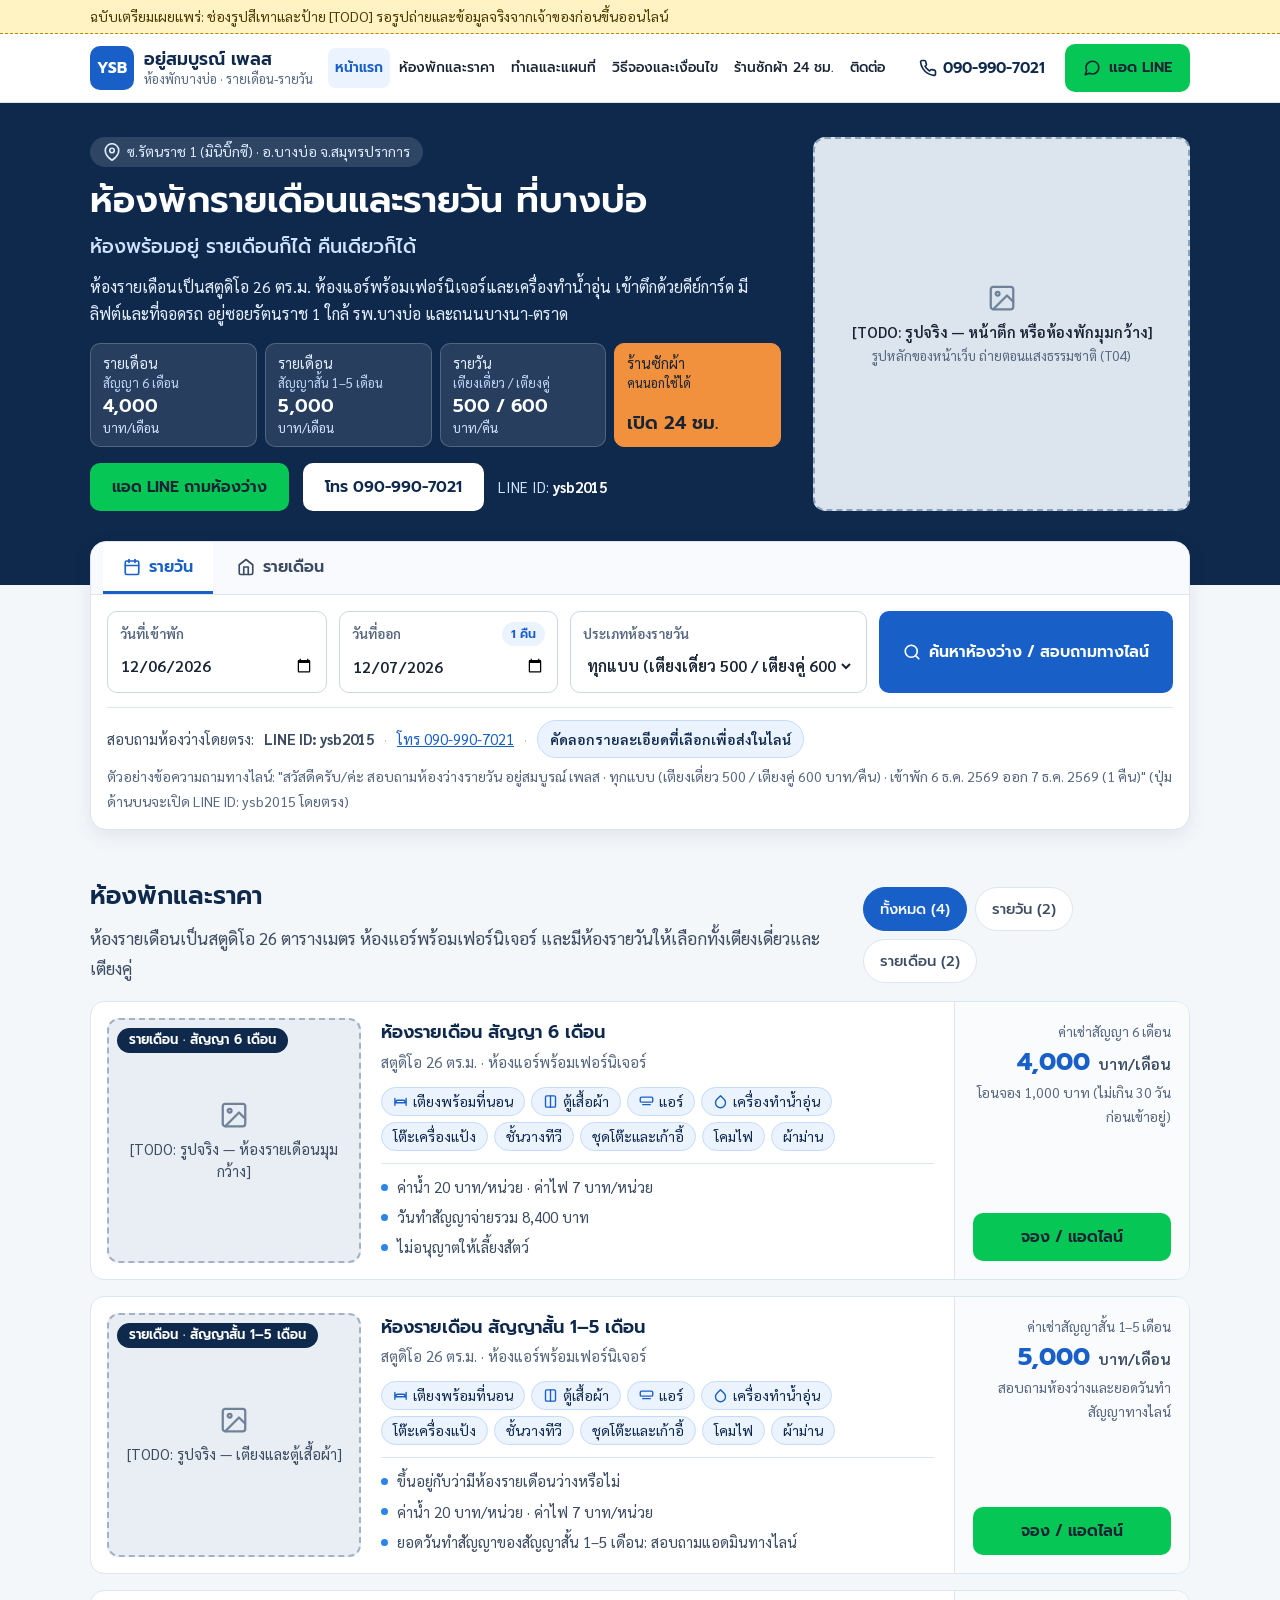
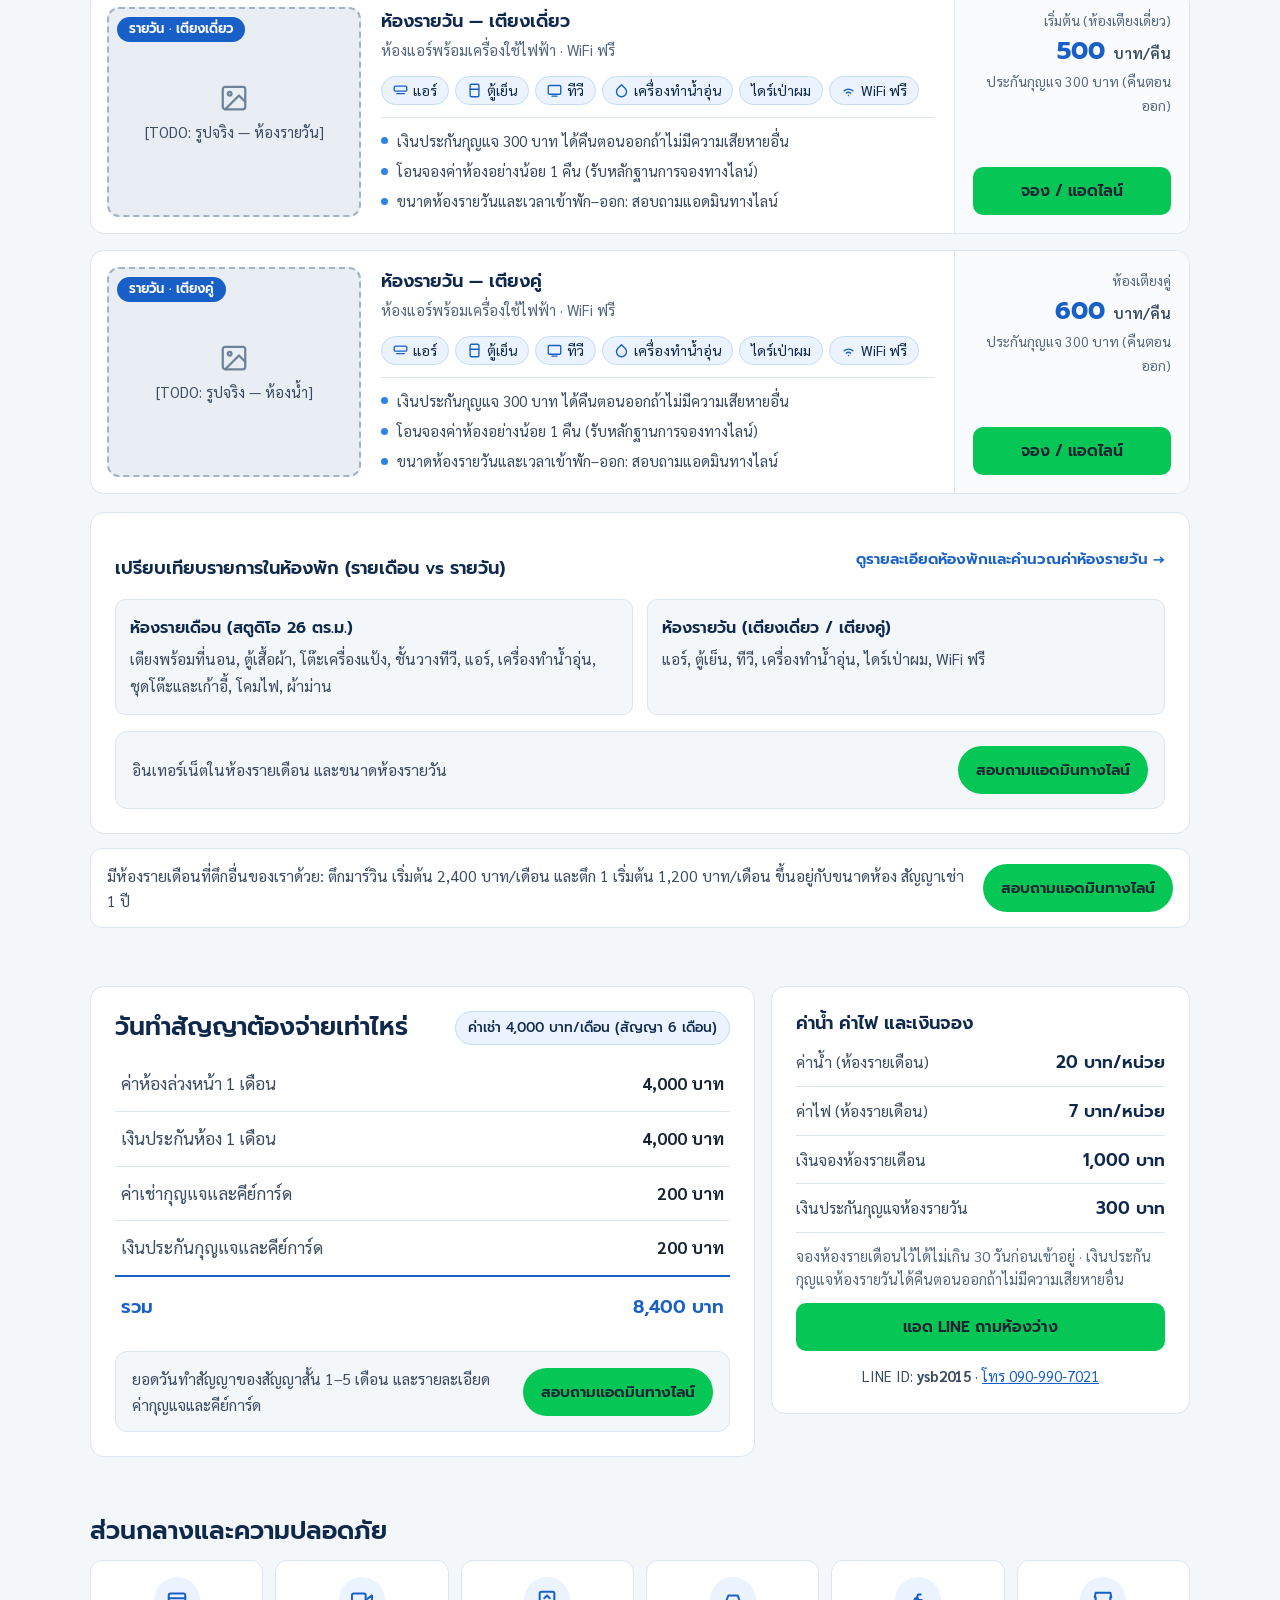
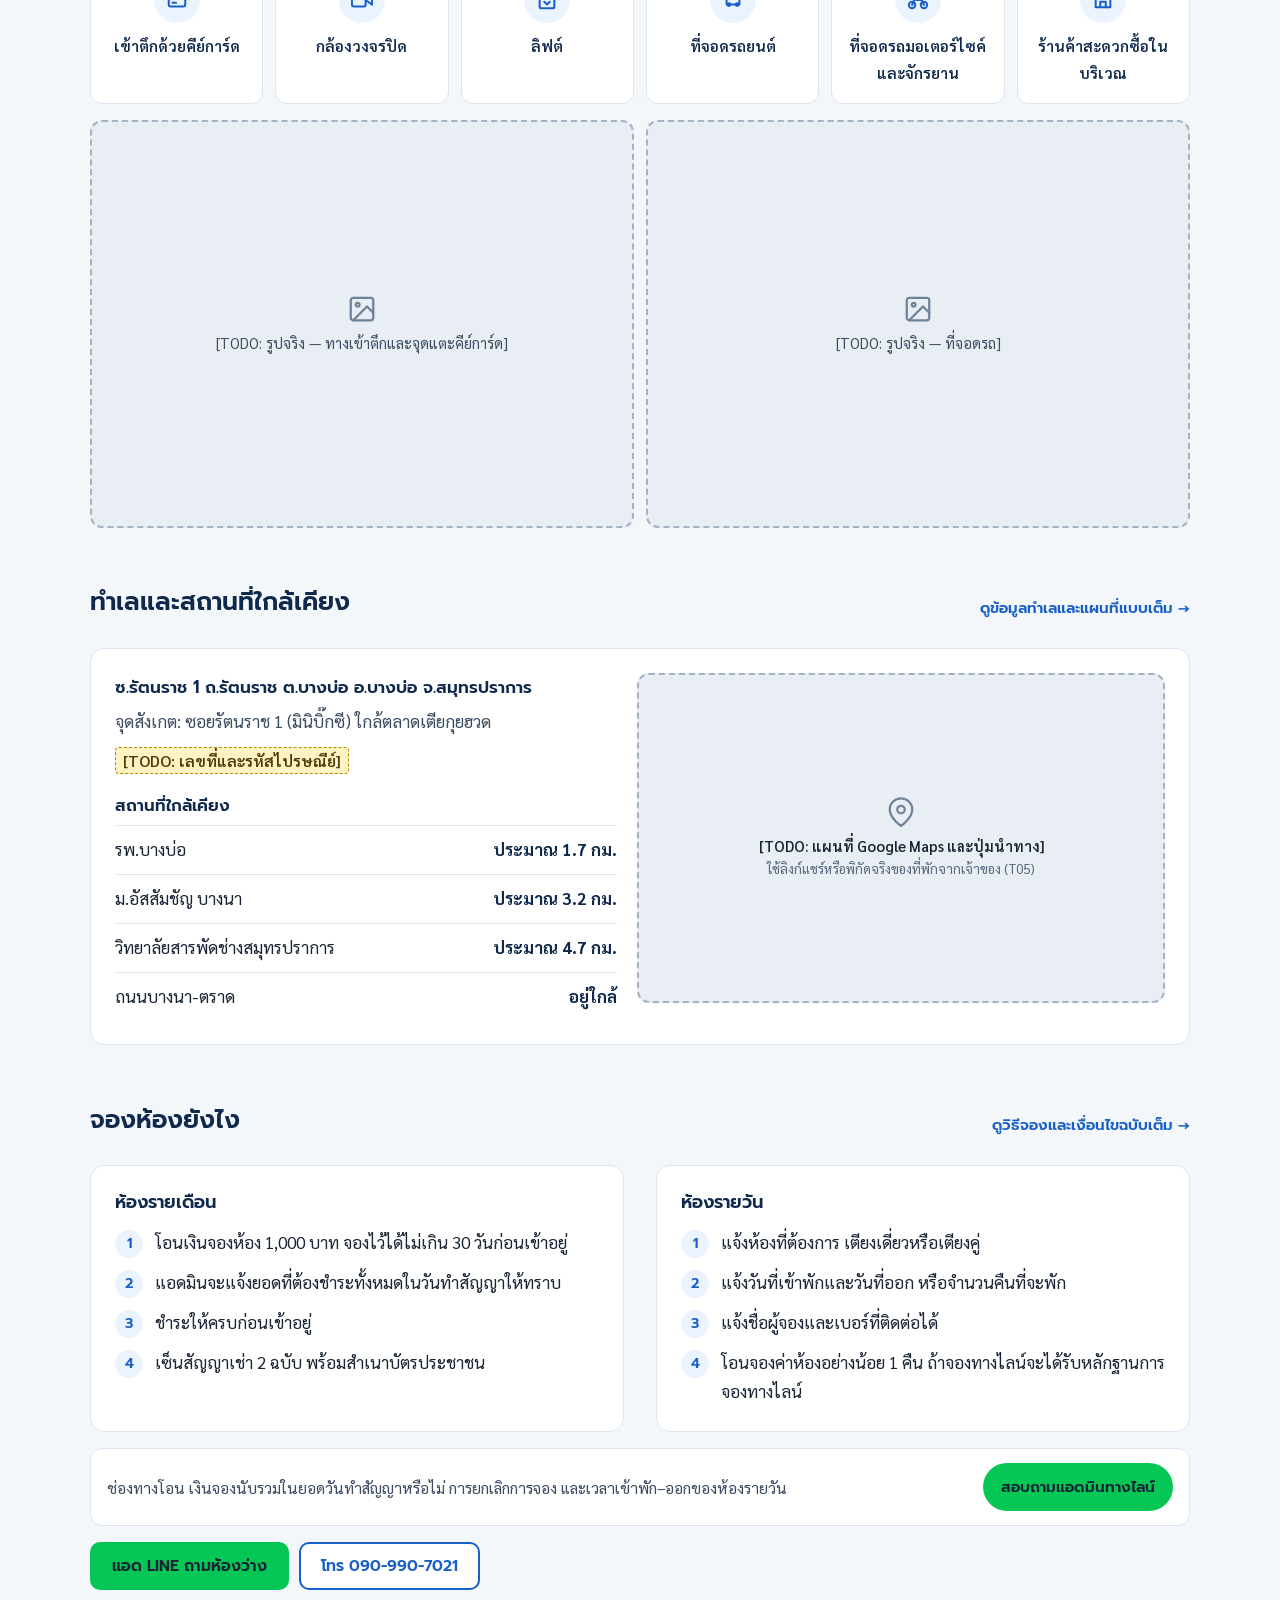
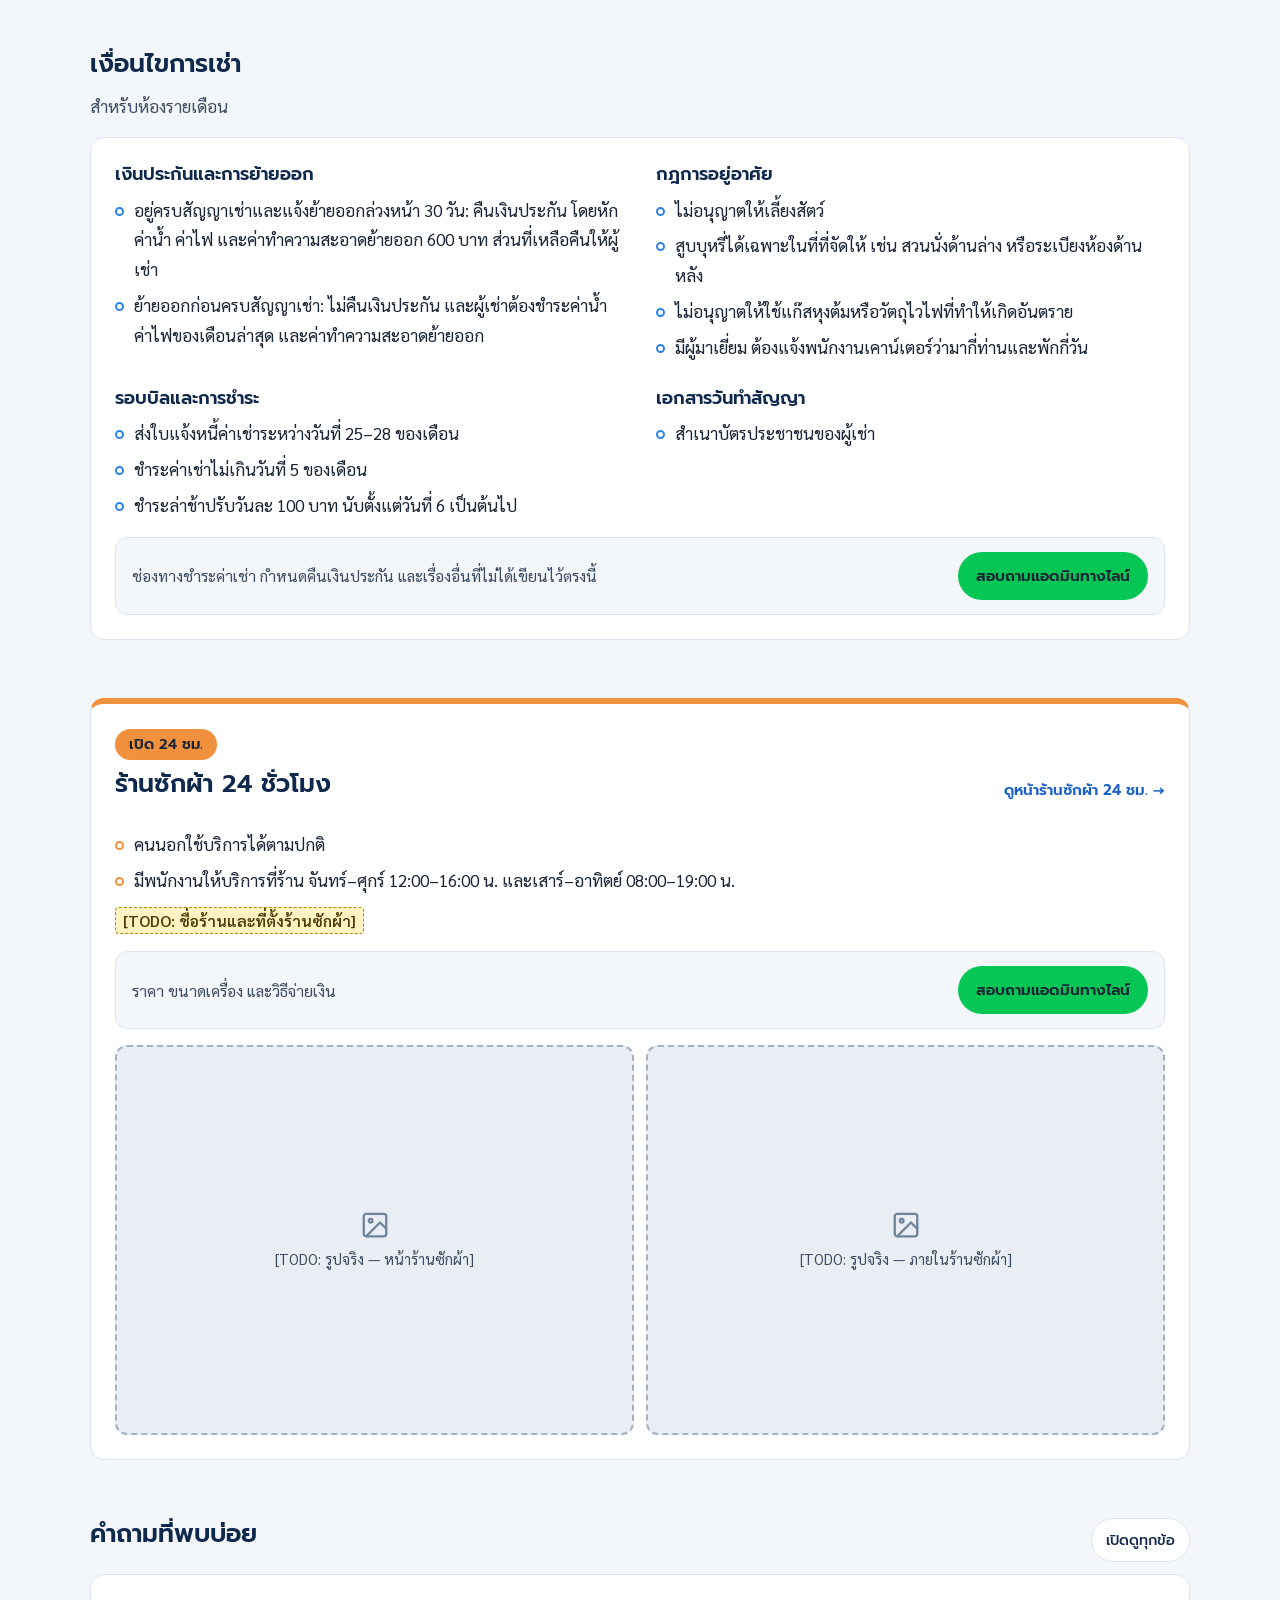
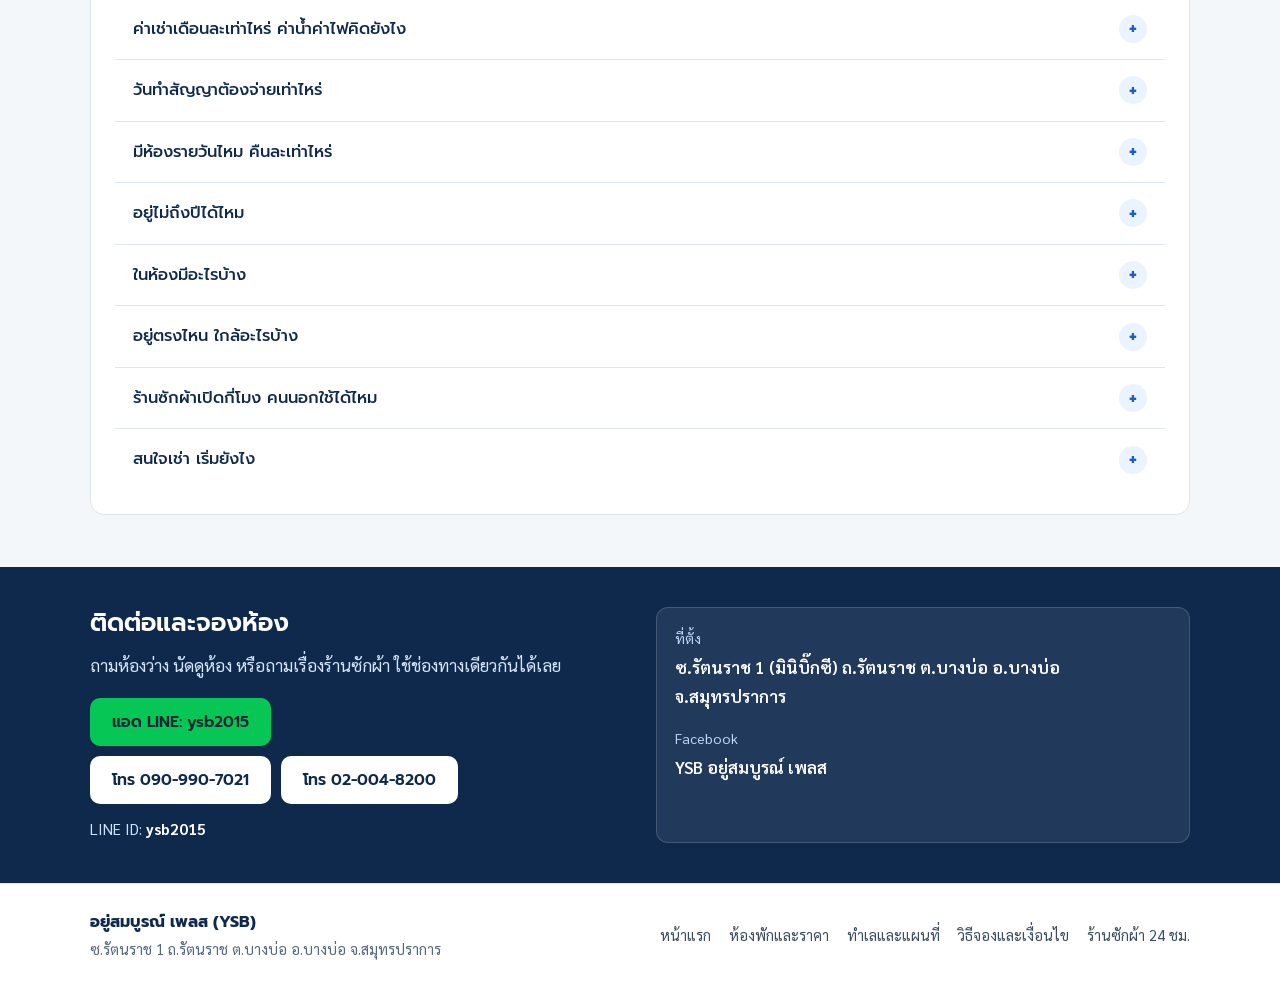
==== index.html @ c750a1c7 "YSB อยู่สมบูรณ์เพลส website (draft, noindex)" ====
<!doctype html>
<!--
  อยู่สมบูรณ์ เพลส (YSB) — เว็บไซต์ฉบับสมบูรณ์สไตล์เว็บจองที่พัก (หน้าแรก)
  ใช้เฉพาะข้อมูลจริงที่ยืนยันแล้วจาก ysb-website-brief.md และ index.html
  ก่อนเผยแพร่จริง: ใส่รูปถ่ายจริง (T04), ข้อมูลที่อยู่/แผนที่ (T05), ร้านซักผ้า (T06), ลิงก์ LINE (T09),
  โดเมน (T10), โลโก้ (T11), เพจ Facebook (T19), ลบแถบ .draft-bar และลบ <meta name="robots" content="noindex">
-->
<html lang="th">
<head>
  <meta charset="utf-8">
  <meta name="viewport" content="width=device-width, initial-scale=1, viewport-fit=cover">
  <title>ห้องพักรายเดือน-รายวัน บางบ่อ ใกล้ รพ.บางบ่อ | อยู่สมบูรณ์ เพลส (YSB)</title>
  <meta name="description" content="ห้องพักรายเดือนและรายวัน ซอยรัตนราช 1 บางบ่อ สมุทรปราการ ห้องแอร์พร้อมเฟอร์นิเจอร์ รายเดือน 4,000 บาท (สัญญา 6 เดือน) สัญญาสั้น 1–5 เดือน 5,000 บาท รายวันเตียงเดี่ยว 500 เตียงคู่ 600 บาท ทัก LINE ysb2015 หรือโทร 090-990-7021">

  <!-- กันไม่ให้ Google เก็บหน้าที่ยังมี TODO — ลบบรรทัดนี้เมื่อเผยแพร่จริง -->
  <meta name="robots" content="noindex">

  <meta property="og:type" content="website">
  <meta property="og:locale" content="th_TH">
  <meta property="og:site_name" content="อยู่สมบูรณ์ เพลส (YSB)">
  <meta property="og:title" content="ห้องพักรายเดือน-รายวัน บางบ่อ ใกล้ รพ.บางบ่อ | อยู่สมบูรณ์ เพลส (YSB)">
  <meta property="og:description" content="รายเดือน 4,000 บาท (สัญญา 6 เดือน) สัญญาสั้น 1–5 เดือน 5,000 บาท รายวัน 500–600 บาท ทัก LINE ysb2015 หรือโทร 090-990-7021">
  <!-- TODO T10: เมื่อมีโดเมนจริง เพิ่ม <link rel="canonical" href="..."> และ <meta property="og:url" content="..."> -->
  <!-- TODO T04: เมื่อมีรูปจริง เพิ่ม <meta property="og:image" content="..."> (1200×630) -->

  <link rel="icon" type="image/svg+xml" href="assets/favicon.svg">
  <link rel="preconnect" href="https://fonts.googleapis.com">
  <link rel="preconnect" href="https://fonts.gstatic.com" crossorigin>
  <link href="https://fonts.googleapis.com/css2?family=Prompt:wght@500;600;700&family=Sarabun:wght@400;600;700&display=swap" rel="stylesheet">
  <link rel="stylesheet" href="styles.css">

  <script type="application/ld+json">
  {
    "@context": "https://schema.org",
    "@type": "LodgingBusiness",
    "name": "อยู่สมบูรณ์ เพลส (YSB)",
    "alternateName": ["YSB", "YSB อยู่สมบูรณ์ เพลส"],
    "description": "ห้องพักให้เช่ารายเดือนและรายวัน ซอยรัตนราช 1 บางบ่อ สมุทรปราการ ห้องแอร์พร้อมเฟอร์นิเจอร์",
    "address": {
      "@type": "PostalAddress",
      "streetAddress": "ซ.รัตนราช 1 ถ.รัตนราช",
      "addressLocality": "ต.บางบ่อ อ.บางบ่อ",
      "addressRegion": "สมุทรปราการ",
      "addressCountry": "TH"
    },
    "telephone": "+66909907021",
    "contactPoint": [
      { "@type": "ContactPoint", "telephone": "+66909907021", "contactType": "reservations", "availableLanguage": "th" },
      { "@type": "ContactPoint", "telephone": "+6620048200", "contactType": "reservations", "availableLanguage": "th" }
    ],
    "priceRange": "500–600 บาท/คืน, 4,000–5,000 บาท/เดือน",
    "petsAllowed": false,
    "amenityFeature": [
      { "@type": "LocationFeatureSpecification", "name": "เครื่องปรับอากาศ", "value": true },
      { "@type": "LocationFeatureSpecification", "name": "เครื่องทำน้ำอุ่น", "value": true },
      { "@type": "LocationFeatureSpecification", "name": "คีย์การ์ดเข้าตึก", "value": true },
      { "@type": "LocationFeatureSpecification", "name": "ลิฟต์", "value": true },
      { "@type": "LocationFeatureSpecification", "name": "กล้องวงจรปิด", "value": true },
      { "@type": "LocationFeatureSpecification", "name": "ที่จอดรถ", "value": true },
      { "@type": "LocationFeatureSpecification", "name": "ตู้เย็น (ห้องรายวัน)", "value": true },
      { "@type": "LocationFeatureSpecification", "name": "ทีวี (ห้องรายวัน)", "value": true },
      { "@type": "LocationFeatureSpecification", "name": "WiFi ฟรี (ห้องรายวัน)", "value": true },
      { "@type": "LocationFeatureSpecification", "name": "ไดร์เป่าผม (ห้องรายวัน)", "value": true }
    ]
  }
  </script>

  <script type="application/ld+json">
  {
    "@context": "https://schema.org",
    "@type": "FAQPage",
    "mainEntity": [
      {
        "@type": "Question",
        "name": "ค่าเช่าเดือนละเท่าไหร่ ค่าน้ำค่าไฟคิดยังไง",
        "acceptedAnswer": {
          "@type": "Answer",
          "text": "ค่าเช่า 4,000 บาท/เดือน ห้องแอร์พร้อมเฟอร์นิเจอร์ (สัญญาเช่า 6 เดือน) ค่าน้ำ 20 บาท/หน่วย ค่าไฟ 7 บาท/หน่วย"
        }
      },
      {
        "@type": "Question",
        "name": "วันทำสัญญาต้องจ่ายเท่าไหร่",
        "acceptedAnswer": {
          "@type": "Answer",
          "text": "รวม 8,400 บาท คือค่าห้องล่วงหน้า 1 เดือน 4,000 บาท เงินประกันห้อง 1 เดือน 4,000 บาท ค่าเช่ากุญแจและคีย์การ์ด 200 บาท และเงินประกันกุญแจและคีย์การ์ด 200 บาท ถ้าเป็นสัญญาสั้น 1–5 เดือน สอบถามแอดมินทางไลน์ ysb2015"
        }
      },
      {
        "@type": "Question",
        "name": "มีห้องรายวันไหม คืนละเท่าไหร่",
        "acceptedAnswer": {
          "@type": "Answer",
          "text": "มี ห้องเตียงเดี่ยว 500 บาท/คืน ห้องเตียงคู่ 600 บาท/คืน เงินประกันกุญแจ 300 บาท ได้คืนตอนออกถ้าไม่มีความเสียหายอื่น"
        }
      },
      {
        "@type": "Question",
        "name": "อยู่ไม่ถึงปีได้ไหม",
        "acceptedAnswer": {
          "@type": "Answer",
          "text": "ได้ มีสัญญาเช่า 6 เดือน ราคา 4,000 บาท/เดือน และสัญญาระยะสั้น 1–5 เดือน ราคา 5,000 บาท/เดือน ขึ้นอยู่กับว่ามีห้องรายเดือนว่างหรือไม่"
        }
      },
      {
        "@type": "Question",
        "name": "ในห้องมีอะไรบ้าง",
        "acceptedAnswer": {
          "@type": "Answer",
          "text": "ห้องรายเดือน: เตียงพร้อมที่นอน ตู้เสื้อผ้า โต๊ะเครื่องแป้ง ชั้นวางทีวี แอร์ เครื่องทำน้ำอุ่น ชุดโต๊ะและเก้าอี้ โคมไฟ ผ้าม่าน ห้องรายวัน: แอร์ ตู้เย็น ทีวี เครื่องทำน้ำอุ่น ไดร์เป่าผม และ WiFi ฟรี"
        }
      },
      {
        "@type": "Question",
        "name": "อยู่ตรงไหน ใกล้อะไรบ้าง",
        "acceptedAnswer": {
          "@type": "Answer",
          "text": "ซอยรัตนราช 1 (มินิบิ๊กซี) ใกล้ตลาดเตียกุยฮวด อ.บางบ่อ จ.สมุทรปราการ ห่าง รพ.บางบ่อ ประมาณ 1.7 กม."
        }
      },
      {
        "@type": "Question",
        "name": "ร้านซักผ้าเปิดกี่โมง คนนอกใช้ได้ไหม",
        "acceptedAnswer": {
          "@type": "Answer",
          "text": "ร้านเปิด 24 ชั่วโมง คนนอกใช้บริการได้ตามปกติ มีพนักงานให้บริการที่ร้าน จันทร์–ศุกร์ 12:00–16:00 น. และเสาร์–อาทิตย์ 08:00–19:00 น."
        }
      },
      {
        "@type": "Question",
        "name": "สนใจเช่า เริ่มยังไง",
        "acceptedAnswer": {
          "@type": "Answer",
          "text": "ห้องรายเดือน: โอนเงินจองห้อง 1,000 บาท จองไว้ได้ไม่เกิน 30 วัน แอดมินจะแจ้งยอดที่ต้องชำระทั้งหมดในวันทำสัญญา ชำระให้ครบก่อนเข้าอยู่ แล้วเซ็นสัญญาเช่า 2 ฉบับ พร้อมสำเนาบัตรประชาชน ห้องรายวัน: แจ้งห้องที่ต้องการ (เตียงเดี่ยวหรือเตียงคู่) วันที่เข้าพักและวันที่ออก ชื่อผู้จองและเบอร์ติดต่อ แล้วโอนจองค่าห้องอย่างน้อย 1 คืน"
        }
      }
    ]
  }
  </script>
</head>
<body>
  <a class="skip-link" href="#main">ข้ามไปที่เนื้อหา</a>

  <!-- ลบแถบนี้เมื่อใส่รูปและข้อมูลจริงครบก่อนเผยแพร่ -->
  <div class="draft-bar" role="note">
    <div class="wrap">
      <span>ฉบับเตรียมเผยแพร่: ช่องรูปสีเทาและป้าย [TODO] รอรูปถ่ายและข้อมูลจริงจากเจ้าของก่อนขึ้นออนไลน์</span>
    </div>
  </div>

  <!-- ===== หัวเว็บหลัก ===== -->
  <header class="site-header">
    <div class="wrap header-inner">
      <a class="brand" href="index.html" aria-label="อยู่สมบูรณ์ เพลส (YSB) หน้าแรก">
        <!-- TODO T11: แทนตราตัวอักษรนี้ด้วยไฟล์โลโก้ที่เจ้าของเลือก (เฉพาะตัวตรา) -->
        <span class="brand-mark" aria-hidden="true">YSB</span>
        <span class="brand-text">
          <strong>อยู่สมบูรณ์ เพลส</strong>
          <small>ห้องพักบางบ่อ · รายเดือน-รายวัน</small>
        </span>
      </a>

      <nav class="main-nav" aria-label="เมนูหลัก">
        <a href="index.html" aria-current="page">หน้าแรก</a>
        <a href="rooms.html">ห้องพักและราคา</a>
        <a href="location.html">ทำเลและแผนที่</a>
        <a href="terms.html">วิธีจองและเงื่อนไข</a>
        <a href="laundry.html">ร้านซักผ้า 24 ชม.</a>
        <a href="#contact">ติดต่อ</a>
      </nav>

      <div class="header-actions">
        <a class="header-phone" href="tel:+66909907021">
          <svg class="ico" viewBox="0 0 24 24" aria-hidden="true"><path d="M22 16.92v3a2 2 0 0 1-2.18 2 19.79 19.79 0 0 1-8.63-3.07 19.5 19.5 0 0 1-6-6 19.79 19.79 0 0 1-3.07-8.67A2 2 0 0 1 4.11 2h3a2 2 0 0 1 2 1.72c.127.96.361 1.903.7 2.81a2 2 0 0 1-.45 2.11L8.09 9.91a16 16 0 0 0 6 6l1.27-1.27a2 2 0 0 1 2.11-.45c.907.339 1.85.573 2.81.7A2 2 0 0 1 22 16.92z"/></svg>
          <span>090-990-7021</span>
        </a>
        <a class="btn btn-line header-line" href="https://line.me/ti/p/~ysb2015" target="_blank" rel="noopener" aria-label="แอด LINE ถามห้องว่าง">
          <svg class="ico" viewBox="0 0 24 24" aria-hidden="true"><path d="M21 11.5a8.38 8.38 0 0 1-.9 3.8 8.5 8.5 0 0 1-7.6 4.7 8.38 8.38 0 0 1-3.8-.9L3 21l1.9-5.7a8.38 8.38 0 0 1-.9-3.8 8.5 8.5 0 0 1 4.7-7.6 8.38 8.38 0 0 1 3.8-.9h.5a8.48 8.48 0 0 1 8 8v.5z"/></svg>
          <span>แอด LINE<span class="line-label-extra"> ถามห้องว่าง</span></span>
        </a>
        <button class="menu-toggle" type="button" aria-expanded="false" aria-controls="mobile-nav" aria-label="เปิดเมนูนำทาง">
          <svg class="ico" viewBox="0 0 24 24" aria-hidden="true"><line x1="3" y1="6" x2="21" y2="6"/><line x1="3" y1="12" x2="21" y2="12"/><line x1="3" y1="18" x2="21" y2="18"/></svg>
        </button>
      </div>
    </div>

    <nav class="mobile-nav" id="mobile-nav" aria-label="เมนูมือถือ" hidden>
      <div class="wrap mobile-nav-links">
        <a href="index.html" aria-current="page">หน้าแรก</a>
        <a href="rooms.html">ห้องพักและราคา</a>
        <a href="location.html">ทำเลและแผนที่</a>
        <a href="terms.html">วิธีจอง เงื่อนไข และคำถามพบบ่อย</a>
        <a href="laundry.html">ร้านซักผ้า 24 ชั่วโมง</a>
        <a href="#contact">ติดต่อและจองห้อง</a>
      </div>
    </nav>
  </header>

  <main id="main">
    <!-- ===== ส่วนบนสุด + กล่องค้นหา/สอบถาม ===== -->
    <section class="hero" id="top">
      <div class="hero-backdrop">
        <div class="wrap hero-top-grid">
          <div class="hero-copy">
            <div class="hero-location-pill">
              <svg class="ico" viewBox="0 0 24 24" aria-hidden="true"><path d="M21 10c0 7-9 13-9 13s-9-6-9-13a9 9 0 0 1 18 0z"/><circle cx="12" cy="10" r="3"/></svg>
              <span>ซ.รัตนราช 1 (มินิบิ๊กซี) · อ.บางบ่อ จ.สมุทรปราการ</span>
            </div>
            <h1>ห้องพักรายเดือนและรายวัน ที่บางบ่อ</h1>
            <p class="hero-tagline">ห้องพร้อมอยู่ รายเดือนก็ได้ คืนเดียวก็ได้</p>
            <p class="hero-lead">ห้องรายเดือนเป็นสตูดิโอ 26 ตร.ม. ห้องแอร์พร้อมเฟอร์นิเจอร์และเครื่องทำน้ำอุ่น เข้าตึกด้วยคีย์การ์ด มีลิฟต์และที่จอดรถ อยู่ซอยรัตนราช 1 ใกล้ รพ.บางบ่อ และถนนบางนา-ตราด</p>

            <dl class="quick-rates" aria-label="สรุปอัตราค่าบริการ">
              <div class="quick-rate">
                <dt>รายเดือน <small>สัญญา 6 เดือน</small></dt>
                <dd>4,000 <small>บาท/เดือน</small></dd>
              </div>
              <div class="quick-rate">
                <dt>รายเดือน <small>สัญญาสั้น 1–5 เดือน</small></dt>
                <dd>5,000 <small>บาท/เดือน</small></dd>
              </div>
              <div class="quick-rate">
                <dt>รายวัน <small>เตียงเดี่ยว / เตียงคู่</small></dt>
                <dd>500 / 600 <small>บาท/คืน</small></dd>
              </div>
              <div class="quick-rate quick-rate-laundry">
                <dt>ร้านซักผ้า <small>คนนอกใช้ได้</small></dt>
                <dd>เปิด 24 ชม.</dd>
              </div>
            </dl>

            <div class="hero-cta-inline">
              <a class="btn btn-line" href="https://line.me/ti/p/~ysb2015" target="_blank" rel="noopener">แอด LINE ถามห้องว่าง</a>
              <a class="btn btn-white" href="tel:+66909907021">โทร 090-990-7021</a>
              <span class="hero-cta-note">LINE ID: <strong>ysb2015</strong></span>
            </div>
          </div>

          <!-- แทนด้วย <img src="images/hero.webp" alt="หน้าตึกอยู่สมบูรณ์ เพลส ซอยรัตนราช 1 บางบ่อ" width="1200" height="900"> -->
          <figure class="photo-slot hero-photo" data-todo="T04">
            <svg class="photo-ico" viewBox="0 0 24 24" aria-hidden="true"><rect x="3" y="3" width="18" height="18" rx="2"/><circle cx="8.5" cy="8.5" r="1.5"/><polyline points="21 15 16 10 5 21"/></svg>
            <figcaption>
              <strong>[TODO: รูปจริง — หน้าตึก หรือห้องพักมุมกว้าง]</strong>
              <small>รูปหลักของหน้าเว็บ ถ่ายตอนแสงธรรมชาติ (T04)</small>
            </figcaption>
          </figure>
        </div>
      </div>

      <!-- กล่องค้นหา/สอบถามห้องว่าง (ไม่มีระบบจองหลังบ้าน กดแล้วเปิด LINE โดยตรง) -->
      <div class="wrap search-wrap">
        <div class="booking-box" id="search-box">
          <div class="booking-tabs" role="tablist" aria-label="เลือกประเภทการเข้าพัก">
            <button class="booking-tab is-active" type="button" role="tab" id="tab-daily" aria-selected="true" aria-controls="panel-daily" data-mode="daily">
              <svg class="ico" viewBox="0 0 24 24" aria-hidden="true"><rect x="3" y="4" width="18" height="18" rx="2"/><line x1="16" y1="2" x2="16" y2="6"/><line x1="8" y1="2" x2="8" y2="6"/><line x1="3" y1="10" x2="21" y2="10"/></svg>
              <span>รายวัน</span>
            </button>
            <button class="booking-tab" type="button" role="tab" id="tab-monthly" aria-selected="false" aria-controls="panel-monthly" data-mode="monthly">
              <svg class="ico" viewBox="0 0 24 24" aria-hidden="true"><path d="M3 9l9-7 9 7v11a2 2 0 0 1-2 2H5a2 2 0 0 1-2-2z"/><polyline points="9 22 9 12 15 12 15 22"/></svg>
              <span>รายเดือน</span>
            </button>
          </div>

          <div class="booking-body">
            <div class="booking-panel" id="panel-daily" role="tabpanel" aria-labelledby="tab-daily">
              <div class="booking-fields">
                <div class="field-box">
                  <label for="checkin-date">วันที่เข้าพัก</label>
                  <input type="date" id="checkin-date" name="checkin">
                </div>
                <div class="field-box">
                  <label for="checkout-date">วันที่ออก <span class="nights-pill" id="nights-display">1 คืน</span></label>
                  <input type="date" id="checkout-date" name="checkout">
                </div>
                <div class="field-box">
                  <label for="daily-room-type">ประเภทห้องรายวัน</label>
                  <select id="daily-room-type" name="daily_room">
                    <option value="all">ทุกแบบ (เตียงเดี่ยว 500 / เตียงคู่ 600 บาท/คืน)</option>
                    <option value="daily-single">ห้องเตียงเดี่ยว — 500 บาท/คืน</option>
                    <option value="daily-double">ห้องเตียงคู่ — 600 บาท/คืน</option>
                  </select>
                </div>
                <div class="field-action">
                  <a class="btn btn-search" href="https://line.me/ti/p/~ysb2015" target="_blank" rel="noopener">
                    <svg class="ico" viewBox="0 0 24 24" aria-hidden="true"><circle cx="11" cy="11" r="8"/><line x1="21" y1="21" x2="16.65" y2="16.65"/></svg>
                    <span>ค้นหาห้องว่าง / สอบถามทางไลน์</span>
                  </a>
                </div>
              </div>
            </div>

            <div class="booking-panel" id="panel-monthly" role="tabpanel" aria-labelledby="tab-monthly" hidden>
              <div class="booking-fields">
                <div class="field-box">
                  <label for="movein-month">เดือนที่ต้องการเข้าอยู่</label>
                  <input type="month" id="movein-month" name="movein_month">
                </div>
                <div class="field-box">
                  <label for="monthly-contract">ระยะเวลาสัญญา</label>
                  <select id="monthly-contract" name="monthly_contract">
                    <option value="monthly-6m">สัญญา 6 เดือน — 4,000 บาท/เดือน</option>
                    <option value="monthly-short">สัญญาสั้น 1–5 เดือน — 5,000 บาท/เดือน</option>
                  </select>
                </div>
                <div class="field-box">
                  <label for="monthly-room-type">ประเภทห้องรายเดือน</label>
                  <select id="monthly-room-type" name="monthly_room">
                    <option value="studio-26">สตูดิโอ 26 ตร.ม. ห้องแอร์พร้อมเฟอร์นิเจอร์</option>
                  </select>
                </div>
                <div class="field-action">
                  <a class="btn btn-search" href="https://line.me/ti/p/~ysb2015" target="_blank" rel="noopener">
                    <svg class="ico" viewBox="0 0 24 24" aria-hidden="true"><circle cx="11" cy="11" r="8"/><line x1="21" y1="21" x2="16.65" y2="16.65"/></svg>
                    <span>ค้นหาห้องว่าง / สอบถามทางไลน์</span>
                  </a>
                </div>
              </div>
            </div>

            <div class="booking-meta">
              <div class="booking-summary-line">
                <span>สอบถามห้องว่างโดยตรง:</span>
                <strong>LINE ID: ysb2015</strong>
                <span class="meta-sep" aria-hidden="true">·</span>
                <a href="tel:+66909907021">โทร 090-990-7021</a>
                <span class="meta-sep" aria-hidden="true">·</span>
                <button class="copy-inquiry-btn" type="button" id="copy-inquiry-btn">คัดลอกรายละเอียดที่เลือกเพื่อส่งในไลน์</button>
                <span class="copy-feedback" id="copy-feedback" role="status" aria-live="polite"></span>
              </div>
              <p class="booking-note" id="booking-summary-preview">ปุ่มด้านบนจะเปิดแอป LINE เพื่อถามห้องว่างกับแอดมินโดยตรง (ยังไม่มีระบบเช็กห้องว่างอัตโนมัติ)</p>
            </div>
          </div>
        </div>
      </div>
    </section>

    <!-- ===== ห้องพักและราคา ===== -->
    <section class="section" id="rooms">
      <div class="wrap">
        <div class="section-head-row">
          <div>
            <h2>ห้องพักและราคา</h2>
            <p class="section-sub">ห้องรายเดือนเป็นสตูดิโอ 26 ตารางเมตร ห้องแอร์พร้อมเฟอร์นิเจอร์ และมีห้องรายวันให้เลือกทั้งเตียงเดี่ยวและเตียงคู่</p>
          </div>
          <div class="filter-pills" role="group" aria-label="กรองรายการห้องพัก">
            <button class="filter-pill is-active" type="button" data-filter="all">ทั้งหมด (4)</button>
            <button class="filter-pill" type="button" data-filter="daily">รายวัน (2)</button>
            <button class="filter-pill" type="button" data-filter="monthly">รายเดือน (2)</button>
          </div>
        </div>

        <div class="room-list" id="room-list">
          <article class="room-card" data-category="monthly" data-room-id="monthly-6m">
            <div class="room-media">
              <figure class="photo-slot room-photo" data-todo="T04">
                <svg class="photo-ico" viewBox="0 0 24 24" aria-hidden="true"><rect x="3" y="3" width="18" height="18" rx="2"/><circle cx="8.5" cy="8.5" r="1.5"/><polyline points="21 15 16 10 5 21"/></svg>
                <figcaption>[TODO: รูปจริง — ห้องรายเดือนมุมกว้าง]</figcaption>
              </figure>
              <span class="room-tag tag-monthly">รายเดือน · สัญญา 6 เดือน</span>
            </div>

            <div class="room-info">
              <h3>ห้องรายเดือน สัญญา 6 เดือน</h3>
              <p class="room-spec">สตูดิโอ 26 ตร.ม. · ห้องแอร์พร้อมเฟอร์นิเจอร์</p>
              <ul class="chip-list" aria-label="สิ่งของในห้องรายเดือน">
                <li><svg class="chip-ico" viewBox="0 0 24 24" aria-hidden="true"><path d="M3 7v11M21 7v11M3 14h18M7 10h10a2 2 0 0 1 2 2v2H5v-2a2 2 0 0 1 2-2z"/></svg>เตียงพร้อมที่นอน</li>
                <li><svg class="chip-ico" viewBox="0 0 24 24" aria-hidden="true"><rect x="4" y="3" width="16" height="18" rx="2"/><line x1="12" y1="3" x2="12" y2="21"/></svg>ตู้เสื้อผ้า</li>
                <li><svg class="chip-ico" viewBox="0 0 24 24" aria-hidden="true"><rect x="2" y="5" width="20" height="8" rx="2"/><path d="M6 17h12"/></svg>แอร์</li>
                <li><svg class="chip-ico" viewBox="0 0 24 24" aria-hidden="true"><path d="M12 2.69l5.66 5.66a8 8 0 1 1-11.31 0z"/></svg>เครื่องทำน้ำอุ่น</li>
                <li>โต๊ะเครื่องแป้ง</li>
                <li>ชั้นวางทีวี</li>
                <li>ชุดโต๊ะและเก้าอี้</li>
                <li>โคมไฟ</li>
                <li>ผ้าม่าน</li>
              </ul>
              <ul class="room-conditions">
                <li>ค่าน้ำ 20 บาท/หน่วย · ค่าไฟ 7 บาท/หน่วย</li>
                <li>วันทำสัญญาจ่ายรวม 8,400 บาท</li>
                <li>ไม่อนุญาตให้เลี้ยงสัตว์</li>
              </ul>
            </div>

            <div class="room-price-col">
              <div class="price-block">
                <span class="price-prefix">ค่าเช่าสัญญา 6 เดือน</span>
                <p class="price-value">4,000 <span>บาท/เดือน</span></p>
                <span class="price-sub">โอนจอง 1,000 บาท (ไม่เกิน 30 วันก่อนเข้าอยู่)</span>
              </div>
              <a class="btn btn-line btn-block" href="https://line.me/ti/p/~ysb2015" target="_blank" rel="noopener">จอง / แอดไลน์</a>
            </div>
          </article>

          <article class="room-card" data-category="monthly" data-room-id="monthly-short">
            <div class="room-media">
              <figure class="photo-slot room-photo" data-todo="T04">
                <svg class="photo-ico" viewBox="0 0 24 24" aria-hidden="true"><rect x="3" y="3" width="18" height="18" rx="2"/><circle cx="8.5" cy="8.5" r="1.5"/><polyline points="21 15 16 10 5 21"/></svg>
                <figcaption>[TODO: รูปจริง — เตียงและตู้เสื้อผ้า]</figcaption>
              </figure>
              <span class="room-tag tag-monthly">รายเดือน · สัญญาสั้น 1–5 เดือน</span>
            </div>

            <div class="room-info">
              <h3>ห้องรายเดือน สัญญาสั้น 1–5 เดือน</h3>
              <p class="room-spec">สตูดิโอ 26 ตร.ม. · ห้องแอร์พร้อมเฟอร์นิเจอร์</p>
              <ul class="chip-list" aria-label="สิ่งของในห้องรายเดือน">
                <li><svg class="chip-ico" viewBox="0 0 24 24" aria-hidden="true"><path d="M3 7v11M21 7v11M3 14h18M7 10h10a2 2 0 0 1 2 2v2H5v-2a2 2 0 0 1 2-2z"/></svg>เตียงพร้อมที่นอน</li>
                <li><svg class="chip-ico" viewBox="0 0 24 24" aria-hidden="true"><rect x="4" y="3" width="16" height="18" rx="2"/><line x1="12" y1="3" x2="12" y2="21"/></svg>ตู้เสื้อผ้า</li>
                <li><svg class="chip-ico" viewBox="0 0 24 24" aria-hidden="true"><rect x="2" y="5" width="20" height="8" rx="2"/><path d="M6 17h12"/></svg>แอร์</li>
                <li><svg class="chip-ico" viewBox="0 0 24 24" aria-hidden="true"><path d="M12 2.69l5.66 5.66a8 8 0 1 1-11.31 0z"/></svg>เครื่องทำน้ำอุ่น</li>
                <li>โต๊ะเครื่องแป้ง</li>
                <li>ชั้นวางทีวี</li>
                <li>ชุดโต๊ะและเก้าอี้</li>
                <li>โคมไฟ</li>
                <li>ผ้าม่าน</li>
              </ul>
              <ul class="room-conditions">
                <li>ขึ้นอยู่กับว่ามีห้องรายเดือนว่างหรือไม่</li>
                <li>ค่าน้ำ 20 บาท/หน่วย · ค่าไฟ 7 บาท/หน่วย</li>
                <li>ยอดวันทำสัญญาของสัญญาสั้น 1–5 เดือน: สอบถามแอดมินทางไลน์</li>
              </ul>
            </div>

            <div class="room-price-col">
              <div class="price-block">
                <span class="price-prefix">ค่าเช่าสัญญาสั้น 1–5 เดือน</span>
                <p class="price-value">5,000 <span>บาท/เดือน</span></p>
                <span class="price-sub">สอบถามห้องว่างและยอดวันทำสัญญาทางไลน์</span>
              </div>
              <a class="btn btn-line btn-block" href="https://line.me/ti/p/~ysb2015" target="_blank" rel="noopener">จอง / แอดไลน์</a>
            </div>
          </article>

          <article class="room-card" data-category="daily" data-room-id="daily-single">
            <div class="room-media">
              <figure class="photo-slot room-photo" data-todo="T04">
                <svg class="photo-ico" viewBox="0 0 24 24" aria-hidden="true"><rect x="3" y="3" width="18" height="18" rx="2"/><circle cx="8.5" cy="8.5" r="1.5"/><polyline points="21 15 16 10 5 21"/></svg>
                <figcaption>[TODO: รูปจริง — ห้องรายวัน]</figcaption>
              </figure>
              <span class="room-tag tag-daily">รายวัน · เตียงเดี่ยว</span>
            </div>

            <div class="room-info">
              <h3>ห้องรายวัน — เตียงเดี่ยว</h3>
              <p class="room-spec">ห้องแอร์พร้อมเครื่องใช้ไฟฟ้า · WiFi ฟรี</p>
              <ul class="chip-list" aria-label="สิ่งของในห้องรายวัน">
                <li><svg class="chip-ico" viewBox="0 0 24 24" aria-hidden="true"><rect x="2" y="5" width="20" height="8" rx="2"/><path d="M6 17h12"/></svg>แอร์</li>
                <li><svg class="chip-ico" viewBox="0 0 24 24" aria-hidden="true"><rect x="5" y="2" width="14" height="20" rx="2"/><line x1="5" y1="10" x2="19" y2="10"/></svg>ตู้เย็น</li>
                <li><svg class="chip-ico" viewBox="0 0 24 24" aria-hidden="true"><rect x="2" y="4" width="20" height="14" rx="2"/><line x1="8" y1="21" x2="16" y2="21"/></svg>ทีวี</li>
                <li><svg class="chip-ico" viewBox="0 0 24 24" aria-hidden="true"><path d="M12 2.69l5.66 5.66a8 8 0 1 1-11.31 0z"/></svg>เครื่องทำน้ำอุ่น</li>
                <li>ไดร์เป่าผม</li>
                <li><svg class="chip-ico" viewBox="0 0 24 24" aria-hidden="true"><path d="M5 12.55a11 11 0 0 1 14.08 0"/><path d="M8.53 16.11a6 6 0 0 1 6.95 0"/><line x1="12" y1="20" x2="12.01" y2="20"/></svg>WiFi ฟรี</li>
              </ul>
              <ul class="room-conditions">
                <li>เงินประกันกุญแจ 300 บาท ได้คืนตอนออกถ้าไม่มีความเสียหายอื่น</li>
                <li>โอนจองค่าห้องอย่างน้อย 1 คืน (รับหลักฐานการจองทางไลน์)</li>
                <li>ขนาดห้องรายวันและเวลาเข้าพัก–ออก: สอบถามแอดมินทางไลน์</li>
              </ul>
            </div>

            <div class="room-price-col">
              <div class="price-block">
                <span class="price-prefix">เริ่มต้น (ห้องเตียงเดี่ยว)</span>
                <p class="price-value">500 <span>บาท/คืน</span></p>
                <span class="price-sub">ประกันกุญแจ 300 บาท (คืนตอนออก)</span>
              </div>
              <a class="btn btn-line btn-block" href="https://line.me/ti/p/~ysb2015" target="_blank" rel="noopener">จอง / แอดไลน์</a>
            </div>
          </article>

          <article class="room-card" data-category="daily" data-room-id="daily-double">
            <div class="room-media">
              <figure class="photo-slot room-photo" data-todo="T04">
                <svg class="photo-ico" viewBox="0 0 24 24" aria-hidden="true"><rect x="3" y="3" width="18" height="18" rx="2"/><circle cx="8.5" cy="8.5" r="1.5"/><polyline points="21 15 16 10 5 21"/></svg>
                <figcaption>[TODO: รูปจริง — ห้องน้ำ]</figcaption>
              </figure>
              <span class="room-tag tag-daily">รายวัน · เตียงคู่</span>
            </div>

            <div class="room-info">
              <h3>ห้องรายวัน — เตียงคู่</h3>
              <p class="room-spec">ห้องแอร์พร้อมเครื่องใช้ไฟฟ้า · WiFi ฟรี</p>
              <ul class="chip-list" aria-label="สิ่งของในห้องรายวัน">
                <li><svg class="chip-ico" viewBox="0 0 24 24" aria-hidden="true"><rect x="2" y="5" width="20" height="8" rx="2"/><path d="M6 17h12"/></svg>แอร์</li>
                <li><svg class="chip-ico" viewBox="0 0 24 24" aria-hidden="true"><rect x="5" y="2" width="14" height="20" rx="2"/><line x1="5" y1="10" x2="19" y2="10"/></svg>ตู้เย็น</li>
                <li><svg class="chip-ico" viewBox="0 0 24 24" aria-hidden="true"><rect x="2" y="4" width="20" height="14" rx="2"/><line x1="8" y1="21" x2="16" y2="21"/></svg>ทีวี</li>
                <li><svg class="chip-ico" viewBox="0 0 24 24" aria-hidden="true"><path d="M12 2.69l5.66 5.66a8 8 0 1 1-11.31 0z"/></svg>เครื่องทำน้ำอุ่น</li>
                <li>ไดร์เป่าผม</li>
                <li><svg class="chip-ico" viewBox="0 0 24 24" aria-hidden="true"><path d="M5 12.55a11 11 0 0 1 14.08 0"/><path d="M8.53 16.11a6 6 0 0 1 6.95 0"/><line x1="12" y1="20" x2="12.01" y2="20"/></svg>WiFi ฟรี</li>
              </ul>
              <ul class="room-conditions">
                <li>เงินประกันกุญแจ 300 บาท ได้คืนตอนออกถ้าไม่มีความเสียหายอื่น</li>
                <li>โอนจองค่าห้องอย่างน้อย 1 คืน (รับหลักฐานการจองทางไลน์)</li>
                <li>ขนาดห้องรายวันและเวลาเข้าพัก–ออก: สอบถามแอดมินทางไลน์</li>
              </ul>
            </div>

            <div class="room-price-col">
              <div class="price-block">
                <span class="price-prefix">ห้องเตียงคู่</span>
                <p class="price-value">600 <span>บาท/คืน</span></p>
                <span class="price-sub">ประกันกุญแจ 300 บาท (คืนตอนออก)</span>
              </div>
              <a class="btn btn-line btn-block" href="https://line.me/ti/p/~ysb2015" target="_blank" rel="noopener">จอง / แอดไลน์</a>
            </div>
          </article>
        </div>

        <div class="card room-compare" id="room-contents">
          <div class="section-head-row">
            <h3>เปรียบเทียบรายการในห้องพัก (รายเดือน vs รายวัน)</h3>
            <a class="section-link" href="rooms.html">ดูรายละเอียดห้องพักและคำนวณค่าห้องรายวัน →</a>
          </div>
          <div class="compare-grid">
            <div class="compare-col">
              <h4>ห้องรายเดือน (สตูดิโอ 26 ตร.ม.)</h4>
              <p class="compare-desc">เตียงพร้อมที่นอน, ตู้เสื้อผ้า, โต๊ะเครื่องแป้ง, ชั้นวางทีวี, แอร์, เครื่องทำน้ำอุ่น, ชุดโต๊ะและเก้าอี้, โคมไฟ, ผ้าม่าน</p>
            </div>
            <div class="compare-col">
              <h4>ห้องรายวัน (เตียงเดี่ยว / เตียงคู่)</h4>
              <p class="compare-desc">แอร์, ตู้เย็น, ทีวี, เครื่องทำน้ำอุ่น, ไดร์เป่าผม, WiFi ฟรี</p>
            </div>
          </div>
          <div class="ask">
            <p>อินเทอร์เน็ตในห้องรายเดือน และขนาดห้องรายวัน</p>
            <a class="ask-line" href="https://line.me/ti/p/~ysb2015" target="_blank" rel="noopener">สอบถามแอดมินทางไลน์</a>
          </div>
        </div>

        <!-- ตึกอื่น: บรรทัดเดียวเท่านั้นตามข้อ 5.10 -->
        <div class="ask other-building-bar">
          <p>มีห้องรายเดือนที่ตึกอื่นของเราด้วย: ตึกมาร์วิน เริ่มต้น 2,400 บาท/เดือน และตึก 1 เริ่มต้น 1,200 บาท/เดือน ขึ้นอยู่กับขนาดห้อง สัญญาเช่า 1 ปี</p>
          <a class="ask-line" href="https://line.me/ti/p/~ysb2015" target="_blank" rel="noopener">สอบถามแอดมินทางไลน์</a>
        </div>
      </div>
    </section>

    <!-- ===== สรุปยอดวันทำสัญญา 8,400 ===== -->
    <section class="section" id="price-summary">
      <div class="wrap">
        <div class="summary-layout">
          <div class="card summary-card">
            <div class="summary-header">
              <h2>วันทำสัญญาต้องจ่ายเท่าไหร่</h2>
              <span class="summary-badge">ค่าเช่า 4,000 บาท/เดือน (สัญญา 6 เดือน)</span>
            </div>

            <table class="costs-table">
              <tbody>
                <tr><th scope="row">ค่าห้องล่วงหน้า 1 เดือน</th><td>4,000 บาท</td></tr>
                <tr><th scope="row">เงินประกันห้อง 1 เดือน</th><td>4,000 บาท</td></tr>
                <tr><th scope="row">ค่าเช่ากุญแจและคีย์การ์ด</th><td>200 บาท</td></tr>
                <tr><th scope="row">เงินประกันกุญแจและคีย์การ์ด</th><td>200 บาท</td></tr>
                <tr class="total-row"><th scope="row">รวม</th><td>8,400 บาท</td></tr>
              </tbody>
            </table>

            <div class="ask">
              <p>ยอดวันทำสัญญาของสัญญาสั้น 1–5 เดือน และรายละเอียดค่ากุญแจและคีย์การ์ด</p>
              <a class="ask-line" href="https://line.me/ti/p/~ysb2015" target="_blank" rel="noopener">สอบถามแอดมินทางไลน์</a>
            </div>
          </div>

          <aside class="card utility-card">
            <h3>ค่าน้ำ ค่าไฟ และเงินจอง</h3>
            <dl class="utility-list">
              <div><dt>ค่าน้ำ (ห้องรายเดือน)</dt><dd>20 บาท/หน่วย</dd></div>
              <div><dt>ค่าไฟ (ห้องรายเดือน)</dt><dd>7 บาท/หน่วย</dd></div>
              <div><dt>เงินจองห้องรายเดือน</dt><dd>1,000 บาท</dd></div>
              <div><dt>เงินประกันกุญแจห้องรายวัน</dt><dd>300 บาท</dd></div>
            </dl>
            <p class="utility-note">จองห้องรายเดือนไว้ได้ไม่เกิน 30 วันก่อนเข้าอยู่ · เงินประกันกุญแจห้องรายวันได้คืนตอนออกถ้าไม่มีความเสียหายอื่น</p>
            <a class="btn btn-line btn-block" href="https://line.me/ti/p/~ysb2015" target="_blank" rel="noopener">แอด LINE ถามห้องว่าง</a>
            <p class="cta-sub">LINE ID: <strong>ysb2015</strong> · <a href="tel:+66909907021">โทร 090-990-7021</a></p>
          </aside>
        </div>
      </div>
    </section>

    <!-- ===== ส่วนกลางและความปลอดภัย ===== -->
    <section class="section" id="amenities">
      <div class="wrap">
        <h2>ส่วนกลางและความปลอดภัย</h2>
        <ul class="amenity-grid">
          <li class="amenity-item">
            <span class="amenity-icon" aria-hidden="true">
              <svg viewBox="0 0 24 24"><rect x="3" y="5" width="18" height="14" rx="2"/><line x1="3" y1="10" x2="21" y2="10"/><line x1="7" y1="15" x2="11" y2="15"/></svg>
            </span>
            <span>เข้าตึกด้วยคีย์การ์ด</span>
          </li>
          <li class="amenity-item">
            <span class="amenity-icon" aria-hidden="true">
              <svg viewBox="0 0 24 24"><path d="M23 7l-7 5 7 5V7z"/><rect x="1" y="5" width="15" height="14" rx="2"/></svg>
            </span>
            <span>กล้องวงจรปิด</span>
          </li>
          <li class="amenity-item">
            <span class="amenity-icon" aria-hidden="true">
              <svg viewBox="0 0 24 24"><rect x="4" y="3" width="16" height="18" rx="2"/><polyline points="9 10 12 7 15 10"/><polyline points="9 14 12 17 15 14"/></svg>
            </span>
            <span>ลิฟต์</span>
          </li>
          <li class="amenity-item">
            <span class="amenity-icon" aria-hidden="true">
              <svg viewBox="0 0 24 24"><path d="M5 17h14v-5l-2-5H7l-2 5v5z"/><circle cx="7.5" cy="17" r="1.5"/><circle cx="16.5" cy="17" r="1.5"/></svg>
            </span>
            <span>ที่จอดรถยนต์</span>
          </li>
          <li class="amenity-item">
            <span class="amenity-icon" aria-hidden="true">
              <svg viewBox="0 0 24 24"><circle cx="5.5" cy="17.5" r="3.5"/><circle cx="18.5" cy="17.5" r="3.5"/><path d="M15 6h-3l-2 6h6l2.5 5.5"/><path d="M5.5 17.5L9 10h3"/></svg>
            </span>
            <span>ที่จอดรถมอเตอร์ไซค์และจักรยาน</span>
          </li>
          <li class="amenity-item">
            <span class="amenity-icon" aria-hidden="true">
              <svg viewBox="0 0 24 24"><path d="M3 9l1-5h16l1 5"/><path d="M4 9v11h16V9"/><path d="M9 20v-6h6v6"/></svg>
            </span>
            <span>ร้านค้าสะดวกซื้อในบริเวณ</span>
          </li>
        </ul>

        <div class="photo-row-two">
          <figure class="photo-slot" data-todo="T04">
            <svg class="photo-ico" viewBox="0 0 24 24" aria-hidden="true"><rect x="3" y="3" width="18" height="18" rx="2"/><circle cx="8.5" cy="8.5" r="1.5"/><polyline points="21 15 16 10 5 21"/></svg>
            <figcaption>[TODO: รูปจริง — ทางเข้าตึกและจุดแตะคีย์การ์ด]</figcaption>
          </figure>
          <figure class="photo-slot" data-todo="T04">
            <svg class="photo-ico" viewBox="0 0 24 24" aria-hidden="true"><rect x="3" y="3" width="18" height="18" rx="2"/><circle cx="8.5" cy="8.5" r="1.5"/><polyline points="21 15 16 10 5 21"/></svg>
            <figcaption>[TODO: รูปจริง — ที่จอดรถ]</figcaption>
          </figure>
        </div>
      </div>
    </section>

    <!-- ===== ทำเลและแผนที่ ===== -->
    <section class="section" id="location">
      <div class="wrap">
        <div class="section-head-row">
          <h2>ทำเลและสถานที่ใกล้เคียง</h2>
          <a class="section-link" href="location.html">ดูข้อมูลทำเลและแผนที่แบบเต็ม →</a>
        </div>
        <div class="card location-card">
          <div class="location-info">
            <p class="address-line">ซ.รัตนราช 1 ถ.รัตนราช ต.บางบ่อ อ.บางบ่อ จ.สมุทรปราการ</p>
            <p class="landmark-line">จุดสังเกต: ซอยรัตนราช 1 (มินิบิ๊กซี) ใกล้ตลาดเตียกุยฮวด</p>
            <p class="todo-line"><span class="todo" data-todo="T05">[TODO: เลขที่และรหัสไปรษณีย์]</span></p>

            <h3>สถานที่ใกล้เคียง</h3>
            <ul class="nearby-list">
              <li><span>รพ.บางบ่อ</span><strong>ประมาณ 1.7 กม.</strong></li>
              <li><span>ม.อัสสัมชัญ บางนา</span><strong>ประมาณ 3.2 กม.</strong></li>
              <li><span>วิทยาลัยสารพัดช่างสมุทรปราการ</span><strong>ประมาณ 4.7 กม.</strong></li>
              <li><span>ถนนบางนา-ตราด</span><strong>อยู่ใกล้</strong></li>
            </ul>
          </div>

          <figure class="photo-slot map-slot" data-todo="T05">
            <svg class="photo-ico" viewBox="0 0 24 24" aria-hidden="true"><path d="M21 10c0 7-9 13-9 13s-9-6-9-13a9 9 0 0 1 18 0z"/><circle cx="12" cy="10" r="3"/></svg>
            <figcaption>
              <strong>[TODO: แผนที่ Google Maps และปุ่มนำทาง]</strong>
              <small>ใช้ลิงก์แชร์หรือพิกัดจริงของที่พักจากเจ้าของ (T05)</small>
            </figcaption>
          </figure>
        </div>
      </div>
    </section>

    <!-- ===== ขั้นตอนจอง ===== -->
    <section class="section" id="booking">
      <div class="wrap">
        <div class="section-head-row">
          <h2>จองห้องยังไง</h2>
          <a class="section-link" href="terms.html">ดูวิธีจองและเงื่อนไขฉบับเต็ม →</a>
        </div>
        <div class="booking-steps-grid">
          <div class="card step-card">
            <h3>ห้องรายเดือน</h3>
            <ol class="step-list">
              <li>โอนเงินจองห้อง 1,000 บาท จองไว้ได้ไม่เกิน 30 วันก่อนเข้าอยู่</li>
              <li>แอดมินจะแจ้งยอดที่ต้องชำระทั้งหมดในวันทำสัญญาให้ทราบ</li>
              <li>ชำระให้ครบก่อนเข้าอยู่</li>
              <li>เซ็นสัญญาเช่า 2 ฉบับ พร้อมสำเนาบัตรประชาชน</li>
            </ol>
          </div>
          <div class="card step-card">
            <h3>ห้องรายวัน</h3>
            <ol class="step-list">
              <li>แจ้งห้องที่ต้องการ เตียงเดี่ยวหรือเตียงคู่</li>
              <li>แจ้งวันที่เข้าพักและวันที่ออก หรือจำนวนคืนที่จะพัก</li>
              <li>แจ้งชื่อผู้จองและเบอร์ที่ติดต่อได้</li>
              <li>โอนจองค่าห้องอย่างน้อย 1 คืน ถ้าจองทางไลน์จะได้รับหลักฐานการจองทางไลน์</li>
            </ol>
          </div>
        </div>

        <div class="ask">
          <p>ช่องทางโอน เงินจองนับรวมในยอดวันทำสัญญาหรือไม่ การยกเลิกการจอง และเวลาเข้าพัก–ออกของห้องรายวัน</p>
          <a class="ask-line" href="https://line.me/ti/p/~ysb2015" target="_blank" rel="noopener">สอบถามแอดมินทางไลน์</a>
        </div>

        <div class="section-cta-row">
          <a class="btn btn-line" href="https://line.me/ti/p/~ysb2015" target="_blank" rel="noopener">แอด LINE ถามห้องว่าง</a>
          <a class="btn btn-outline" href="tel:+66909907021">โทร 090-990-7021</a>
        </div>
      </div>
    </section>

    <!-- ===== เงื่อนไขการเช่า (ใส่ตามเอกสารเจ้าของ ห้ามแก้ถ้อยคำ) ===== -->
    <section class="section" id="terms">
      <div class="wrap">
        <h2>เงื่อนไขการเช่า</h2>
        <p class="section-sub">สำหรับห้องรายเดือน</p>
        <div class="card terms-card">
          <div class="terms-grid">
            <div class="terms-group">
              <h3>เงินประกันและการย้ายออก</h3>
              <ul class="bullet-list">
                <li>อยู่ครบสัญญาเช่าและแจ้งย้ายออกล่วงหน้า 30 วัน: คืนเงินประกัน โดยหักค่าน้ำ ค่าไฟ และค่าทำความสะอาดย้ายออก 600 บาท ส่วนที่เหลือคืนให้ผู้เช่า</li>
                <li>ย้ายออกก่อนครบสัญญาเช่า: ไม่คืนเงินประกัน และผู้เช่าต้องชำระค่าน้ำ ค่าไฟของเดือนล่าสุด และค่าทำความสะอาดย้ายออก</li>
              </ul>
            </div>

            <div class="terms-group">
              <h3>กฎการอยู่อาศัย</h3>
              <ul class="bullet-list">
                <li>ไม่อนุญาตให้เลี้ยงสัตว์</li>
                <li>สูบบุหรี่ได้เฉพาะในที่ที่จัดให้ เช่น สวนนั่งด้านล่าง หรือระเบียงห้องด้านหลัง</li>
                <li>ไม่อนุญาตให้ใช้แก๊สหุงต้มหรือวัตถุไวไฟที่ทำให้เกิดอันตราย</li>
                <li>มีผู้มาเยี่ยม ต้องแจ้งพนักงานเคาน์เตอร์ว่ามากี่ท่านและพักกี่วัน</li>
              </ul>
            </div>

            <div class="terms-group">
              <h3>รอบบิลและการชำระ</h3>
              <ul class="bullet-list">
                <li>ส่งใบแจ้งหนี้ค่าเช่าระหว่างวันที่ 25–28 ของเดือน</li>
                <li>ชำระค่าเช่าไม่เกินวันที่ 5 ของเดือน</li>
                <li>ชำระล่าช้าปรับวันละ 100 บาท นับตั้งแต่วันที่ 6 เป็นต้นไป</li>
              </ul>
            </div>

            <div class="terms-group">
              <h3>เอกสารวันทำสัญญา</h3>
              <ul class="bullet-list">
                <li>สำเนาบัตรประชาชนของผู้เช่า</li>
              </ul>
            </div>
          </div>

          <div class="ask">
            <p>ช่องทางชำระค่าเช่า กำหนดคืนเงินประกัน และเรื่องอื่นที่ไม่ได้เขียนไว้ตรงนี้</p>
            <a class="ask-line" href="https://line.me/ti/p/~ysb2015" target="_blank" rel="noopener">สอบถามแอดมินทางไลน์</a>
          </div>
        </div>
      </div>
    </section>

    <!-- ===== ร้านซักผ้า 24 ชั่วโมง (ใช้สีส้มเฉพาะบล็อกนี้) ===== -->
    <section class="section laundry-section" id="laundry">
      <div class="wrap">
        <div class="card laundry-card">
          <div class="section-head-row">
            <div>
              <span class="laundry-badge">เปิด 24 ชม.</span>
              <h2>ร้านซักผ้า 24 ชั่วโมง</h2>
            </div>
            <a class="section-link" href="laundry.html">ดูหน้าร้านซักผ้า 24 ชม. →</a>
          </div>

          <ul class="bullet-list laundry-list">
            <li>คนนอกใช้บริการได้ตามปกติ</li>
            <li>มีพนักงานให้บริการที่ร้าน จันทร์–ศุกร์ 12:00–16:00 น. และเสาร์–อาทิตย์ 08:00–19:00 น.</li>
          </ul>

          <p class="todo-line"><span class="todo" data-todo="T06">[TODO: ชื่อร้านและที่ตั้งร้านซักผ้า]</span></p>

          <div class="ask">
            <p>ราคา ขนาดเครื่อง และวิธีจ่ายเงิน</p>
            <a class="ask-line" href="https://line.me/ti/p/~ysb2015" target="_blank" rel="noopener">สอบถามแอดมินทางไลน์</a>
          </div>

          <div class="photo-row-two">
            <figure class="photo-slot" data-todo="T04">
              <svg class="photo-ico" viewBox="0 0 24 24" aria-hidden="true"><rect x="3" y="3" width="18" height="18" rx="2"/><circle cx="8.5" cy="8.5" r="1.5"/><polyline points="21 15 16 10 5 21"/></svg>
              <figcaption>[TODO: รูปจริง — หน้าร้านซักผ้า]</figcaption>
            </figure>
            <figure class="photo-slot" data-todo="T04">
              <svg class="photo-ico" viewBox="0 0 24 24" aria-hidden="true"><rect x="3" y="3" width="18" height="18" rx="2"/><circle cx="8.5" cy="8.5" r="1.5"/><polyline points="21 15 16 10 5 21"/></svg>
              <figcaption>[TODO: รูปจริง — ภายในร้านซักผ้า]</figcaption>
            </figure>
          </div>
        </div>
      </div>
    </section>

    <!-- ===== คำถามที่พบบ่อย (8 ข้อตามเอกสารเจ้าของ) ===== -->
    <section class="section" id="faq">
      <div class="wrap">
        <div class="faq-controls">
          <h2>คำถามที่พบบ่อย</h2>
          <button class="faq-toggle-all" type="button" data-faq-toggle-all>เปิดดูทุกข้อ</button>
        </div>

        <div class="card faq-card" data-faq-group>
          <details class="faq-item">
            <summary>ค่าเช่าเดือนละเท่าไหร่ ค่าน้ำค่าไฟคิดยังไง</summary>
            <div class="faq-body">
              <p>ค่าเช่า 4,000 บาท/เดือน ห้องแอร์พร้อมเฟอร์นิเจอร์ (สัญญาเช่า 6 เดือน) ค่าน้ำ 20 บาท/หน่วย ค่าไฟ 7 บาท/หน่วย</p>
            </div>
          </details>

          <details class="faq-item">
            <summary>วันทำสัญญาต้องจ่ายเท่าไหร่</summary>
            <div class="faq-body">
              <p>รวม 8,400 บาท คือค่าห้องล่วงหน้า 1 เดือน 4,000 บาท เงินประกันห้อง 1 เดือน 4,000 บาท ค่าเช่ากุญแจและคีย์การ์ด 200 บาท และเงินประกันกุญแจและคีย์การ์ด 200 บาท</p>
              <p>ถ้าเป็นสัญญาสั้น 1–5 เดือน สอบถามแอดมินทางไลน์ ysb2015</p>
            </div>
          </details>

          <details class="faq-item">
            <summary>มีห้องรายวันไหม คืนละเท่าไหร่</summary>
            <div class="faq-body">
              <p>มี ห้องเตียงเดี่ยว 500 บาท/คืน ห้องเตียงคู่ 600 บาท/คืน เงินประกันกุญแจ 300 บาท ได้คืนตอนออกถ้าไม่มีความเสียหายอื่น</p>
            </div>
          </details>

          <details class="faq-item">
            <summary>อยู่ไม่ถึงปีได้ไหม</summary>
            <div class="faq-body">
              <p>ได้ มีสัญญาเช่า 6 เดือน ราคา 4,000 บาท/เดือน และสัญญาระยะสั้น 1–5 เดือน ราคา 5,000 บาท/เดือน ขึ้นอยู่กับว่ามีห้องรายเดือนว่างหรือไม่</p>
            </div>
          </details>

          <details class="faq-item">
            <summary>ในห้องมีอะไรบ้าง</summary>
            <div class="faq-body">
              <p>ห้องรายเดือน: เตียงพร้อมที่นอน ตู้เสื้อผ้า โต๊ะเครื่องแป้ง ชั้นวางทีวี แอร์ เครื่องทำน้ำอุ่น ชุดโต๊ะและเก้าอี้ โคมไฟ ผ้าม่าน</p>
              <p>ห้องรายวัน: แอร์ ตู้เย็น ทีวี เครื่องทำน้ำอุ่น ไดร์เป่าผม และ WiFi ฟรี</p>
            </div>
          </details>

          <details class="faq-item">
            <summary>อยู่ตรงไหน ใกล้อะไรบ้าง</summary>
            <div class="faq-body">
              <p>ซอยรัตนราช 1 (มินิบิ๊กซี) ใกล้ตลาดเตียกุยฮวด อ.บางบ่อ จ.สมุทรปราการ ห่าง รพ.บางบ่อ ประมาณ 1.7 กม.</p>
            </div>
          </details>

          <details class="faq-item">
            <summary>ร้านซักผ้าเปิดกี่โมง คนนอกใช้ได้ไหม</summary>
            <div class="faq-body">
              <p>ร้านเปิด 24 ชั่วโมง คนนอกใช้บริการได้ตามปกติ มีพนักงานให้บริการที่ร้าน จันทร์–ศุกร์ 12:00–16:00 น. และเสาร์–อาทิตย์ 08:00–19:00 น.</p>
            </div>
          </details>

          <details class="faq-item">
            <summary>สนใจเช่า เริ่มยังไง</summary>
            <div class="faq-body">
              <p>ห้องรายเดือน: โอนเงินจองห้อง 1,000 บาท จองไว้ได้ไม่เกิน 30 วัน แอดมินจะแจ้งยอดที่ต้องชำระทั้งหมดในวันทำสัญญา ชำระให้ครบก่อนเข้าอยู่ แล้วเซ็นสัญญาเช่า 2 ฉบับ พร้อมสำเนาบัตรประชาชน</p>
              <p>ห้องรายวัน: แจ้งห้องที่ต้องการ (เตียงเดี่ยวหรือเตียงคู่) วันที่เข้าพักและวันที่ออก ชื่อผู้จองและเบอร์ติดต่อ แล้วโอนจองค่าห้องอย่างน้อย 1 คืน</p>
            </div>
          </details>
        </div>
      </div>
    </section>

    <!-- ===== ติดต่อและจองห้อง ===== -->
    <section class="contact-section" id="contact">
      <div class="wrap contact-grid">
        <div>
          <h2>ติดต่อและจองห้อง</h2>
          <p class="contact-intro">ถามห้องว่าง นัดดูห้อง หรือถามเรื่องร้านซักผ้า ใช้ช่องทางเดียวกันได้เลย</p>
          <div class="contact-actions">
            <a class="btn btn-line" href="https://line.me/ti/p/~ysb2015" target="_blank" rel="noopener">แอด LINE: ysb2015</a>
            <a class="btn btn-white" href="tel:+66909907021">โทร 090-990-7021</a>
            <a class="btn btn-white" href="tel:+6620048200">โทร 02-004-8200</a>
          </div>
          <p class="contact-line-id">LINE ID: <strong>ysb2015</strong></p>
        </div>

        <dl class="contact-facts">
          <div>
            <dt>ที่ตั้ง</dt>
            <dd>ซ.รัตนราช 1 (มินิบิ๊กซี) ถ.รัตนราช ต.บางบ่อ อ.บางบ่อ จ.สมุทรปราการ</dd>
          </div>
          <div>
            <dt>Facebook</dt>
            <!-- TODO T19: เมื่อได้ลิงก์เพจ ให้ทำชื่อเพจเป็นลิงก์ -->
            <dd>YSB อยู่สมบูรณ์ เพลส</dd>
          </div>
        </dl>
      </div>
    </section>
  </main>

  <footer class="site-footer">
    <div class="wrap footer-inner">
      <div>
        <strong>อยู่สมบูรณ์ เพลส (YSB)</strong>
        <p>ซ.รัตนราช 1 ถ.รัตนราช ต.บางบ่อ อ.บางบ่อ จ.สมุทรปราการ</p>
      </div>
      <nav class="footer-links" aria-label="เมนูล่าง">
        <a href="index.html">หน้าแรก</a>
        <a href="rooms.html">ห้องพักและราคา</a>
        <a href="location.html">ทำเลและแผนที่</a>
        <a href="terms.html">วิธีจองและเงื่อนไข</a>
        <a href="laundry.html">ร้านซักผ้า 24 ชม.</a>
      </nav>
    </div>
  </footer>

  <div class="sticky-cta" aria-label="ช่องทางติดต่อด่วน">
    <a class="btn btn-line" href="https://line.me/ti/p/~ysb2015" target="_blank" rel="noopener">แอด LINE</a>
    <a class="btn btn-call" href="tel:+66909907021">โทร 090-990-7021</a>
  </div>

  <!-- แชทบอท: ซ่อนไว้ (hidden) จนกว่าจะเชื่อมต่อและผ่านการทดสอบ -->
  <button class="chat-button" type="button" hidden>ถามอยู่สมบูรณ์ เพลส</button>
  <aside class="chat-panel" id="chat-panel" hidden>
    <h3>ผู้ช่วยอยู่สมบูรณ์ เพลส</h3>
    <p>แชทถามตอบเรื่องห้องพักและร้านซักผ้าจะเชื่อมต่อตรงนี้</p>
  </aside>

  <script src="app.js" defer></script>
</body>
</html>
---- styles.css ----
/* ==========================================================================
   อยู่สมบูรณ์ เพลส (YSB) — Production Booking-Site Design System
   Clean White/Blue Layout · Mobile-First · WCAG AA · Prompt + Sarabun
   ========================================================================== */

:root {
  /* Primary Booking Blues (Trip-style clean white/blue palette) */
  --navy: #0F294D;
  --navy-soft: #173A6B;
  --blue: #1860C8;         /* White text on #1860C8 = 5.88:1 (WCAG AA) */
  --blue-hover: #134FA6;
  --blue-soft: #EBF3FF;
  --blue-border: #C5DBFA;
  --sky: #2D84E8;

  /* Neutrals */
  --bg: #F4F7FA;
  --white: #FFFFFF;
  --ink: #182334;          /* Primary text on white = 15.6:1 */
  --soft: #3B4B61;         /* Secondary text on white = 8.7:1 */
  --muted: #55677F;        /* Muted text on white = 5.7:1 (WCAG AA) */
  --line: #DCE5F0;

  /* Strict Brand Accents */
  --line-green: #06C755;   /* LINE buttons ONLY; always pair with --ink text */
  --line-green-hover: #05B14C;
  --orange: #F2913D;       /* 24h Laundry ONLY; always pair with --ink text */
  --orange-soft: #FFF5EC;
  --orange-border: #F5C392;

  /* Typography & Layout */
  --head: 'Prompt', 'Leelawadee UI', 'Segoe UI', Tahoma, sans-serif;
  --body: 'Sarabun', 'Leelawadee UI', 'Segoe UI', Tahoma, sans-serif;
  --wrap: 1140px;
  --radius-card: 14px;
  --radius-btn: 10px;
}

*, *::before, *::after { box-sizing: border-box; }
[hidden] { display: none !important; }
html { -webkit-text-size-adjust: 100%; }

body {
  margin: 0;
  font-family: var(--body);
  font-size: 1.0625rem; /* 17px mobile baseline */
  line-height: 1.75;
  color: var(--ink);
  background: var(--bg);
  padding-bottom: calc(76px + env(safe-area-inset-bottom));
  overflow-x: hidden;
}

h1, h2, h3, h4, p, ul, ol, dl, dd, figure, table { margin: 0; }
ul { padding: 0; list-style: none; }
a { color: var(--blue); }

:focus-visible {
  outline: 3px solid var(--navy);
  outline-offset: 2px;
  border-radius: 4px;
}

.wrap {
  max-width: var(--wrap);
  margin: 0 auto;
  padding: 0 16px;
}

.skip-link {
  position: absolute;
  left: -9999px;
  top: 0;
  background: var(--white);
  color: var(--navy);
  padding: 12px 16px;
  font-family: var(--head);
  font-weight: 600;
  z-index: 120;
}
.skip-link:focus { left: 8px; top: 8px; }

/* ---------- Icons ---------- */
.ico, .chip-ico {
  flex: none;
  fill: none;
  stroke: currentColor;
  stroke-width: 2.2;
  stroke-linecap: round;
  stroke-linejoin: round;
}
.ico { width: 18px; height: 18px; }
.chip-ico { width: 15px; height: 15px; color: var(--blue); }

/* ---------- Pre-launch Draft Notice & TODO Placeholders ---------- */
.draft-bar {
  background: #FFF3C4;
  color: #4D3A00;
  border-bottom: 1px dashed #B58900;
  font-size: 0.875rem;
  line-height: 1.5;
  padding: 6px 0;
}
.todo {
  display: inline;
  background: #FFF3C4;
  color: #4D3A00;
  border: 1px dashed #B58900;
  border-radius: 4px;
  padding: 2px 7px;
  font-size: 0.92em;
  font-weight: 600;
  -webkit-box-decoration-break: clone;
  box-decoration-break: clone;
}
.todo-line { margin-top: 10px; }

.photo-slot {
  display: flex;
  flex-direction: column;
  align-items: center;
  justify-content: center;
  gap: 8px;
  text-align: center;
  padding: 16px;
  aspect-ratio: 4 / 3;
  background: #E8EEF3;
  border: 2px dashed #A3B3C4;
  border-radius: 12px;
  color: var(--soft);
  font-size: 0.92rem;
  line-height: 1.45;
}
.photo-slot figcaption { max-width: 24em; }
.photo-slot figcaption strong {
  display: block;
  font-weight: 600;
  color: var(--ink);
}
.photo-slot small {
  display: block;
  color: var(--muted);
  font-size: 0.84rem;
  margin-top: 3px;
}
.photo-ico {
  width: 30px;
  height: 30px;
  fill: none;
  stroke: #6E8299;
  stroke-width: 1.8;
  stroke-linecap: round;
  stroke-linejoin: round;
}

/* ---------- Buttons ---------- */
.btn {
  display: inline-flex;
  align-items: center;
  justify-content: center;
  gap: 8px;
  min-height: 48px;
  padding: 11px 20px;
  border-radius: var(--radius-btn);
  border: 2px solid transparent;
  font-family: var(--head);
  font-weight: 600;
  font-size: 0.98rem;
  line-height: 1.3;
  text-decoration: none;
  text-align: center;
  cursor: pointer;
}
.btn-line {
  background: var(--line-green);
  color: var(--ink);
}
.btn-line:hover { background: var(--line-green-hover); }

.btn-search,
.btn-primary,
.btn-call {
  background: var(--blue);
  color: var(--white);
}
.btn-search:hover,
.btn-primary:hover,
.btn-call:hover { background: var(--blue-hover); }
.btn-search { width: 100%; min-height: 52px; }

.btn-outline {
  background: var(--white);
  color: var(--blue);
  border-color: var(--blue);
}
.btn-outline:hover { background: var(--blue-soft); }

.btn-white {
  background: var(--white);
  color: var(--navy);
}
.btn-white:hover { background: var(--blue-soft); }

.btn-block { width: 100%; }

/* ---------- "สอบถามแอดมินทางไลน์" Box ---------- */
.ask {
  display: flex;
  flex-wrap: wrap;
  align-items: center;
  gap: 10px 18px;
  margin-top: 16px;
  padding: 14px 16px;
  background: var(--white);
  border: 1px solid var(--line);
  border-radius: 12px;
}
.card .ask { background: var(--bg); }
.ask p {
  flex: 1 1 16em;
  color: var(--soft);
  font-size: 0.98rem;
  line-height: 1.6;
}
.ask-line {
  display: inline-flex;
  align-items: center;
  justify-content: center;
  min-height: 48px;
  padding: 8px 18px;
  border-radius: 999px;
  background: var(--line-green);
  color: var(--ink);
  font-family: var(--head);
  font-weight: 600;
  font-size: 0.95rem;
  line-height: 1.3;
  text-decoration: none;
  white-space: nowrap;
}
.ask-line:hover { background: var(--line-green-hover); }

/* ---------- Top Header ---------- */
.site-header {
  position: sticky;
  top: 0;
  z-index: 40;
  background: var(--white);
  border-bottom: 1px solid var(--line);
}
.header-inner {
  display: flex;
  align-items: center;
  justify-content: space-between;
  gap: 12px;
  min-height: 68px;
  flex-wrap: nowrap;
}
.brand {
  display: inline-flex;
  align-items: center;
  gap: 10px;
  min-height: 48px;
  text-decoration: none;
  color: var(--navy);
  flex-shrink: 0;
}
.brand-mark {
  display: grid;
  place-items: center;
  width: 44px;
  height: 44px;
  border-radius: 10px;
  background: var(--blue);
  color: var(--white);
  font-family: var(--head);
  font-weight: 700;
  font-size: 0.96rem;
  letter-spacing: 0.02em;
  flex: none;
}
.brand-text {
  display: flex;
  flex-direction: column;
  justify-content: center;
  line-height: 1.25;
  flex-shrink: 0;
}
.brand-text strong {
  font-family: var(--head);
  font-weight: 600;
  font-size: 1rem;
  color: var(--navy);
  white-space: nowrap;
}
.brand-text small {
  display: none;
  font-size: 0.8rem;
  color: var(--muted);
  white-space: nowrap;
}

.main-nav { display: none; }
.header-actions {
  display: flex;
  align-items: center;
  gap: 8px;
  flex-shrink: 0;
}
.header-phone { display: none; }
.header-line {
  padding: 8px 12px;
  font-size: 0.88rem;
  min-height: 48px;
}
.header-line span { white-space: nowrap; }
.line-label-extra { display: none; }

.menu-toggle {
  display: inline-flex;
  align-items: center;
  justify-content: center;
  width: 48px;
  height: 48px;
  border: 1px solid var(--line);
  border-radius: 10px;
  background: var(--white);
  color: var(--navy);
  cursor: pointer;
}

.mobile-nav {
  background: var(--white);
  border-top: 1px solid var(--line);
  padding: 10px 0 16px;
}
.mobile-nav-links {
  display: grid;
  gap: 2px;
}
.mobile-nav-links a {
  display: flex;
  align-items: center;
  justify-content: space-between;
  min-height: 48px;
  padding: 8px 12px;
  border-radius: 8px;
  text-decoration: none;
  color: var(--navy);
  font-family: var(--head);
  font-weight: 500;
  font-size: 1rem;
}
.mobile-nav-links a:hover,
.mobile-nav-links a[aria-current="page"] {
  background: var(--blue-soft);
  color: var(--blue);
}

/* ---------- Subpage Banner & Breadcrumb ---------- */
.page-banner {
  background: var(--navy);
  color: var(--white);
  padding: 24px 0 28px;
}
.page-banner.is-laundry {
  background: var(--navy);
  border-bottom: 6px solid var(--orange);
}
.breadcrumb {
  display: flex;
  flex-wrap: wrap;
  align-items: center;
  gap: 6px 10px;
  font-size: 0.88rem;
  color: #CFE2FF;
  margin-bottom: 10px;
}
.breadcrumb a {
  color: #CFE2FF;
  text-decoration: none;
}
.breadcrumb a:hover { text-decoration: underline; }
.breadcrumb span[aria-hidden="true"] { color: #82A8DB; }
.page-banner h1 {
  font-family: var(--head);
  font-weight: 600;
  font-size: 1.65rem;
  line-height: 1.3;
  color: var(--white);
}
.page-banner p {
  margin-top: 8px;
  color: #DCEBFF;
  max-width: 44em;
}
.banner-actions {
  display: flex;
  flex-wrap: wrap;
  gap: 10px;
  margin-top: 16px;
}

/* ---------- Home Hero & Floating Booking Search Box ---------- */
.hero-backdrop {
  background: var(--navy);
  color: var(--white);
  padding: 22px 0 64px;
}
.hero-top-grid {
  display: grid;
  grid-template-columns: minmax(0, 1fr);
  gap: 20px;
}
.hero-top-grid > * { min-width: 0; }
.hero-location-pill {
  display: inline-flex;
  align-items: center;
  gap: 6px;
  background: rgba(255, 255, 255, 0.13);
  color: #DCEBFF;
  border-radius: 999px;
  padding: 5px 13px;
  font-size: 0.88rem;
  line-height: 1.4;
  margin-bottom: 10px;
}
.hero h1 {
  font-family: var(--head);
  font-weight: 600;
  font-size: 1.72rem;
  line-height: 1.3;
  color: var(--white);
}
.hero-tagline {
  font-family: var(--head);
  font-weight: 500;
  font-size: 1.08rem;
  color: #CFE2FF;
  margin-top: 6px;
}
.hero-lead {
  color: #E3EEFF;
  margin-top: 10px;
  max-width: 42em;
  font-size: 1rem;
  line-height: 1.7;
}

/* 4-Row Rate Board in Hero */
.quick-rates {
  display: grid;
  grid-template-columns: repeat(2, minmax(0, 1fr));
  gap: 8px;
  margin-top: 16px;
}
.quick-rate {
  background: rgba(255, 255, 255, 0.1);
  border: 1px solid rgba(255, 255, 255, 0.2);
  border-radius: 10px;
  padding: 10px 12px;
  display: flex;
  flex-direction: column;
  justify-content: space-between;
  gap: 4px;
}
.quick-rate dt {
  font-size: 0.9rem;
  line-height: 1.35;
  color: #E2EEFF;
}
.quick-rate dt small {
  display: block;
  font-size: 0.8rem;
  color: #BDD6FA;
}
.quick-rate dd {
  font-family: var(--head);
  font-weight: 600;
  font-size: 1.05rem;
  line-height: 1.3;
  color: var(--white);
}
.quick-rate dd small {
  display: block;
  font-family: var(--body);
  font-weight: 400;
  font-size: 0.82rem;
  color: #CFE2FF;
}
.quick-rate-laundry {
  background: var(--orange);
  border-color: var(--orange);
}
.quick-rate-laundry dt,
.quick-rate-laundry dt small,
.quick-rate-laundry dd {
  color: var(--ink);
}

.hero-cta-inline {
  display: flex;
  flex-wrap: wrap;
  align-items: center;
  gap: 10px 14px;
  margin-top: 16px;
}
.hero-cta-note {
  font-size: 0.92rem;
  color: #CFE2FF;
}
.hero-cta-note strong { color: var(--white); }

.hero-photo {
  background: #DCE5EE;
  border-color: #8CA3BA;
  aspect-ratio: 16 / 10;
}

/* Floating Booking / Search Box */
.search-wrap {
  margin-top: -44px;
  position: relative;
  z-index: 10;
}
.booking-box {
  background: var(--white);
  border: 1px solid var(--line);
  border-radius: 16px;
  box-shadow: 0 6px 20px rgba(15, 41, 77, 0.08);
  overflow: hidden;
}
.booking-tabs {
  display: flex;
  border-bottom: 1px solid var(--line);
  background: #F8FAFD;
  padding: 0 12px;
  gap: 4px;
}
.booking-tab {
  display: inline-flex;
  align-items: center;
  justify-content: center;
  gap: 8px;
  min-height: 52px;
  padding: 12px 20px;
  border: 0;
  border-bottom: 3px solid transparent;
  background: transparent;
  color: var(--soft);
  font-family: var(--head);
  font-weight: 600;
  font-size: 1rem;
  cursor: pointer;
}
.booking-tab:hover { color: var(--blue); }
.booking-tab.is-active {
  color: var(--blue);
  border-bottom-color: var(--blue);
  background: var(--white);
}

.booking-body { padding: 16px; }
.booking-fields { display: grid; gap: 12px; }
.field-box {
  display: flex;
  flex-direction: column;
  gap: 4px;
  padding: 10px 12px;
  border: 1px solid #C9D7E6;
  border-radius: 10px;
  background: var(--white);
}
.field-box:focus-within {
  border-color: var(--blue);
  box-shadow: 0 0 0 2px rgba(24, 96, 200, 0.14);
}
.field-box label {
  font-size: 0.84rem;
  font-weight: 600;
  color: var(--muted);
  display: flex;
  align-items: center;
  justify-content: space-between;
  gap: 8px;
}
.nights-pill {
  background: var(--blue-soft);
  color: var(--blue);
  border-radius: 999px;
  padding: 1px 9px;
  font-family: var(--head);
  font-size: 0.78rem;
  font-weight: 600;
}
.field-box input,
.field-box select {
  width: 100%;
  border: 0;
  background: transparent;
  font-family: var(--body);
  font-size: 1rem;
  font-weight: 600;
  color: var(--ink);
  min-height: 32px;
  padding: 2px 0;
}
.field-box input:focus,
.field-box select:focus { outline: none; }
.field-action { display: flex; align-items: stretch; }

.booking-meta {
  margin-top: 14px;
  padding-top: 12px;
  border-top: 1px solid var(--line);
  font-size: 0.92rem;
  color: var(--soft);
}
.booking-summary-line {
  display: flex;
  flex-wrap: wrap;
  align-items: center;
  gap: 6px 10px;
}
.meta-sep { color: #B4C2D1; }
.copy-inquiry-btn {
  border: 1px solid var(--blue-border);
  background: var(--blue-soft);
  color: var(--navy);
  border-radius: 999px;
  padding: 4px 12px;
  min-height: 38px;
  font-family: var(--body);
  font-weight: 600;
  font-size: 0.88rem;
  cursor: pointer;
}
.copy-inquiry-btn:hover { background: #DCEBFF; }
.copy-feedback {
  color: #0D6E37;
  font-weight: 600;
  font-size: 0.88rem;
}
.booking-note {
  margin-top: 6px;
  font-size: 0.88rem;
  color: var(--muted);
}

/* ---------- Bento Gallery Strip (Trip.com Property Gallery Style) ---------- */
.bento-gallery {
  display: grid;
  grid-template-columns: repeat(2, minmax(0, 1fr));
  gap: 10px;
}
.bento-gallery .bento-main {
  grid-column: 1 / -1;
}

/* ---------- Sections & Cards ---------- */
.section {
  padding: 38px 0 8px;
  scroll-margin-top: 80px;
}
h2 {
  font-family: var(--head);
  font-weight: 600;
  font-size: 1.4rem;
  line-height: 1.35;
  color: var(--navy);
  margin-bottom: 10px;
}
h3 {
  font-family: var(--head);
  font-weight: 600;
  font-size: 1.12rem;
  line-height: 1.4;
  color: var(--navy);
}
h4 {
  font-family: var(--head);
  font-weight: 600;
  font-size: 1rem;
  color: var(--navy);
}
.section-sub {
  color: var(--soft);
  margin-bottom: 16px;
  max-width: 46em;
}
.card {
  background: var(--white);
  border: 1px solid var(--line);
  border-radius: var(--radius-card);
  padding: 18px;
}
.section-link {
  display: inline-flex;
  align-items: center;
  gap: 6px;
  min-height: 44px;
  font-family: var(--head);
  font-weight: 600;
  font-size: 0.94rem;
  color: var(--blue);
  text-decoration: none;
  white-space: nowrap;
}
.section-link:hover { text-decoration: underline; }

/* ---------- Room Result Cards ---------- */
.section-head-row {
  display: flex;
  flex-direction: column;
  gap: 12px;
  margin-bottom: 18px;
}
.section-head-row .section-sub { margin-bottom: 0; }

.filter-pills {
  display: flex;
  flex-wrap: wrap;
  gap: 8px;
}
.filter-pill {
  min-height: 44px;
  padding: 8px 16px;
  border-radius: 999px;
  border: 1px solid var(--line);
  background: var(--white);
  color: var(--soft);
  font-family: var(--head);
  font-weight: 500;
  font-size: 0.92rem;
  cursor: pointer;
}
.filter-pill:hover { border-color: var(--blue); color: var(--blue); }
.filter-pill.is-active {
  background: var(--blue);
  border-color: var(--blue);
  color: var(--white);
}

.room-list { display: grid; gap: 16px; }
.room-card {
  background: var(--white);
  border: 1px solid var(--line);
  border-radius: var(--radius-card);
  overflow: hidden;
  display: grid;
}
.room-card.is-highlighted {
  border-color: var(--blue);
  box-shadow: 0 0 0 2px rgba(24, 96, 200, 0.16);
}
.room-media {
  position: relative;
  padding: 14px 14px 0;
}
.room-photo { aspect-ratio: 16 / 10; }
.room-tag {
  position: absolute;
  top: 24px;
  left: 24px;
  border-radius: 999px;
  padding: 4px 12px;
  font-family: var(--head);
  font-weight: 600;
  font-size: 0.82rem;
  line-height: 1.3;
}
.tag-monthly { background: var(--navy); color: var(--white); }
.tag-daily { background: var(--blue); color: var(--white); }

.room-info { padding: 16px 18px; }
.room-spec {
  color: var(--muted);
  font-size: 0.94rem;
  margin-top: 3px;
}

.chip-list {
  display: flex;
  flex-wrap: wrap;
  gap: 6px;
  margin-top: 12px;
}
.chip-list li {
  display: inline-flex;
  align-items: center;
  gap: 5px;
  background: var(--blue-soft);
  color: var(--navy);
  border: 1px solid var(--blue-border);
  border-radius: 999px;
  padding: 4px 11px;
  font-size: 0.88rem;
  line-height: 1.35;
}

.room-conditions {
  margin-top: 12px;
  padding-top: 10px;
  border-top: 1px solid var(--line);
  display: grid;
  gap: 4px;
  font-size: 0.94rem;
  color: var(--soft);
}
.room-conditions li {
  position: relative;
  padding-left: 16px;
}
.room-conditions li::before {
  content: "";
  position: absolute;
  left: 0;
  top: 0.65em;
  width: 7px;
  height: 7px;
  border-radius: 50%;
  background: var(--sky);
}

.room-price-col {
  padding: 14px 18px 18px;
  border-top: 1px solid var(--line);
  background: #FAFBFD;
  display: flex;
  flex-direction: column;
  justify-content: space-between;
  gap: 12px;
}
.price-prefix {
  display: block;
  font-size: 0.85rem;
  color: var(--muted);
}
.price-value {
  font-family: var(--head);
  font-weight: 700;
  font-size: 1.55rem;
  line-height: 1.25;
  color: var(--blue);
  margin-top: 2px;
}
.price-value span {
  font-family: var(--body);
  font-weight: 600;
  font-size: 0.95rem;
  color: var(--soft);
}
.price-sub {
  display: block;
  font-size: 0.86rem;
  color: var(--muted);
  margin-top: 3px;
}

/* Comparison Table & Room Contents */
.table-scroll {
  overflow-x: auto;
  -webkit-overflow-scrolling: touch;
}
.compare-table {
  width: 100%;
  min-width: 600px;
  border-collapse: collapse;
  font-size: 0.96rem;
}
.compare-table th,
.compare-table td {
  padding: 12px 14px;
  border-top: 1px solid var(--line);
  text-align: left;
  vertical-align: top;
}
.compare-table thead th {
  border-top: 0;
  background: var(--blue-soft);
  color: var(--navy);
  font-family: var(--head);
  font-weight: 600;
}
.compare-table tbody th {
  font-weight: 600;
  color: var(--navy);
  white-space: nowrap;
}

.room-compare { margin-top: 18px; }
.compare-grid {
  display: grid;
  gap: 14px;
  margin-top: 12px;
}
.compare-col {
  background: var(--bg);
  border: 1px solid var(--line);
  border-radius: 10px;
  padding: 14px;
}
.compare-desc {
  color: var(--soft);
  margin-top: 4px;
  font-size: 0.96rem;
}
.other-building-bar { margin-top: 14px; }

/* ---------- Daily Stay Cost Estimator (Real Verified Numbers Only) ---------- */
.estimator-grid {
  display: grid;
  gap: 14px;
  margin-top: 12px;
}
.estimator-result {
  background: var(--blue-soft);
  border: 1px solid var(--blue-border);
  border-radius: 12px;
  padding: 16px;
}
.estimator-rows {
  display: grid;
  gap: 8px;
}
.estimator-rows div {
  display: flex;
  justify-content: space-between;
  gap: 12px;
  font-size: 0.96rem;
}
.estimator-total {
  margin-top: 10px;
  padding-top: 10px;
  border-top: 2px solid var(--blue);
  font-family: var(--head);
  font-weight: 600;
  font-size: 1.12rem;
  color: var(--blue);
}
.estimator-note {
  margin-top: 8px;
  font-size: 0.88rem;
  color: var(--soft);
}

/* ---------- Price Summary (8,400 Breakdown) ---------- */
.summary-layout { display: grid; gap: 16px; }
.summary-header {
  display: flex;
  flex-wrap: wrap;
  align-items: center;
  justify-content: space-between;
  gap: 8px;
  margin-bottom: 12px;
}
.summary-header h2 { margin-bottom: 0; }
.summary-badge {
  display: inline-block;
  background: var(--blue-soft);
  color: var(--navy);
  border: 1px solid var(--blue-border);
  border-radius: 999px;
  padding: 4px 12px;
  font-family: var(--head);
  font-size: 0.86rem;
  font-weight: 500;
}

.costs-table { width: 100%; border-collapse: collapse; }
.costs-table th,
.costs-table td {
  padding: 12px 6px;
  border-top: 1px solid var(--line);
  text-align: left;
  vertical-align: top;
}
.costs-table tr:first-child th,
.costs-table tr:first-child td { border-top: 0; }
.costs-table th { font-weight: 400; color: var(--soft); }
.costs-table td {
  text-align: right;
  font-weight: 700;
  white-space: nowrap;
  color: var(--ink);
}
.costs-table .total-row th,
.costs-table .total-row td {
  border-top: 2px solid var(--blue);
  padding-top: 14px;
  font-family: var(--head);
  font-weight: 600;
  font-size: 1.15rem;
  color: var(--blue);
}

.utility-card {
  display: flex;
  flex-direction: column;
  gap: 12px;
}
.utility-list { display: grid; gap: 10px; }
.utility-list > div {
  display: flex;
  justify-content: space-between;
  align-items: baseline;
  gap: 12px;
  padding-bottom: 8px;
  border-bottom: 1px solid var(--line);
}
.utility-list dt { color: var(--soft); font-size: 0.96rem; }
.utility-list dd {
  font-family: var(--head);
  font-weight: 600;
  color: var(--navy);
  white-space: nowrap;
}
.utility-note {
  font-size: 0.9rem;
  color: var(--muted);
  line-height: 1.6;
}
.cta-sub {
  text-align: center;
  font-size: 0.92rem;
  color: var(--soft);
}

/* ---------- Amenities Icon Row ---------- */
.amenity-grid {
  display: grid;
  grid-template-columns: repeat(2, minmax(0, 1fr));
  gap: 12px;
  margin-top: 12px;
}
.amenity-item {
  background: var(--white);
  border: 1px solid var(--line);
  border-radius: 12px;
  padding: 16px 12px;
  display: flex;
  flex-direction: column;
  align-items: center;
  text-align: center;
  gap: 10px;
  font-weight: 600;
  font-size: 0.96rem;
  color: var(--navy);
}
.amenity-icon {
  display: grid;
  place-items: center;
  width: 46px;
  height: 46px;
  border-radius: 50%;
  background: var(--blue-soft);
  color: var(--blue);
}
.amenity-icon svg {
  width: 22px;
  height: 22px;
  fill: none;
  stroke: currentColor;
  stroke-width: 2.2;
  stroke-linecap: round;
  stroke-linejoin: round;
}

.photo-row-two {
  display: grid;
  grid-template-columns: 1fr;
  gap: 12px;
  margin-top: 16px;
}
.photo-row-four {
  display: grid;
  grid-template-columns: repeat(2, minmax(0, 1fr));
  gap: 12px;
  margin-top: 16px;
}

/* ---------- Location & Nearby ---------- */
.location-card { display: grid; grid-template-columns: minmax(0, 1fr); gap: 20px; }
.location-card > * { min-width: 0; }
.nearby-list li > span { min-width: 0; }
.address-line {
  font-family: var(--head);
  font-weight: 600;
  font-size: 1.06rem;
  color: var(--navy);
}
.landmark-line { color: var(--soft); margin-top: 4px; }
.location-info h3 {
  margin-top: 18px;
  margin-bottom: 8px;
  font-size: 1.04rem;
}
.nearby-list li {
  display: flex;
  justify-content: space-between;
  gap: 12px;
  padding: 9px 0;
  border-top: 1px solid var(--line);
}
.nearby-list li strong {
  color: var(--navy);
  white-space: nowrap;
}
.nearby-cards {
  display: grid;
  gap: 12px;
  margin-top: 14px;
}
.nearby-card {
  background: var(--white);
  border: 1px solid var(--line);
  border-radius: 12px;
  padding: 16px;
  display: flex;
  align-items: center;
  justify-content: space-between;
  gap: 12px;
}
.nearby-card strong {
  font-family: var(--head);
  color: var(--blue);
  white-space: nowrap;
}
.map-slot {
  aspect-ratio: 16 / 10;
  width: 100%;
  min-height: 0;
}
@media (min-width: 768px) {
  .map-slot { min-height: 230px; }
}

/* ---------- Booking Steps ---------- */
.booking-steps-grid { display: grid; gap: 16px; }
.step-card h3 { margin-bottom: 12px; }
.step-list {
  counter-reset: step;
  display: grid;
  gap: 10px;
  padding: 0;
  list-style: none;
}
.step-list li {
  counter-increment: step;
  display: flex;
  align-items: flex-start;
  gap: 12px;
  color: var(--ink);
}
.step-list li::before {
  content: counter(step);
  flex: none;
  display: grid;
  place-items: center;
  width: 28px;
  height: 28px;
  border-radius: 50%;
  background: var(--blue-soft);
  color: var(--blue);
  font-family: var(--head);
  font-weight: 600;
  font-size: 0.9rem;
  margin-top: 2px;
}
.section-cta-row {
  display: grid;
  gap: 10px;
  margin-top: 16px;
}

/* ---------- House Rules & Terms ---------- */
.terms-grid { display: grid; gap: 22px; }
.terms-group h3 { margin-bottom: 8px; }
.bullet-list { display: grid; gap: 6px; }
.bullet-list li {
  display: flex;
  align-items: baseline;
  gap: 10px;
}
.bullet-list li::before {
  content: "";
  flex: none;
  width: 9px;
  height: 9px;
  border-radius: 50%;
  border: 2.2px solid var(--sky);
  transform: translateY(-1px);
}

/* ---------- 24-Hour Laundry (Orange Accent ONLY Here) ---------- */
.laundry-card { border-top: 6px solid var(--orange); }
.laundry-badge {
  display: inline-block;
  background: var(--orange);
  color: var(--ink);
  border-radius: 999px;
  padding: 3px 14px;
  font-family: var(--head);
  font-weight: 600;
  font-size: 0.92rem;
  margin-bottom: 8px;
}
.laundry-list li::before { border-color: var(--orange); }
.laundry-hours-grid {
  display: grid;
  gap: 12px;
  margin-top: 14px;
}
.laundry-hour-box {
  background: var(--orange-soft);
  border: 1px solid var(--orange-border);
  border-radius: 12px;
  padding: 14px 16px;
}
.laundry-hour-box dt {
  font-size: 0.9rem;
  color: var(--soft);
}
.laundry-hour-box dd {
  font-family: var(--head);
  font-weight: 600;
  font-size: 1.08rem;
  color: var(--ink);
  margin-top: 2px;
}

/* ---------- FAQ Accordion ---------- */
.faq-controls {
  display: flex;
  flex-wrap: wrap;
  align-items: center;
  justify-content: space-between;
  gap: 10px;
  margin-bottom: 12px;
}
.faq-toggle-all {
  min-height: 44px;
  padding: 6px 14px;
  border-radius: 999px;
  border: 1px solid var(--line);
  background: var(--white);
  color: var(--navy);
  font-family: var(--head);
  font-weight: 500;
  font-size: 0.9rem;
  cursor: pointer;
}
.faq-toggle-all:hover { border-color: var(--blue); color: var(--blue); }
.faq-card { padding: 0; overflow: hidden; }
.faq-item { border-top: 1px solid var(--line); }
.faq-item:first-child { border-top: 0; }
.faq-item summary {
  cursor: pointer;
  list-style: none;
  display: flex;
  align-items: center;
  justify-content: space-between;
  gap: 16px;
  padding: 16px 18px;
  min-height: 56px;
  font-family: var(--head);
  font-weight: 500;
  font-size: 1.02rem;
  color: var(--navy);
}
.faq-item summary::-webkit-details-marker { display: none; }
.faq-item summary:hover { background: #F8FBFF; }
.faq-item summary::after {
  content: "+";
  flex: none;
  display: grid;
  place-items: center;
  width: 28px;
  height: 28px;
  border-radius: 50%;
  background: var(--blue-soft);
  color: var(--blue);
  font-family: var(--head);
  font-weight: 600;
  font-size: 1.2rem;
  line-height: 1;
}
.faq-item[open] summary::after { content: "–"; }
.faq-body {
  padding: 0 18px 16px;
  color: var(--soft);
  max-width: 50em;
}
.faq-body p + p { margin-top: 8px; }

/* ---------- Contact & Footer ---------- */
.contact-section {
  margin-top: 44px;
  background: var(--navy);
  color: var(--white);
  padding: 40px 0;
}
.contact-section h2 { color: var(--white); }
.contact-intro {
  color: #D7E6FA;
  margin-bottom: 18px;
}
.contact-grid { display: grid; gap: 24px; }
.contact-actions { display: grid; gap: 10px; }
.contact-line-id {
  margin-top: 12px;
  color: #CFE2FF;
  font-size: 0.96rem;
}
.contact-line-id strong { color: var(--white); }
.contact-facts {
  background: rgba(255, 255, 255, 0.08);
  border: 1px solid rgba(255, 255, 255, 0.16);
  border-radius: 12px;
  padding: 18px;
  display: grid;
  gap: 14px;
  align-content: start;
}
.contact-facts dt { font-size: 0.88rem; color: #BDD6FA; }
.contact-facts dd { font-weight: 600; color: var(--white); margin-top: 2px; }

.site-footer {
  background: var(--white);
  border-top: 1px solid var(--line);
  padding: 24px 0 30px;
  font-size: 0.92rem;
  color: var(--muted);
}
.footer-inner {
  display: flex;
  flex-direction: column;
  gap: 14px;
}
.footer-inner strong {
  font-family: var(--head);
  color: var(--navy);
  font-size: 1rem;
}
.footer-links {
  display: flex;
  flex-wrap: wrap;
  gap: 8px 18px;
}
.footer-links a {
  color: var(--soft);
  text-decoration: none;
  padding: 6px 0;
}
.footer-links a:hover {
  color: var(--blue);
  text-decoration: underline;
}

/* ---------- Mobile Sticky Bottom Bar ---------- */
.sticky-cta {
  position: fixed;
  left: 0;
  right: 0;
  bottom: 0;
  z-index: 30;
  display: grid;
  grid-template-columns: 1fr 1fr;
  gap: 8px;
  background: var(--white);
  border-top: 1px solid var(--line);
  padding: 8px 12px calc(8px + env(safe-area-inset-bottom));
}
.sticky-cta .btn {
  min-height: 50px;
  padding: 8px 10px;
  font-size: 0.96rem;
}

/* ---------- Hidden Chatbot Shell ---------- */
.chat-button {
  position: fixed;
  right: 18px;
  bottom: 18px;
  padding: 12px 18px;
  background: var(--navy);
  color: var(--white);
  border: none;
  border-radius: 999px;
  font: inherit;
  font-weight: 600;
  cursor: pointer;
}
.chat-panel {
  position: fixed;
  right: 18px;
  bottom: 74px;
  width: 280px;
  background: var(--white);
  border: 1px solid var(--line);
  border-radius: 12px;
  padding: 14px 16px;
}

/* ---------- Breakpoints ---------- */
/* Tight phones: keep logo title + LINE + menu on one row without vertical wrapping */
@media (max-width: 479px) {
  .header-inner { gap: 8px; }
  .brand { gap: 8px; }
  .brand-mark { width: 40px; height: 40px; font-size: 0.88rem; }
  .brand-text strong { font-size: 0.92rem; }
  .header-line {
    width: 48px;
    min-width: 48px;
    padding: 0;
  }
  .header-line span { display: none; }
}

@media (min-width: 480px) {
  .brand-text strong { font-size: 1.08rem; }
  .header-line { padding: 8px 16px; font-size: 0.92rem; }
}

/* Subtitle + longer LINE label only when the header has enough horizontal room */
@media (min-width: 640px) {
  .brand-text small { display: block; }
  .line-label-extra { display: inline; }
}

@media (min-width: 560px) {
  .wrap { padding: 0 20px; }
  .photo-row-two,
  .laundry-hours-grid,
  .compare-grid,
  .nearby-cards,
  .estimator-grid {
    grid-template-columns: repeat(2, minmax(0, 1fr));
  }
  .section-cta-row { grid-template-columns: repeat(2, max-content); }
  .contact-actions { grid-template-columns: repeat(2, max-content); }
  .contact-actions .btn-line { grid-column: 1 / -1; width: max-content; }
  .amenity-grid { grid-template-columns: repeat(3, minmax(0, 1fr)); }
}

@media (min-width: 768px) {
  body { padding-bottom: 0; }
  .sticky-cta { display: none; }
  .header-phone {
    display: inline-flex;
    align-items: center;
    gap: 6px;
    min-height: 44px;
    padding: 6px 12px;
    border-radius: 8px;
    text-decoration: none;
    color: var(--navy);
    font-family: var(--head);
    font-weight: 600;
    font-size: 0.94rem;
    white-space: nowrap;
  }
  .header-phone:hover { background: var(--blue-soft); color: var(--blue); }

  .hero-backdrop { padding: 34px 0 74px; }
  .hero h1 { font-size: 2.25rem; }
  .hero-tagline { font-size: 1.2rem; }
  .page-banner { padding: 32px 0 36px; }
  .page-banner h1 { font-size: 2rem; }

  .quick-rates { grid-template-columns: repeat(4, minmax(0, 1fr)); }
  .quick-rate dd { font-size: 1.15rem; }

  .section { padding-top: 50px; }
  h2 { font-size: 1.56rem; }
  .card { padding: 24px; }

  .section-head-row {
    flex-direction: row;
    align-items: flex-end;
    justify-content: space-between;
  }

  .bento-gallery {
    grid-template-columns: 1.35fr 1fr 1fr;
    grid-template-rows: repeat(2, minmax(150px, 1fr));
  }
  .bento-gallery .bento-main {
    grid-column: 1 / 2;
    grid-row: 1 / 3;
    aspect-ratio: auto;
    height: 100%;
  }
  .bento-gallery .photo-slot { aspect-ratio: auto; height: 100%; }

  .photo-row-four { grid-template-columns: repeat(4, minmax(0, 1fr)); }

  .summary-layout {
    grid-template-columns: minmax(0, 1.35fr) minmax(0, 0.85fr);
    align-items: start;
  }
  .location-card {
    grid-template-columns: minmax(0, 1fr) minmax(0, 1.05fr);
    align-items: start;
  }
  .booking-steps-grid,
  .terms-grid,
  .contact-grid {
    grid-template-columns: repeat(2, minmax(0, 1fr));
    gap: 24px 32px;
  }
  .footer-inner {
    flex-direction: row;
    align-items: center;
    justify-content: space-between;
  }
}

@media (min-width: 920px) {
  .room-card {
    grid-template-columns: 270px minmax(0, 1fr) 235px;
    align-items: stretch;
  }
  .room-media {
    padding: 16px 0 16px 16px;
    display: flex;
  }
  .room-photo {
    aspect-ratio: auto;
    width: 100%;
    height: 100%;
    min-height: 210px;
  }
  .room-tag { top: 26px; left: 26px; }
  .room-info { padding: 18px 20px; }
  .room-price-col {
    border-top: 0;
    border-left: 1px solid var(--line);
    padding: 18px;
    text-align: right;
  }
  .price-block { text-align: right; }

  .booking-fields {
    grid-template-columns: minmax(0, 1fr) minmax(0, 1fr) minmax(0, 1.35fr) auto;
    align-items: stretch;
  }
  .field-action .btn-search {
    padding: 12px 22px;
    white-space: nowrap;
  }
}

@media (min-width: 1024px) {
  .menu-toggle,
  .mobile-nav { display: none !important; }
  /* Shorten the header LINE label so title + subtitle + nav fit in the 1140px wrap */
  .line-label-extra { display: none; }
  .main-nav {
    display: flex;
    align-items: center;
    gap: 2px;
    min-width: 0;
  }
  .main-nav a {
    color: var(--ink);
    text-decoration: none;
    font-family: var(--head);
    font-weight: 500;
    font-size: 0.86rem;
    padding: 8px 7px;
    border-radius: 8px;
    white-space: nowrap;
  }
  .main-nav a:hover { background: var(--blue-soft); color: var(--blue); }
  .main-nav a[aria-current="page"] {
    background: var(--blue-soft);
    color: var(--blue);
    font-weight: 600;
  }

  .hero-top-grid {
    grid-template-columns: minmax(0, 1.32fr) minmax(0, 0.72fr);
    align-items: center;
    gap: 32px;
  }
  .hero-photo {
    aspect-ratio: auto;
    width: 100%;
    height: 100%;
    min-height: 270px;
  }
  .amenity-grid { grid-template-columns: repeat(6, minmax(0, 1fr)); }
  /* Phone in the header overlaps the nav at 1024–1139; show it again when there is room */
  .header-phone { display: none; }
}

@media (min-width: 1140px) {
  .header-phone { display: inline-flex; }
}

@media (prefers-reduced-motion: no-preference) {
  html { scroll-behavior: smooth; }
}

@media print {
  .draft-bar, .site-header, .sticky-cta, .booking-box, .filter-pills { display: none !important; }
  body { background: #FFFFFF; padding-bottom: 0; }
}
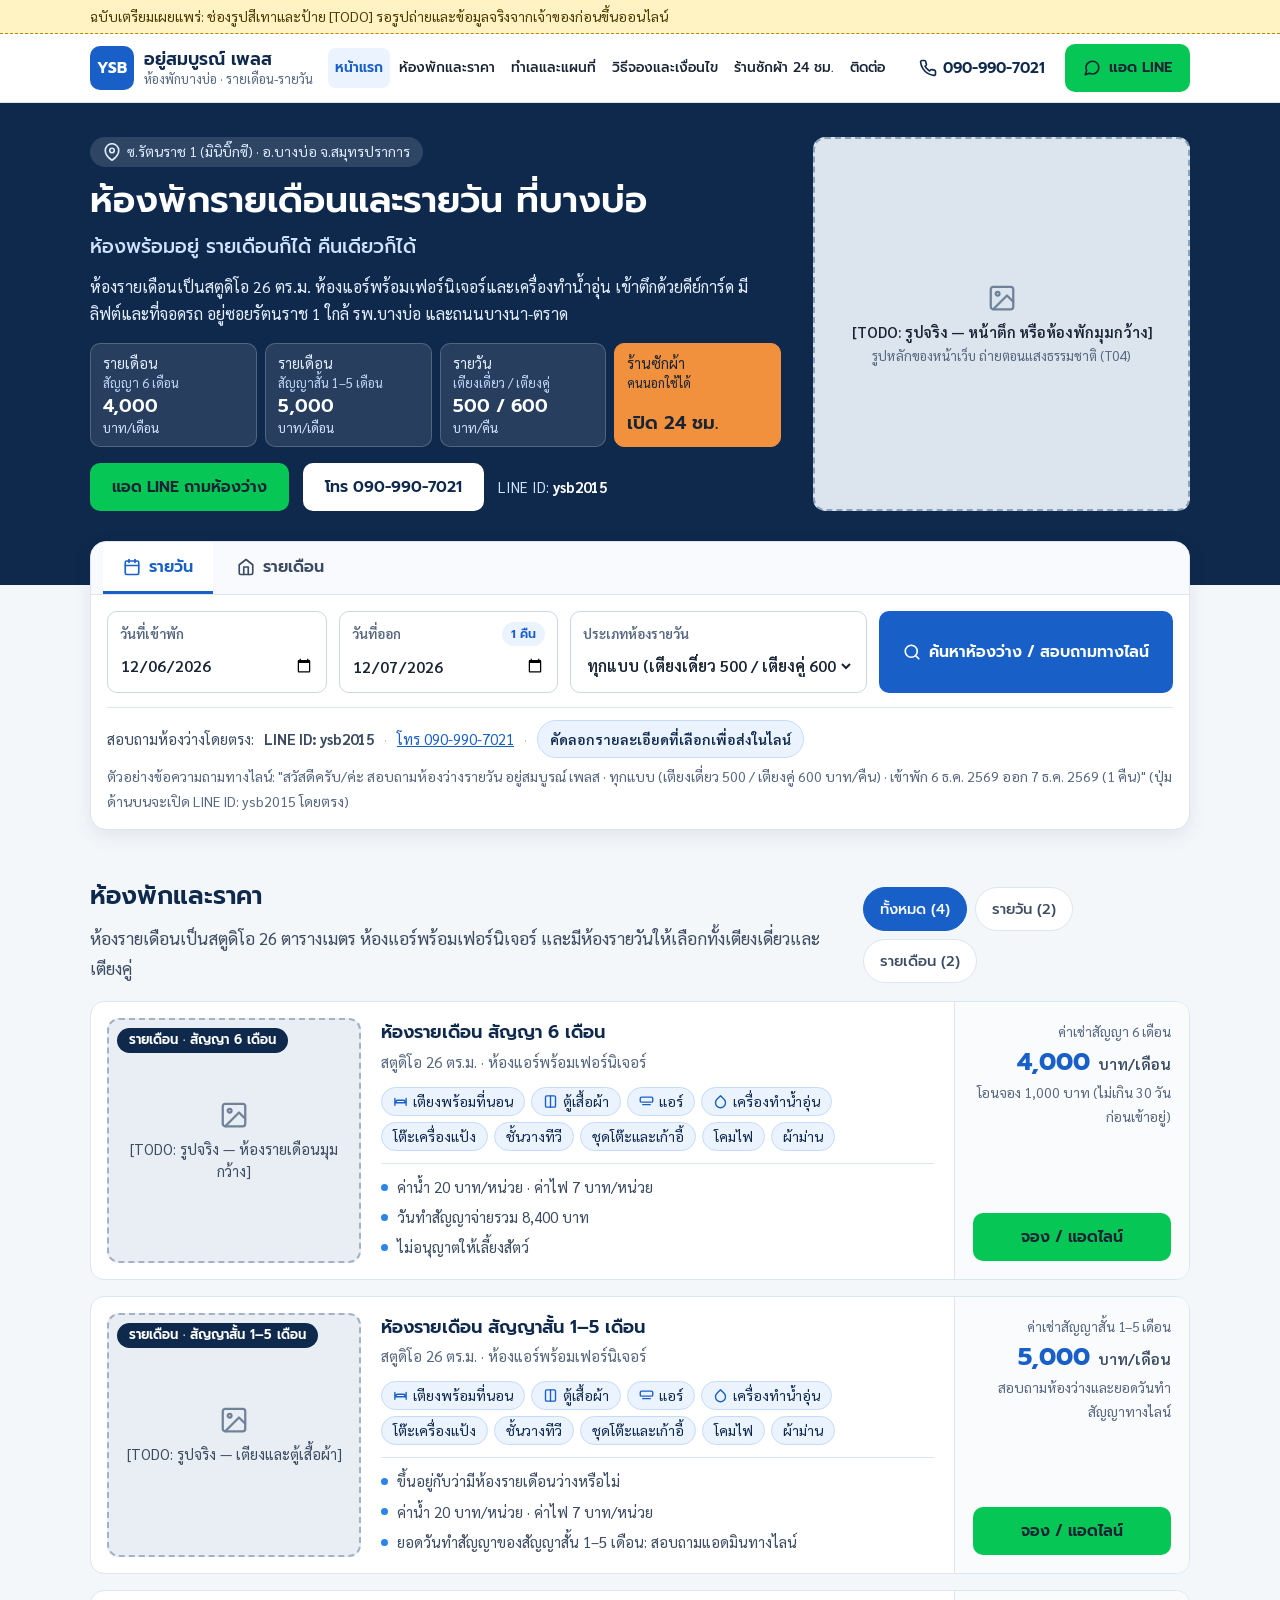
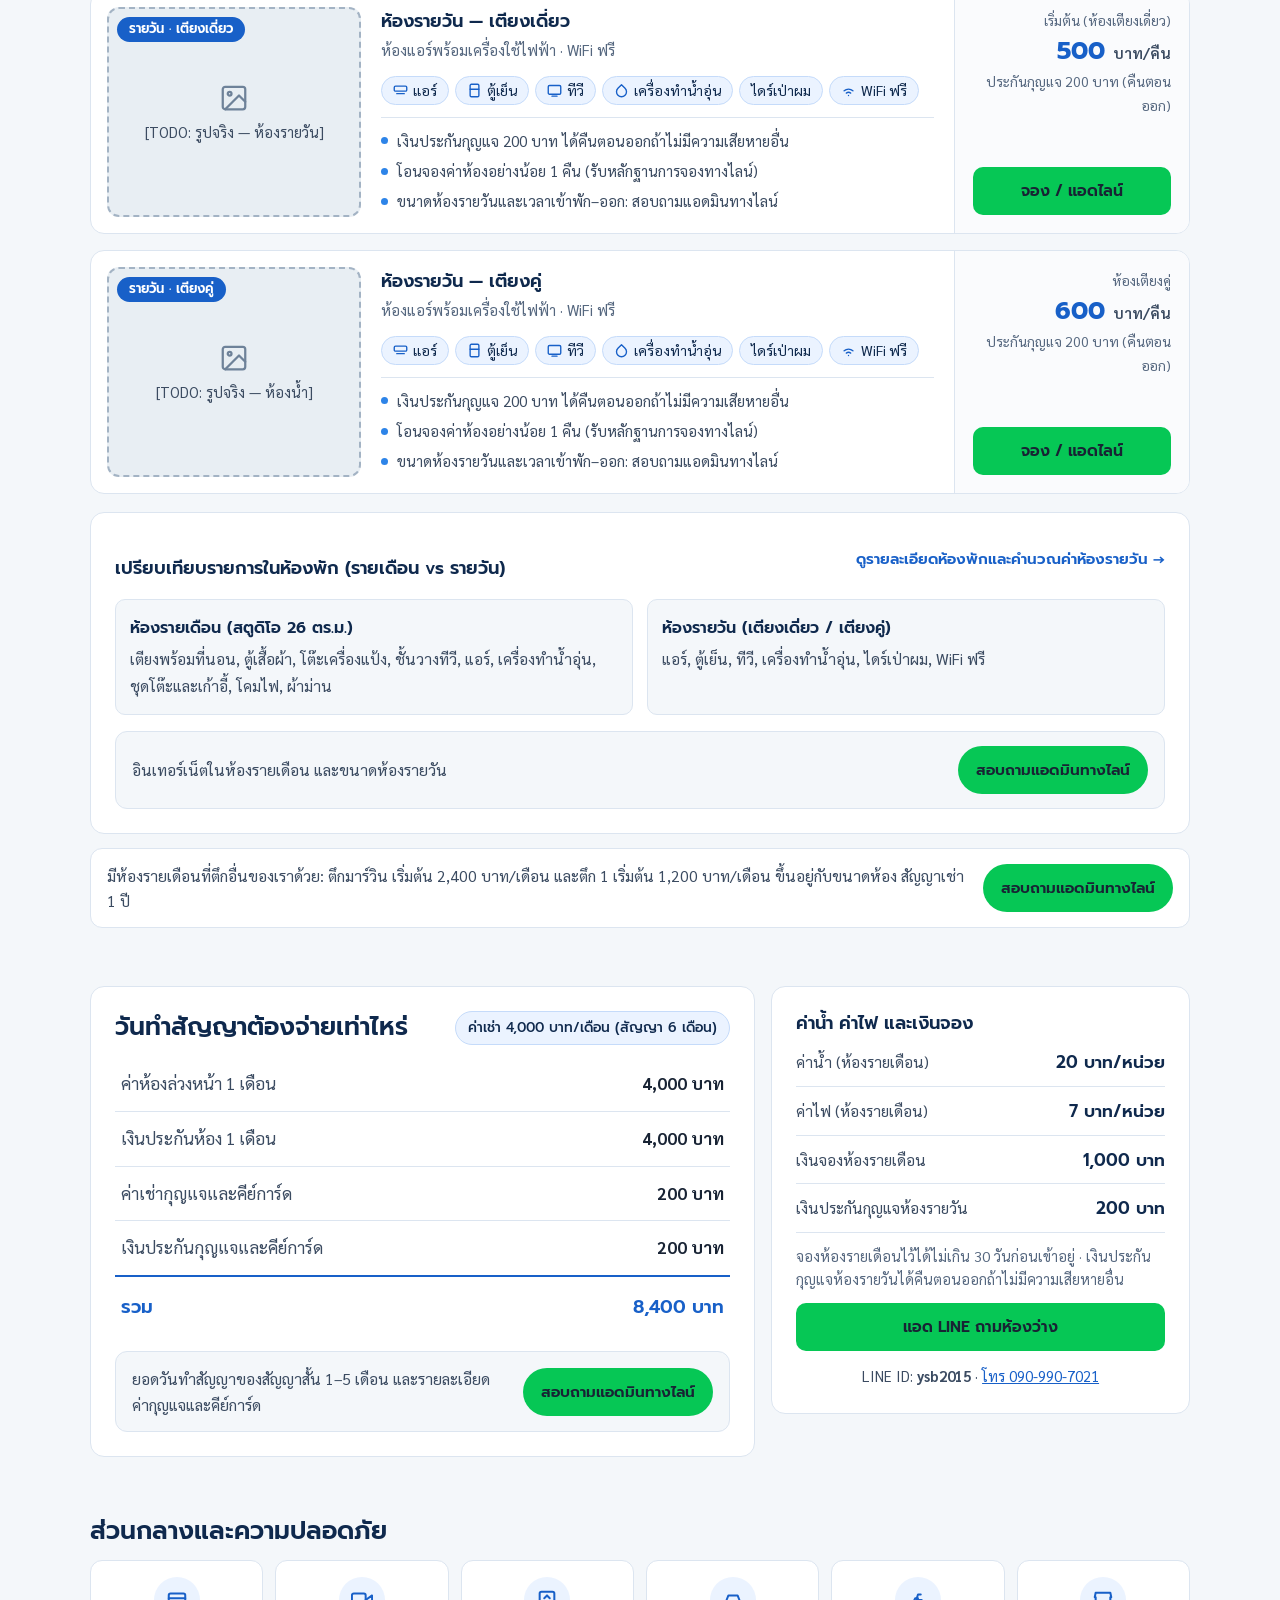
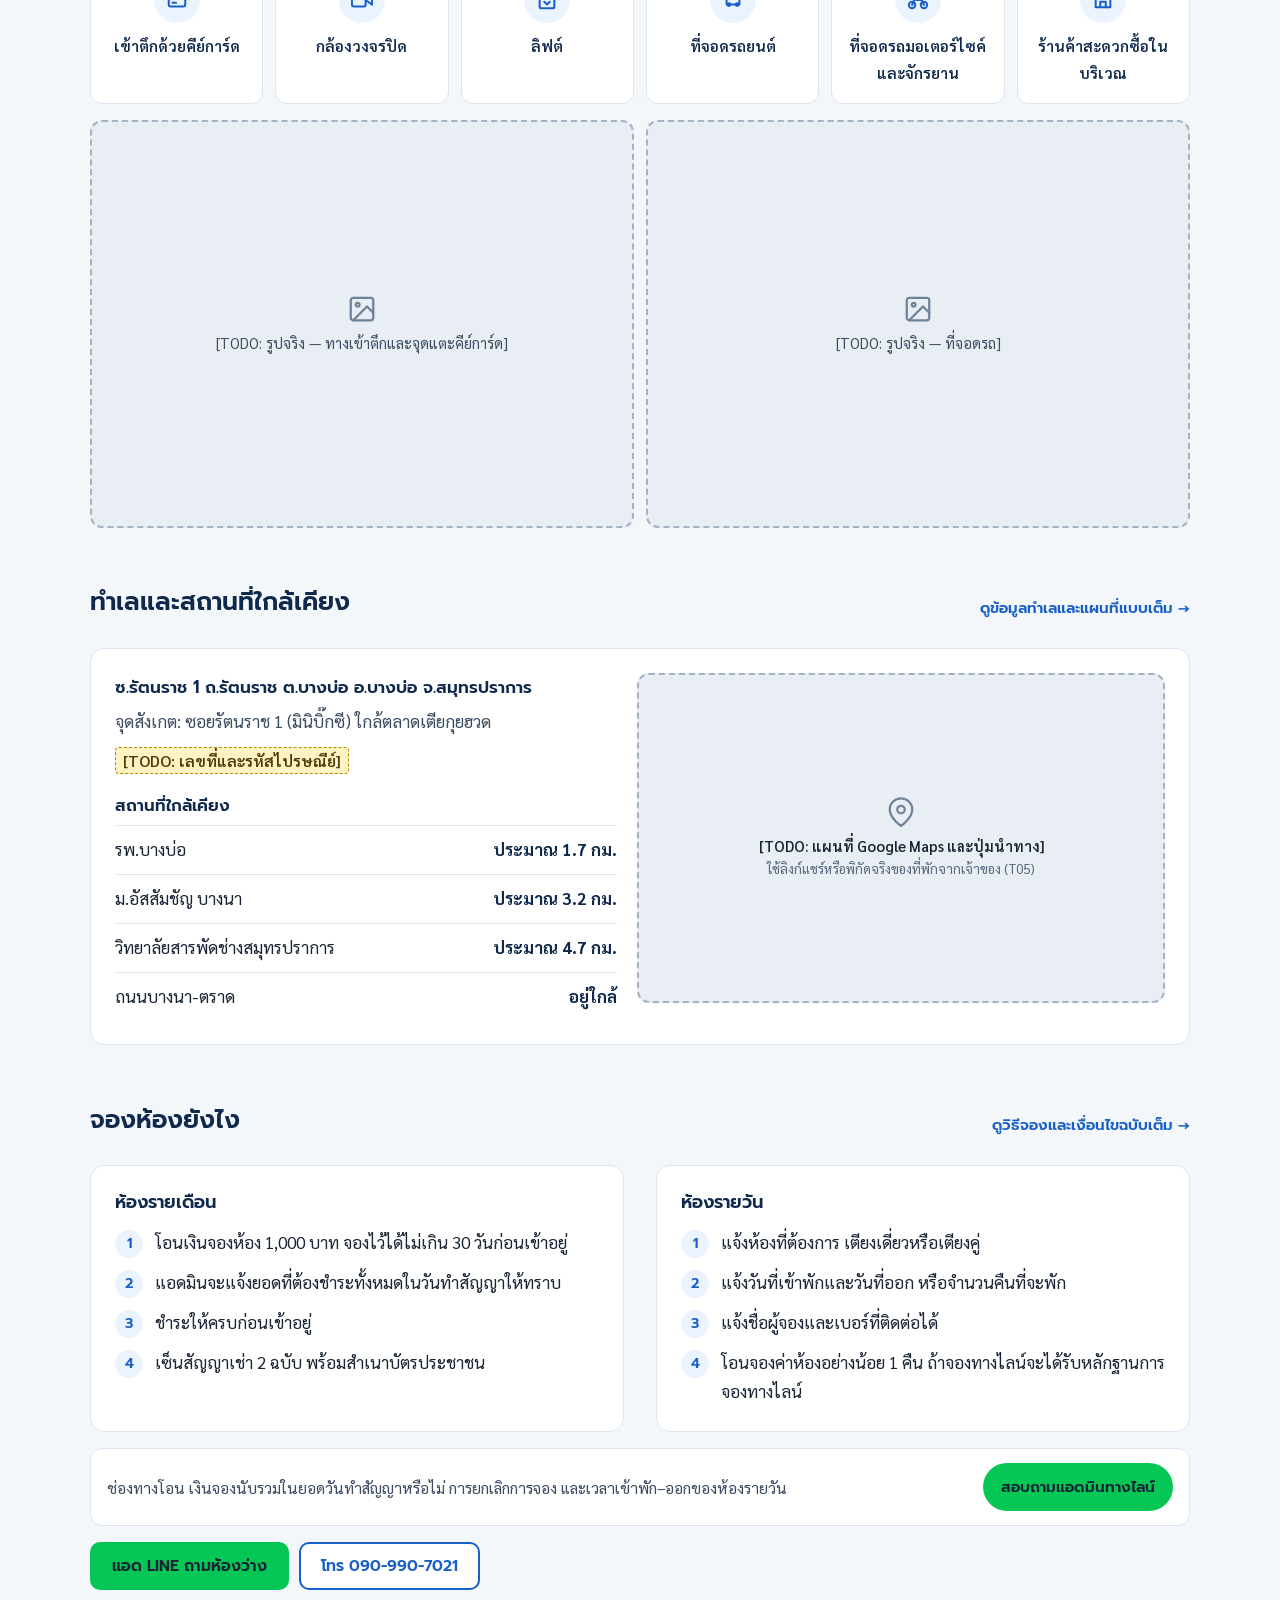
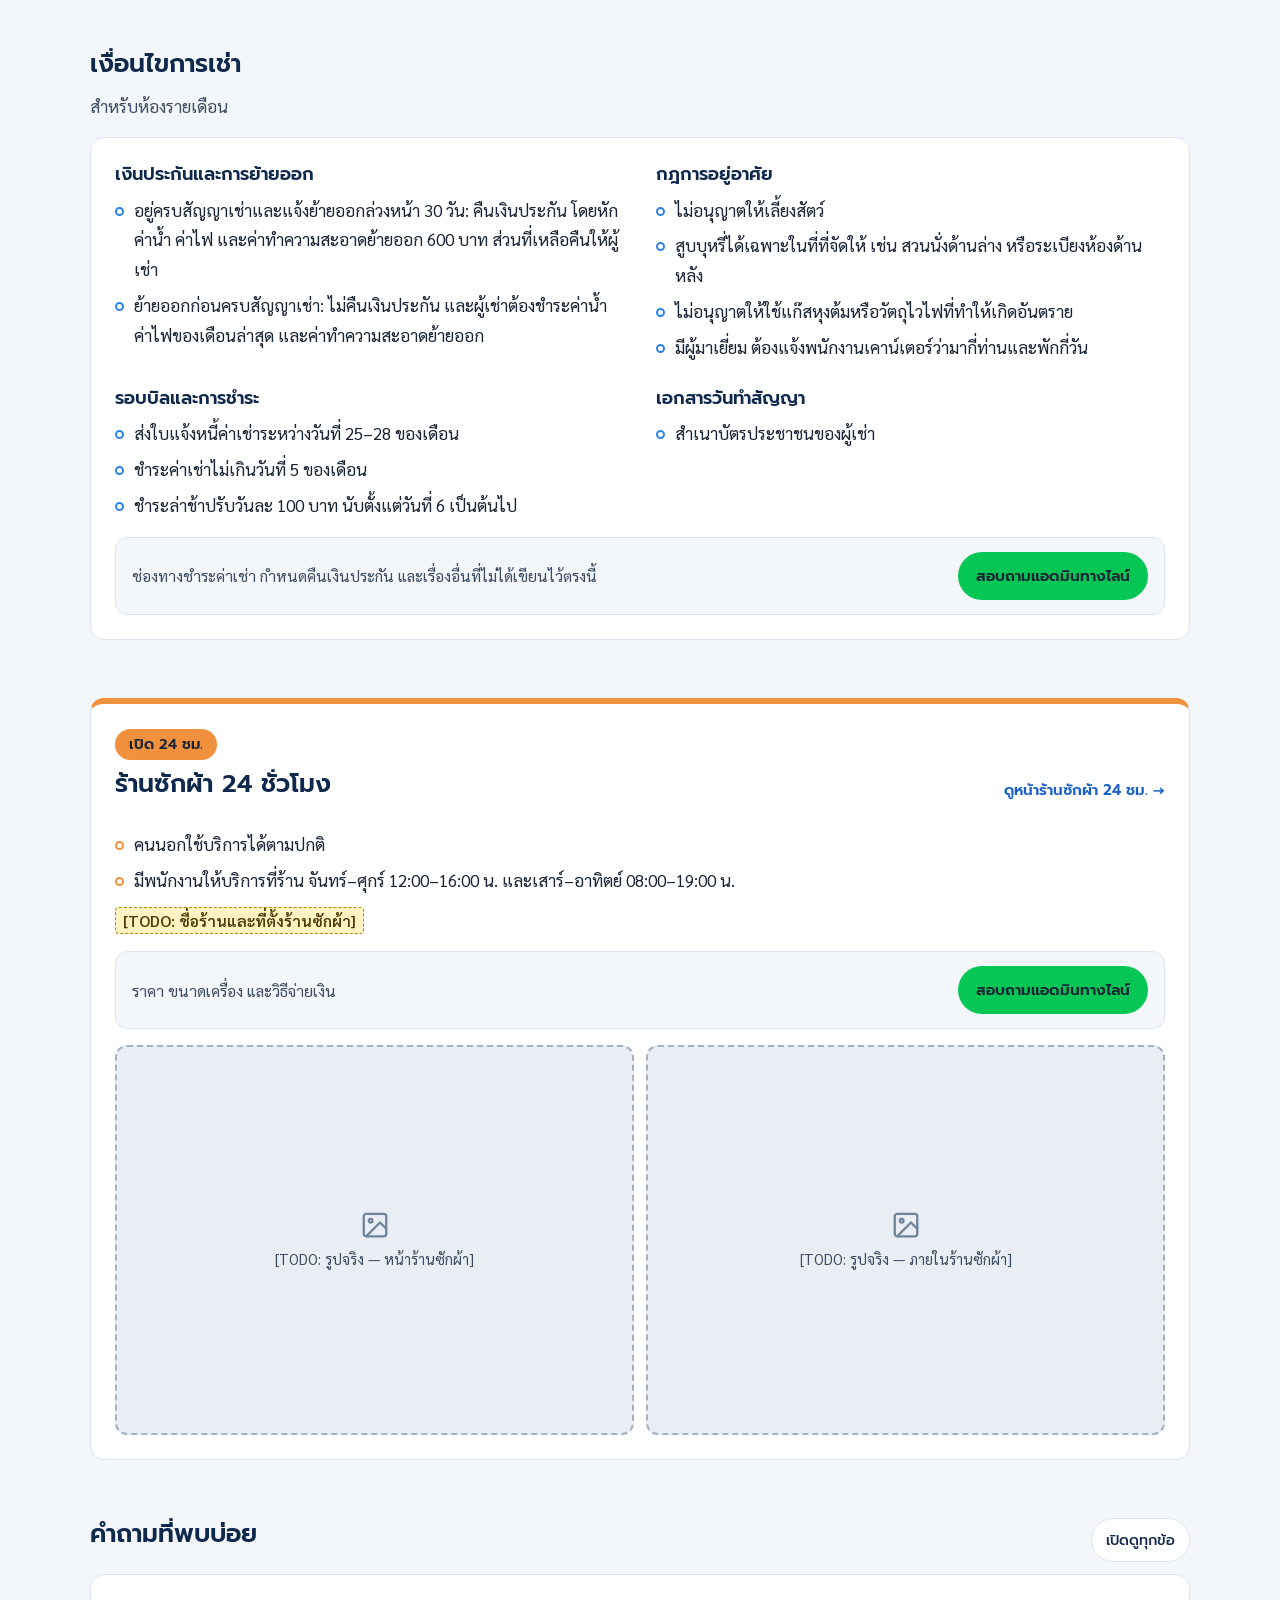
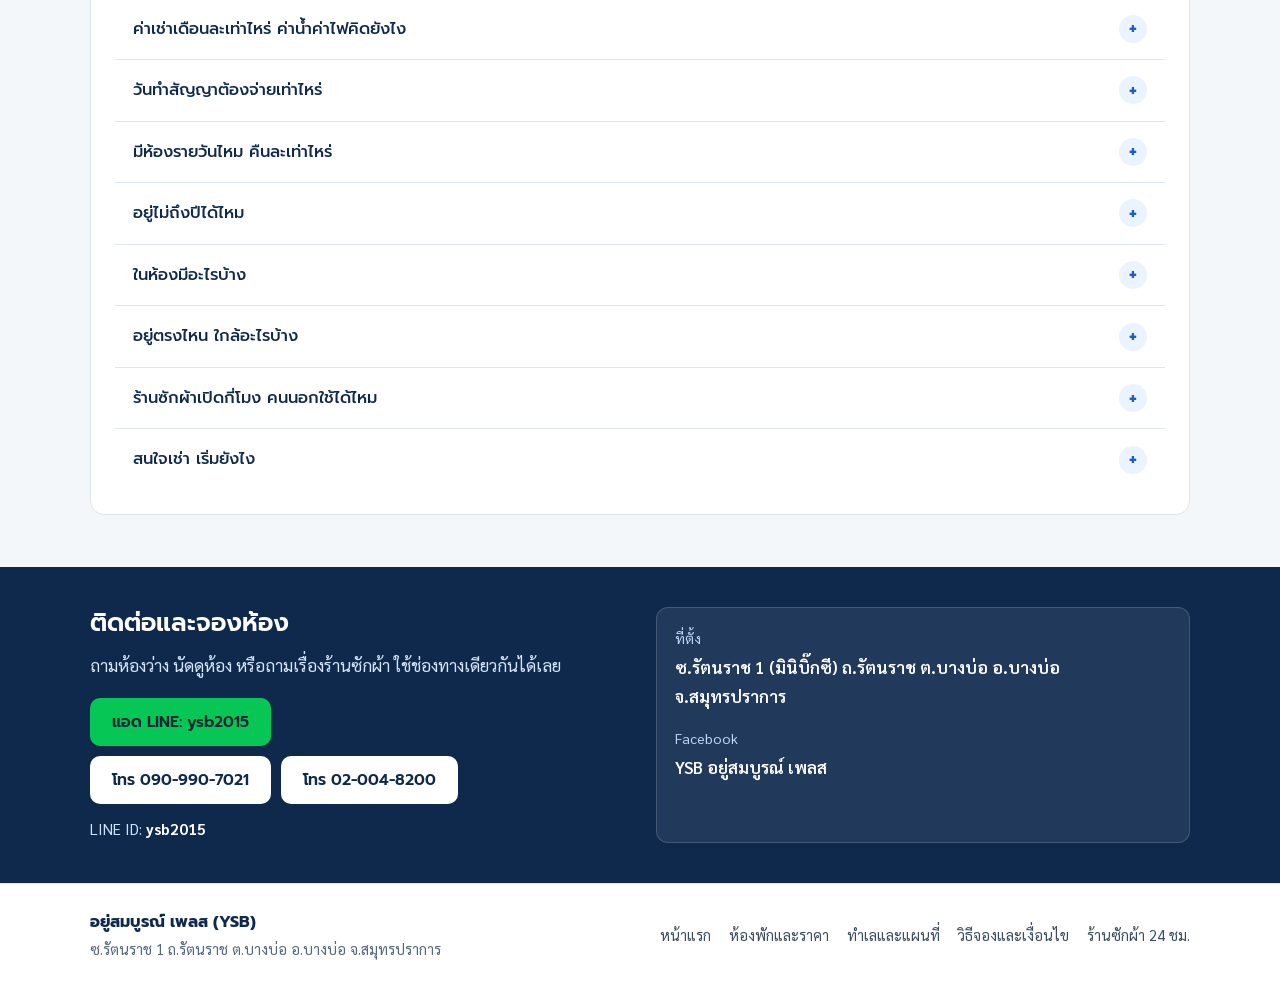
==== commit 593cacd6: "แก้เงินประกันกุญแจห้องรายวันเป็น 200 บาท" ====
--- a/index.html
+++ b/index.html
@@ -91,7 +91,7 @@
         "name": "มีห้องรายวันไหม คืนละเท่าไหร่",
         "acceptedAnswer": {
           "@type": "Answer",
-          "text": "มี ห้องเตียงเดี่ยว 500 บาท/คืน ห้องเตียงคู่ 600 บาท/คืน เงินประกันกุญแจ 300 บาท ได้คืนตอนออกถ้าไม่มีความเสียหายอื่น"
+          "text": "มี ห้องเตียงเดี่ยว 500 บาท/คืน ห้องเตียงคู่ 600 บาท/คืน เงินประกันกุญแจ 200 บาท ได้คืนตอนออกถ้าไม่มีความเสียหายอื่น"
         }
       },
       {
@@ -451,7 +451,7 @@
                 <li><svg class="chip-ico" viewBox="0 0 24 24" aria-hidden="true"><path d="M5 12.55a11 11 0 0 1 14.08 0"/><path d="M8.53 16.11a6 6 0 0 1 6.95 0"/><line x1="12" y1="20" x2="12.01" y2="20"/></svg>WiFi ฟรี</li>
               </ul>
               <ul class="room-conditions">
-                <li>เงินประกันกุญแจ 300 บาท ได้คืนตอนออกถ้าไม่มีความเสียหายอื่น</li>
+                <li>เงินประกันกุญแจ 200 บาท ได้คืนตอนออกถ้าไม่มีความเสียหายอื่น</li>
                 <li>โอนจองค่าห้องอย่างน้อย 1 คืน (รับหลักฐานการจองทางไลน์)</li>
                 <li>ขนาดห้องรายวันและเวลาเข้าพัก–ออก: สอบถามแอดมินทางไลน์</li>
               </ul>
@@ -461,7 +461,7 @@
               <div class="price-block">
                 <span class="price-prefix">เริ่มต้น (ห้องเตียงเดี่ยว)</span>
                 <p class="price-value">500 <span>บาท/คืน</span></p>
-                <span class="price-sub">ประกันกุญแจ 300 บาท (คืนตอนออก)</span>
+                <span class="price-sub">ประกันกุญแจ 200 บาท (คืนตอนออก)</span>
               </div>
               <a class="btn btn-line btn-block" href="https://line.me/ti/p/~ysb2015" target="_blank" rel="noopener">จอง / แอดไลน์</a>
             </div>
@@ -488,7 +488,7 @@
                 <li><svg class="chip-ico" viewBox="0 0 24 24" aria-hidden="true"><path d="M5 12.55a11 11 0 0 1 14.08 0"/><path d="M8.53 16.11a6 6 0 0 1 6.95 0"/><line x1="12" y1="20" x2="12.01" y2="20"/></svg>WiFi ฟรี</li>
               </ul>
               <ul class="room-conditions">
-                <li>เงินประกันกุญแจ 300 บาท ได้คืนตอนออกถ้าไม่มีความเสียหายอื่น</li>
+                <li>เงินประกันกุญแจ 200 บาท ได้คืนตอนออกถ้าไม่มีความเสียหายอื่น</li>
                 <li>โอนจองค่าห้องอย่างน้อย 1 คืน (รับหลักฐานการจองทางไลน์)</li>
                 <li>ขนาดห้องรายวันและเวลาเข้าพัก–ออก: สอบถามแอดมินทางไลน์</li>
               </ul>
@@ -498,7 +498,7 @@
               <div class="price-block">
                 <span class="price-prefix">ห้องเตียงคู่</span>
                 <p class="price-value">600 <span>บาท/คืน</span></p>
-                <span class="price-sub">ประกันกุญแจ 300 บาท (คืนตอนออก)</span>
+                <span class="price-sub">ประกันกุญแจ 200 บาท (คืนตอนออก)</span>
               </div>
               <a class="btn btn-line btn-block" href="https://line.me/ti/p/~ysb2015" target="_blank" rel="noopener">จอง / แอดไลน์</a>
             </div>
@@ -566,7 +566,7 @@
               <div><dt>ค่าน้ำ (ห้องรายเดือน)</dt><dd>20 บาท/หน่วย</dd></div>
               <div><dt>ค่าไฟ (ห้องรายเดือน)</dt><dd>7 บาท/หน่วย</dd></div>
               <div><dt>เงินจองห้องรายเดือน</dt><dd>1,000 บาท</dd></div>
-              <div><dt>เงินประกันกุญแจห้องรายวัน</dt><dd>300 บาท</dd></div>
+              <div><dt>เงินประกันกุญแจห้องรายวัน</dt><dd>200 บาท</dd></div>
             </dl>
             <p class="utility-note">จองห้องรายเดือนไว้ได้ไม่เกิน 30 วันก่อนเข้าอยู่ · เงินประกันกุญแจห้องรายวันได้คืนตอนออกถ้าไม่มีความเสียหายอื่น</p>
             <a class="btn btn-line btn-block" href="https://line.me/ti/p/~ysb2015" target="_blank" rel="noopener">แอด LINE ถามห้องว่าง</a>
@@ -820,7 +820,7 @@
           <details class="faq-item">
             <summary>มีห้องรายวันไหม คืนละเท่าไหร่</summary>
             <div class="faq-body">
-              <p>มี ห้องเตียงเดี่ยว 500 บาท/คืน ห้องเตียงคู่ 600 บาท/คืน เงินประกันกุญแจ 300 บาท ได้คืนตอนออกถ้าไม่มีความเสียหายอื่น</p>
+              <p>มี ห้องเตียงเดี่ยว 500 บาท/คืน ห้องเตียงคู่ 600 บาท/คืน เงินประกันกุญแจ 200 บาท ได้คืนตอนออกถ้าไม่มีความเสียหายอื่น</p>
             </div>
           </details>
 
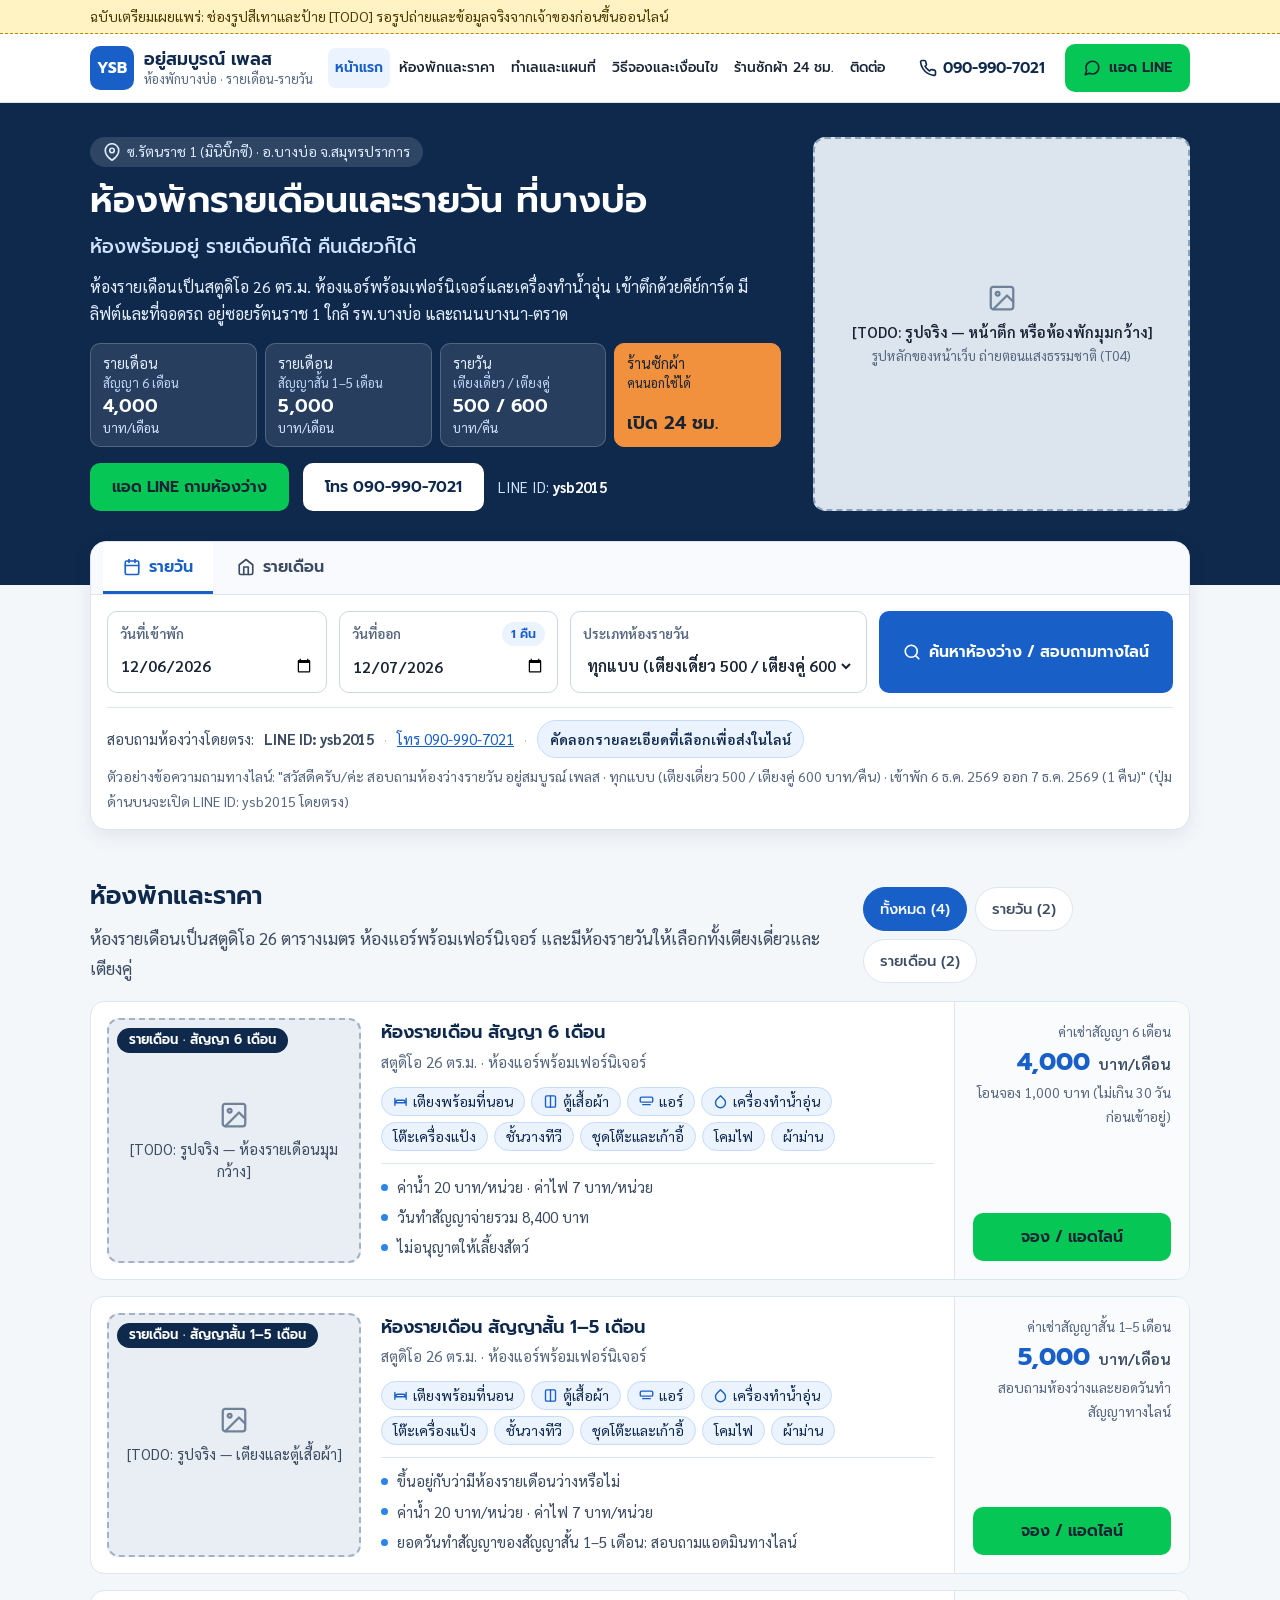
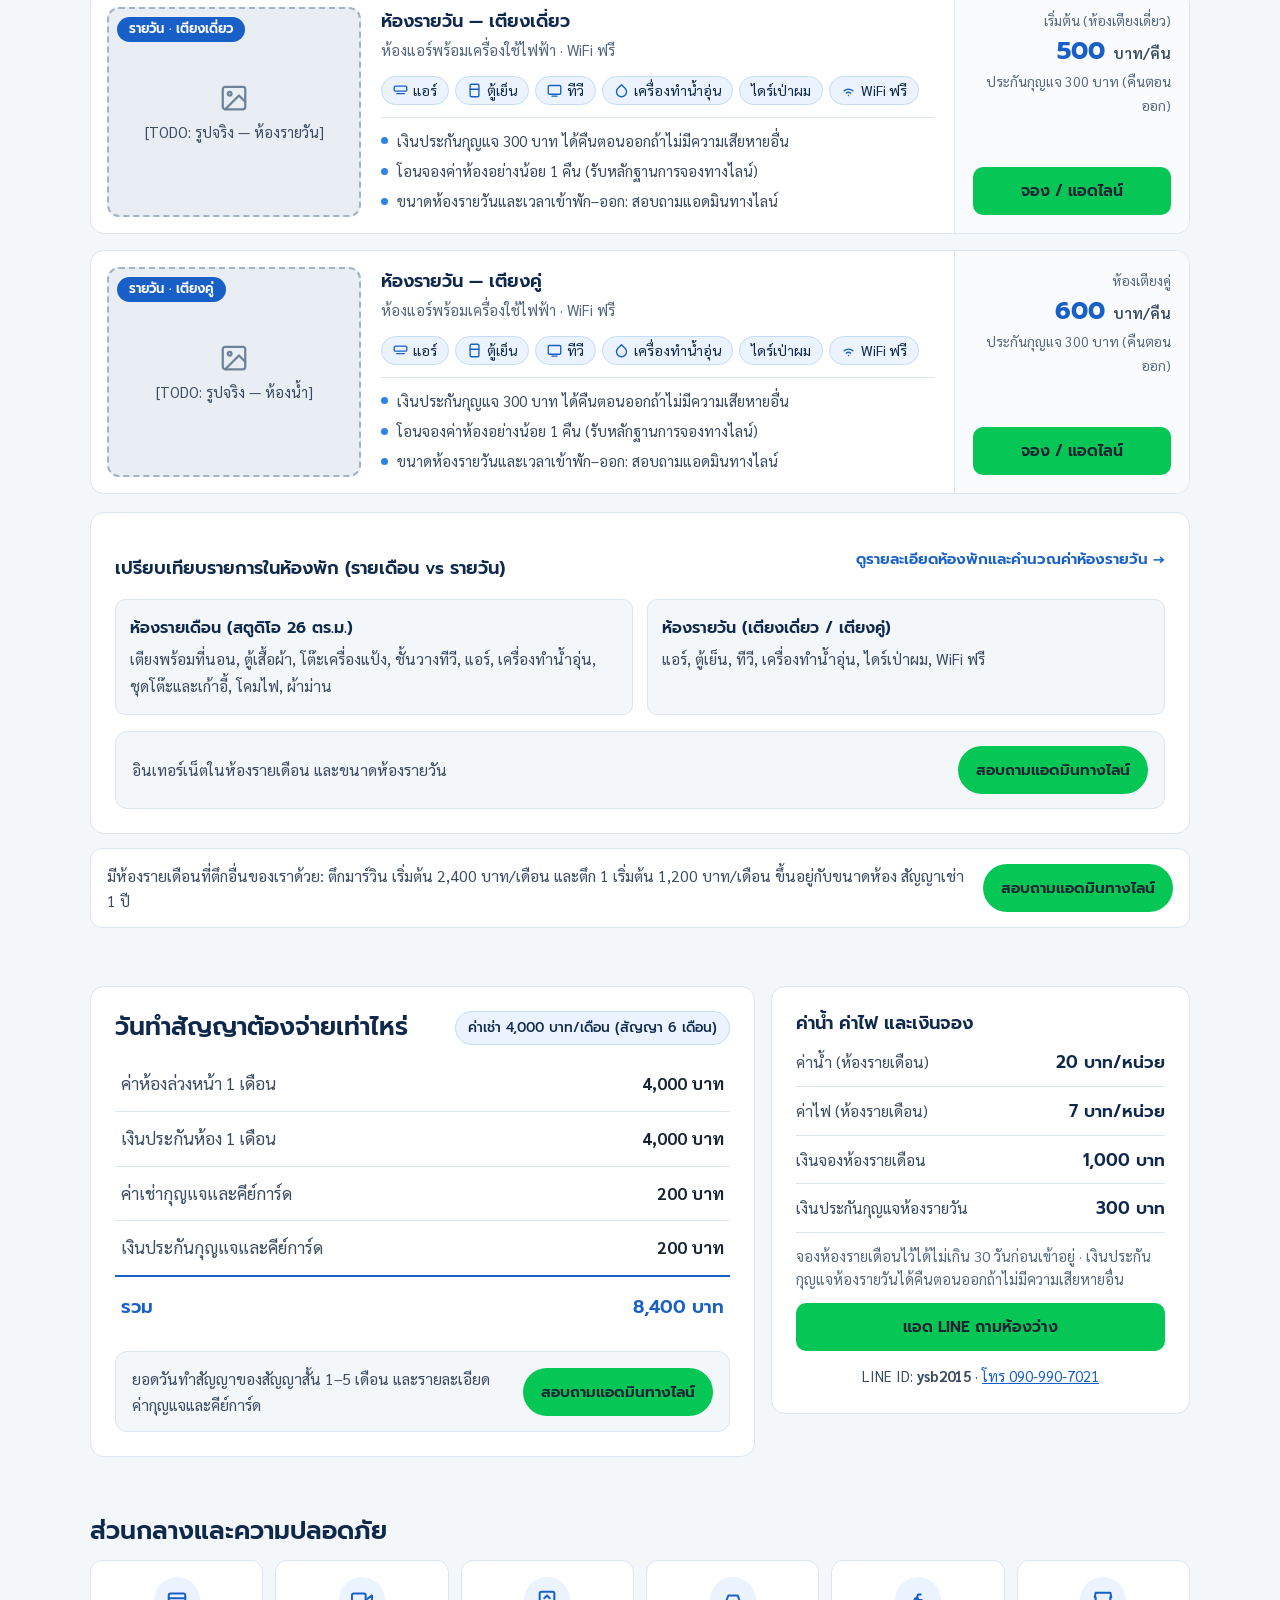
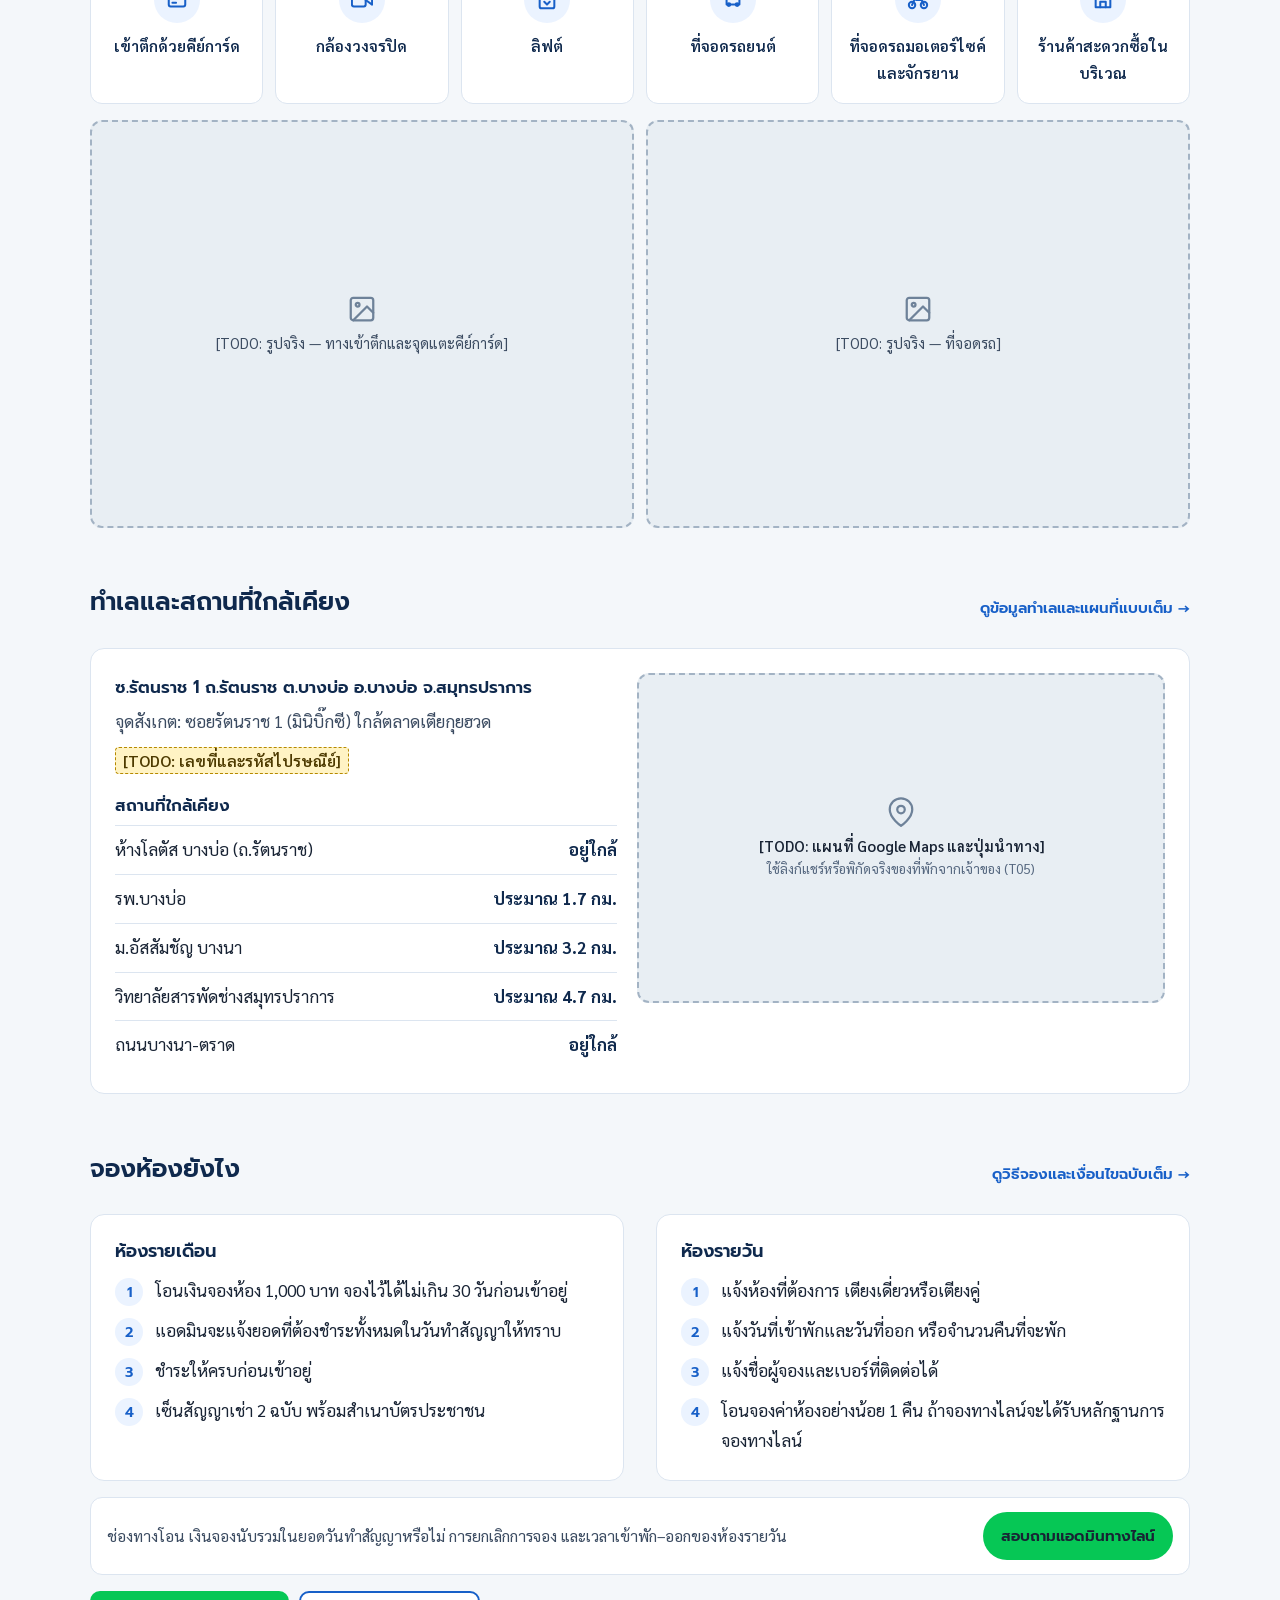
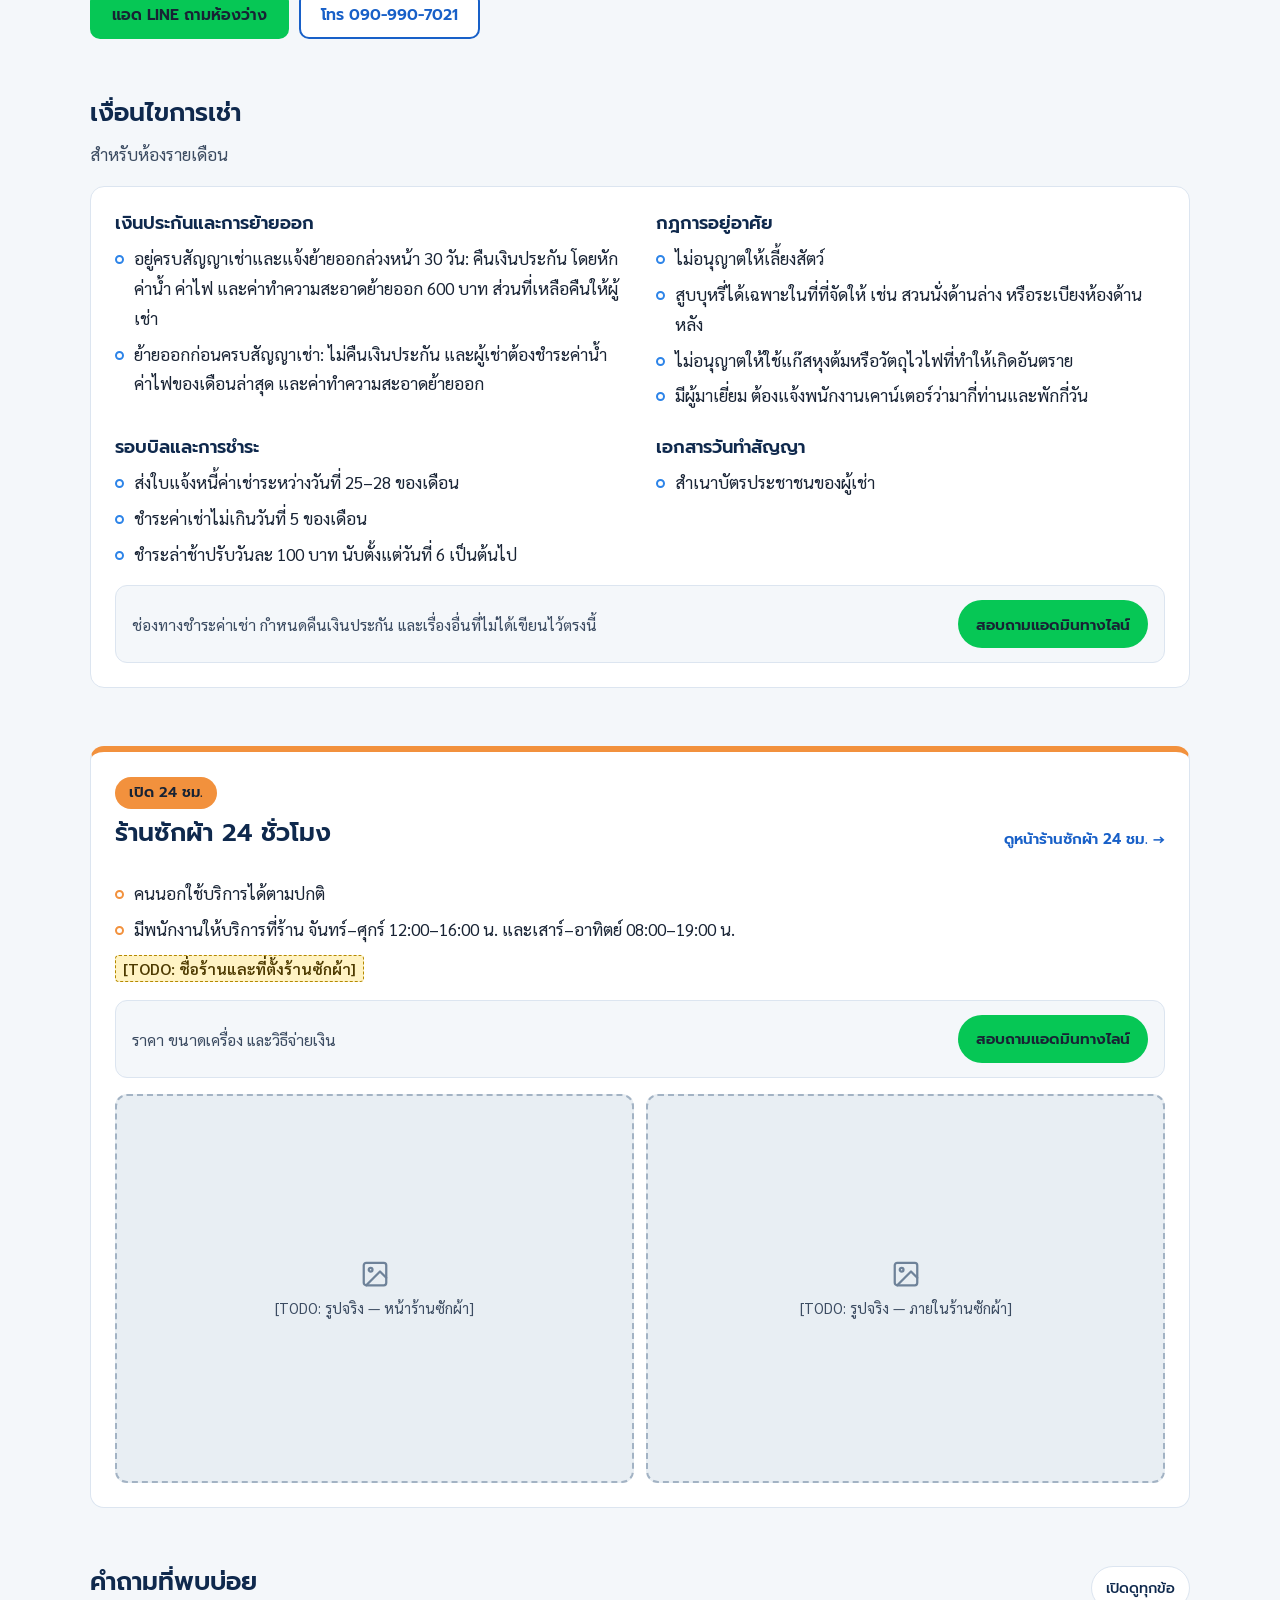
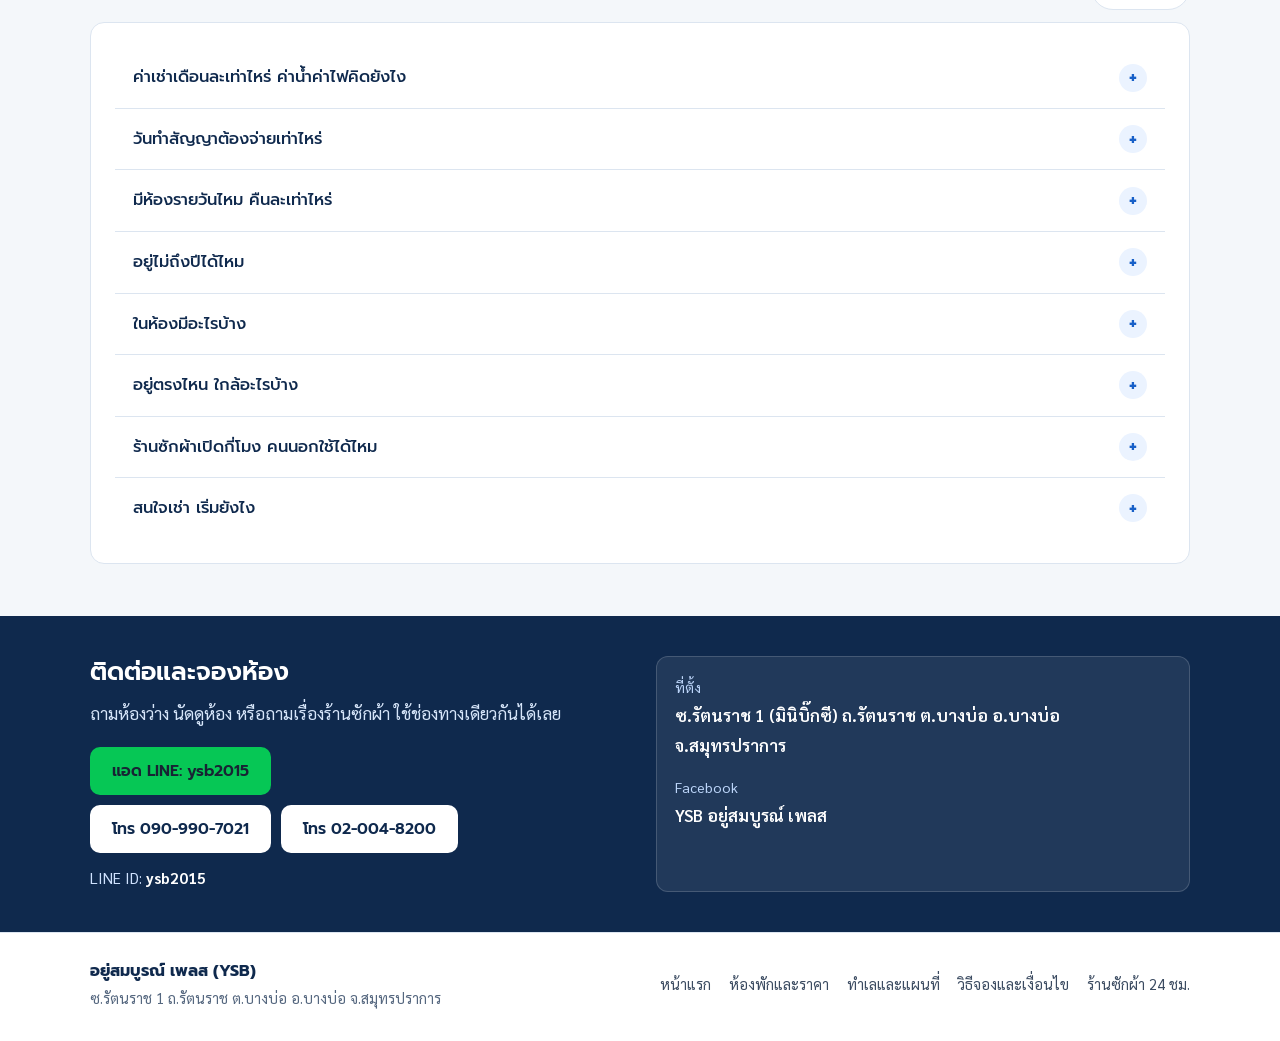
==== commit 7442a011: "เงินประกันกุญแจรายวันกลับเป็น 300 บาท + เพิ่มโลตัส บางบ่อ" ====
--- a/index.html
+++ b/index.html
@@ -91,7 +91,7 @@
         "name": "มีห้องรายวันไหม คืนละเท่าไหร่",
         "acceptedAnswer": {
           "@type": "Answer",
-          "text": "มี ห้องเตียงเดี่ยว 500 บาท/คืน ห้องเตียงคู่ 600 บาท/คืน เงินประกันกุญแจ 200 บาท ได้คืนตอนออกถ้าไม่มีความเสียหายอื่น"
+          "text": "มี ห้องเตียงเดี่ยว 500 บาท/คืน ห้องเตียงคู่ 600 บาท/คืน เงินประกันกุญแจ 300 บาท ได้คืนตอนออกถ้าไม่มีความเสียหายอื่น"
         }
       },
       {
@@ -451,7 +451,7 @@
                 <li><svg class="chip-ico" viewBox="0 0 24 24" aria-hidden="true"><path d="M5 12.55a11 11 0 0 1 14.08 0"/><path d="M8.53 16.11a6 6 0 0 1 6.95 0"/><line x1="12" y1="20" x2="12.01" y2="20"/></svg>WiFi ฟรี</li>
               </ul>
               <ul class="room-conditions">
-                <li>เงินประกันกุญแจ 200 บาท ได้คืนตอนออกถ้าไม่มีความเสียหายอื่น</li>
+                <li>เงินประกันกุญแจ 300 บาท ได้คืนตอนออกถ้าไม่มีความเสียหายอื่น</li>
                 <li>โอนจองค่าห้องอย่างน้อย 1 คืน (รับหลักฐานการจองทางไลน์)</li>
                 <li>ขนาดห้องรายวันและเวลาเข้าพัก–ออก: สอบถามแอดมินทางไลน์</li>
               </ul>
@@ -461,7 +461,7 @@
               <div class="price-block">
                 <span class="price-prefix">เริ่มต้น (ห้องเตียงเดี่ยว)</span>
                 <p class="price-value">500 <span>บาท/คืน</span></p>
-                <span class="price-sub">ประกันกุญแจ 200 บาท (คืนตอนออก)</span>
+                <span class="price-sub">ประกันกุญแจ 300 บาท (คืนตอนออก)</span>
               </div>
               <a class="btn btn-line btn-block" href="https://line.me/ti/p/~ysb2015" target="_blank" rel="noopener">จอง / แอดไลน์</a>
             </div>
@@ -488,7 +488,7 @@
                 <li><svg class="chip-ico" viewBox="0 0 24 24" aria-hidden="true"><path d="M5 12.55a11 11 0 0 1 14.08 0"/><path d="M8.53 16.11a6 6 0 0 1 6.95 0"/><line x1="12" y1="20" x2="12.01" y2="20"/></svg>WiFi ฟรี</li>
               </ul>
               <ul class="room-conditions">
-                <li>เงินประกันกุญแจ 200 บาท ได้คืนตอนออกถ้าไม่มีความเสียหายอื่น</li>
+                <li>เงินประกันกุญแจ 300 บาท ได้คืนตอนออกถ้าไม่มีความเสียหายอื่น</li>
                 <li>โอนจองค่าห้องอย่างน้อย 1 คืน (รับหลักฐานการจองทางไลน์)</li>
                 <li>ขนาดห้องรายวันและเวลาเข้าพัก–ออก: สอบถามแอดมินทางไลน์</li>
               </ul>
@@ -498,7 +498,7 @@
               <div class="price-block">
                 <span class="price-prefix">ห้องเตียงคู่</span>
                 <p class="price-value">600 <span>บาท/คืน</span></p>
-                <span class="price-sub">ประกันกุญแจ 200 บาท (คืนตอนออก)</span>
+                <span class="price-sub">ประกันกุญแจ 300 บาท (คืนตอนออก)</span>
               </div>
               <a class="btn btn-line btn-block" href="https://line.me/ti/p/~ysb2015" target="_blank" rel="noopener">จอง / แอดไลน์</a>
             </div>
@@ -566,7 +566,7 @@
               <div><dt>ค่าน้ำ (ห้องรายเดือน)</dt><dd>20 บาท/หน่วย</dd></div>
               <div><dt>ค่าไฟ (ห้องรายเดือน)</dt><dd>7 บาท/หน่วย</dd></div>
               <div><dt>เงินจองห้องรายเดือน</dt><dd>1,000 บาท</dd></div>
-              <div><dt>เงินประกันกุญแจห้องรายวัน</dt><dd>200 บาท</dd></div>
+              <div><dt>เงินประกันกุญแจห้องรายวัน</dt><dd>300 บาท</dd></div>
             </dl>
             <p class="utility-note">จองห้องรายเดือนไว้ได้ไม่เกิน 30 วันก่อนเข้าอยู่ · เงินประกันกุญแจห้องรายวันได้คืนตอนออกถ้าไม่มีความเสียหายอื่น</p>
             <a class="btn btn-line btn-block" href="https://line.me/ti/p/~ysb2015" target="_blank" rel="noopener">แอด LINE ถามห้องว่าง</a>
@@ -647,6 +647,7 @@
 
             <h3>สถานที่ใกล้เคียง</h3>
             <ul class="nearby-list">
+              <li><span>ห้างโลตัส บางบ่อ (ถ.รัตนราช)</span><strong>อยู่ใกล้</strong></li>
               <li><span>รพ.บางบ่อ</span><strong>ประมาณ 1.7 กม.</strong></li>
               <li><span>ม.อัสสัมชัญ บางนา</span><strong>ประมาณ 3.2 กม.</strong></li>
               <li><span>วิทยาลัยสารพัดช่างสมุทรปราการ</span><strong>ประมาณ 4.7 กม.</strong></li>
@@ -820,7 +821,7 @@
           <details class="faq-item">
             <summary>มีห้องรายวันไหม คืนละเท่าไหร่</summary>
             <div class="faq-body">
-              <p>มี ห้องเตียงเดี่ยว 500 บาท/คืน ห้องเตียงคู่ 600 บาท/คืน เงินประกันกุญแจ 200 บาท ได้คืนตอนออกถ้าไม่มีความเสียหายอื่น</p>
+              <p>มี ห้องเตียงเดี่ยว 500 บาท/คืน ห้องเตียงคู่ 600 บาท/คืน เงินประกันกุญแจ 300 บาท ได้คืนตอนออกถ้าไม่มีความเสียหายอื่น</p>
             </div>
           </details>
 
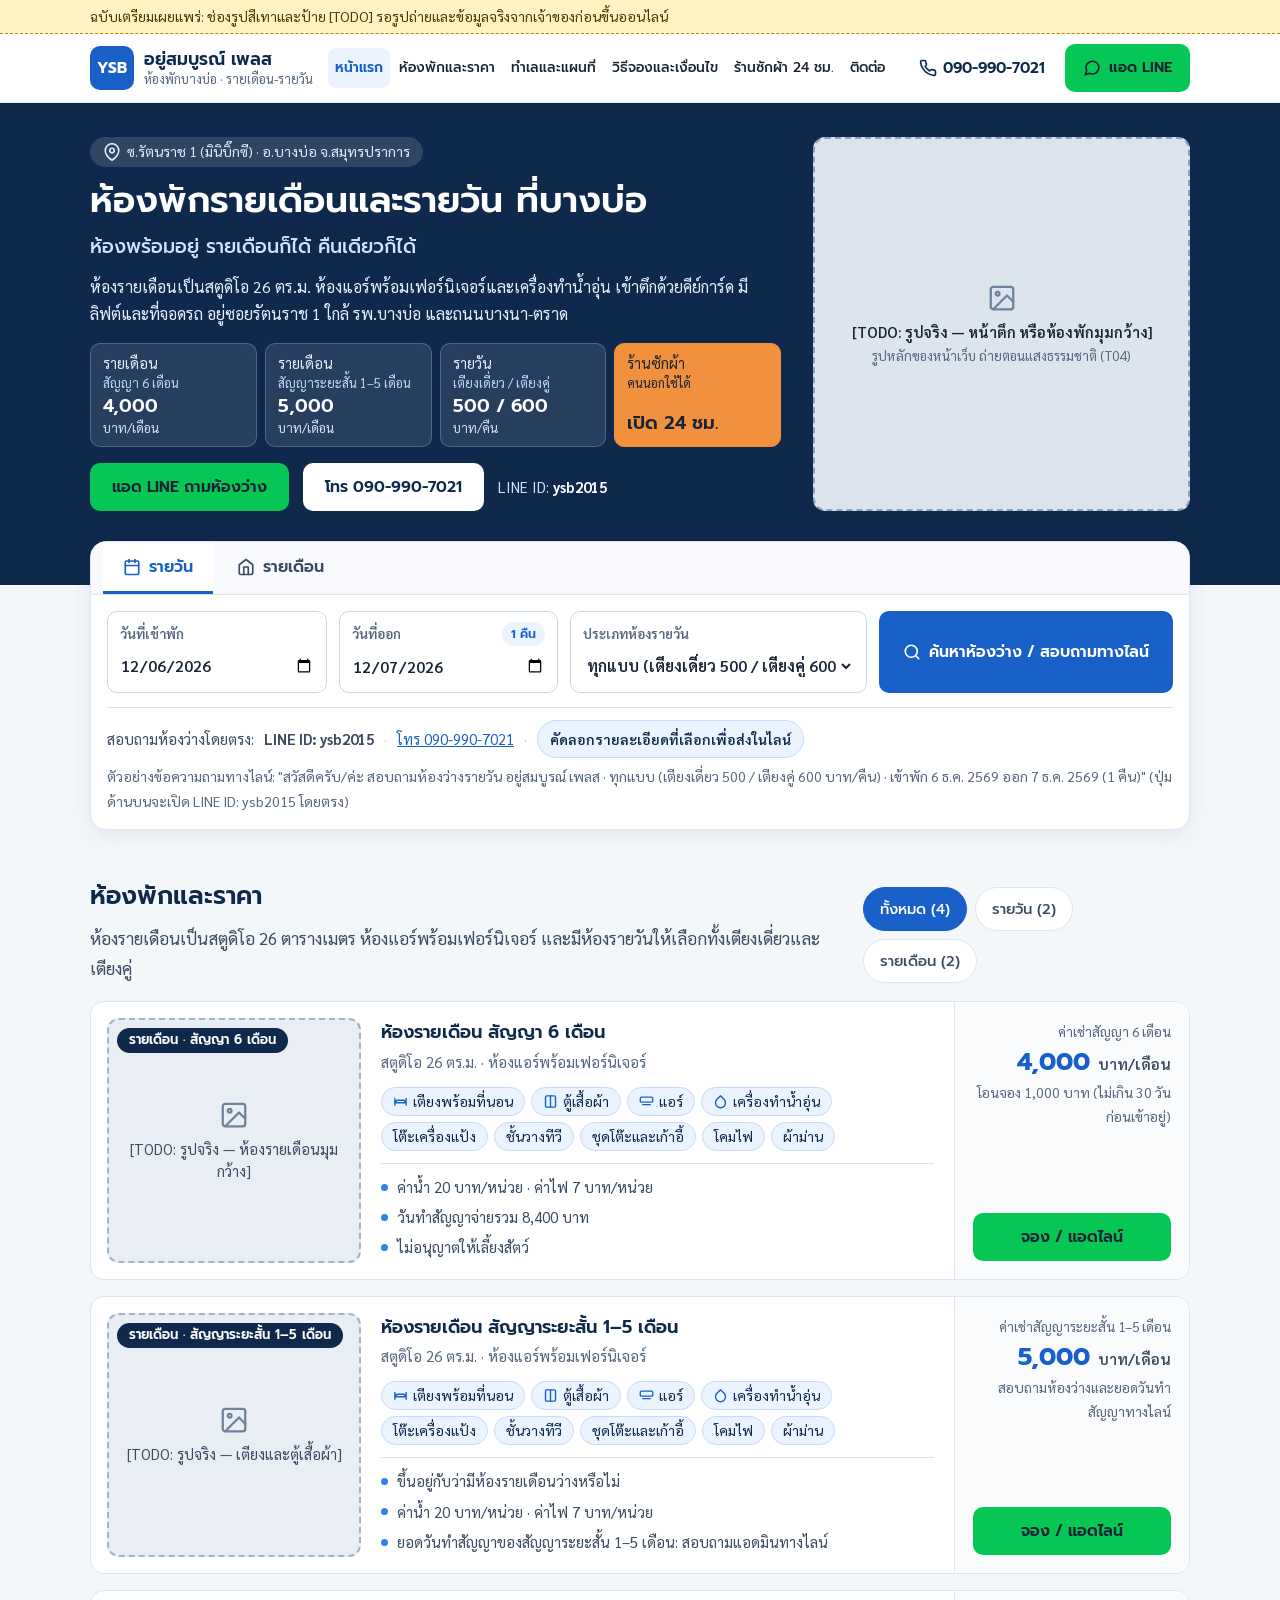
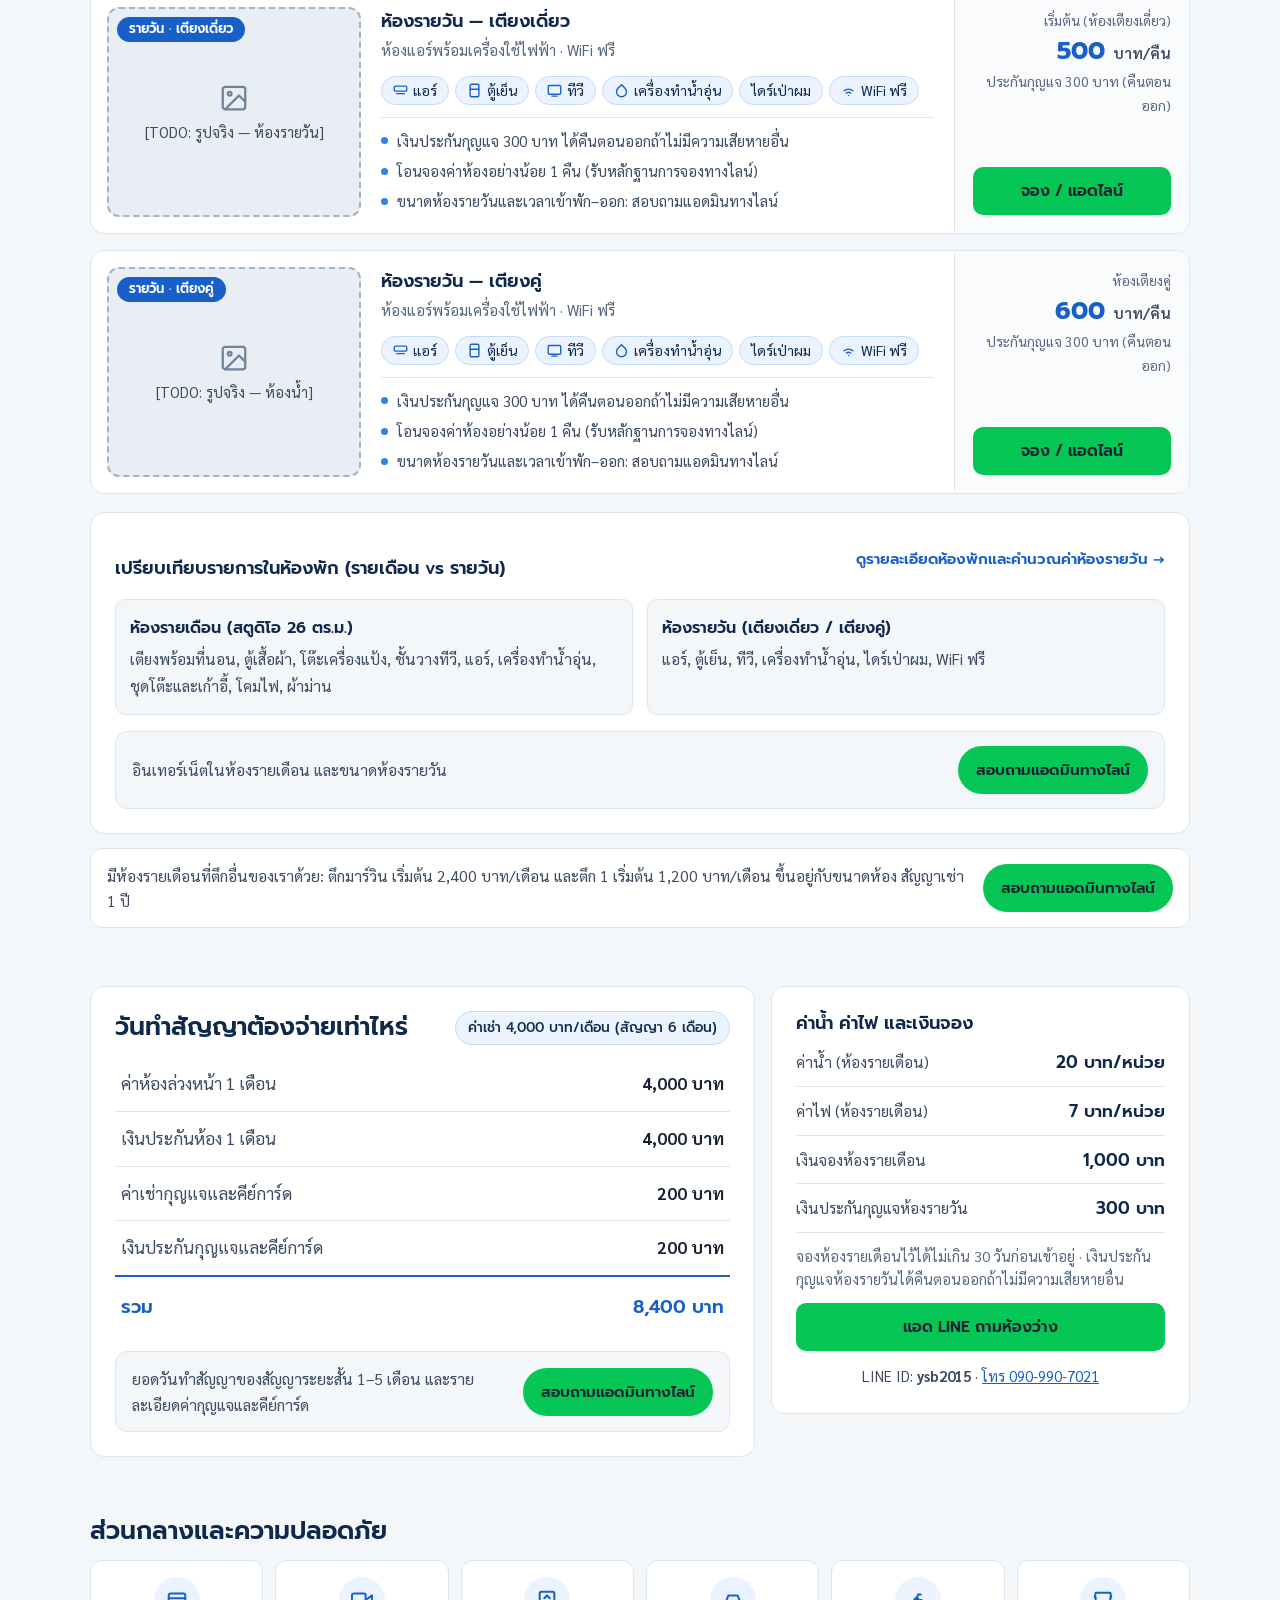
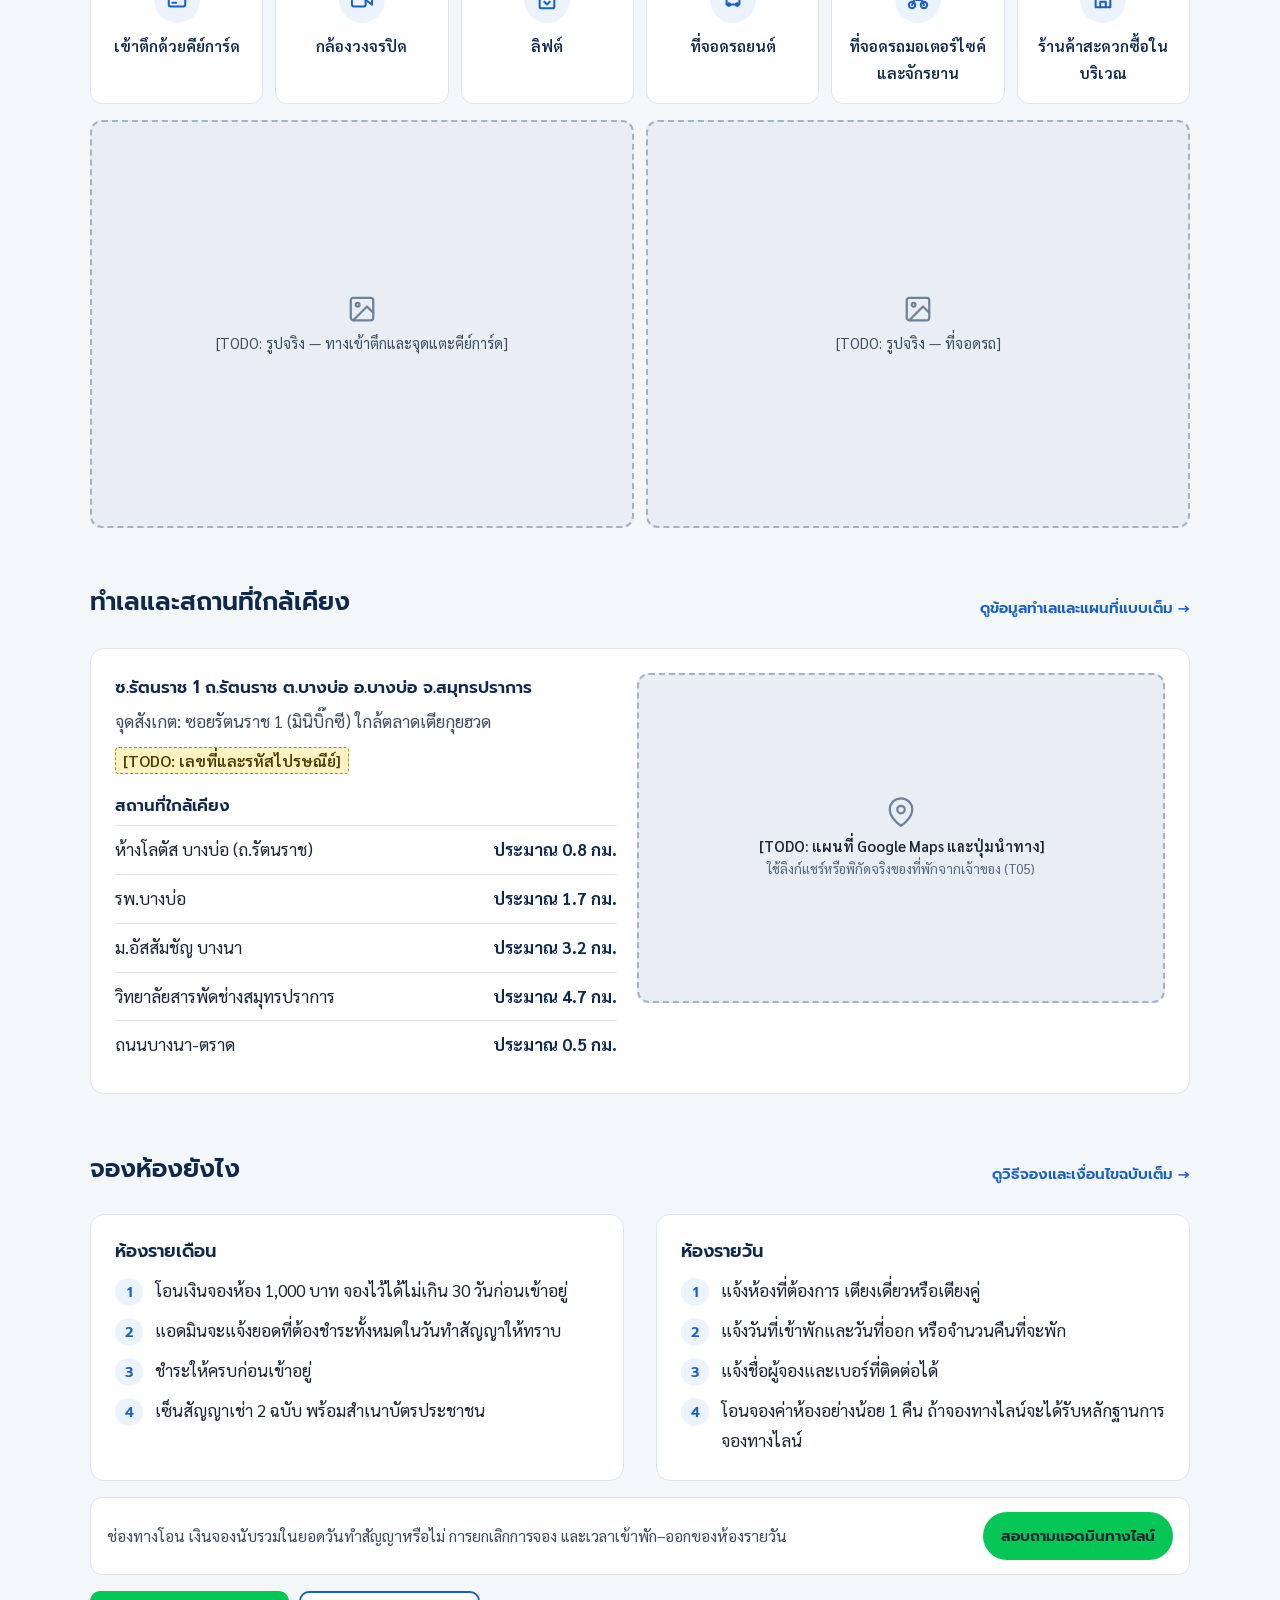
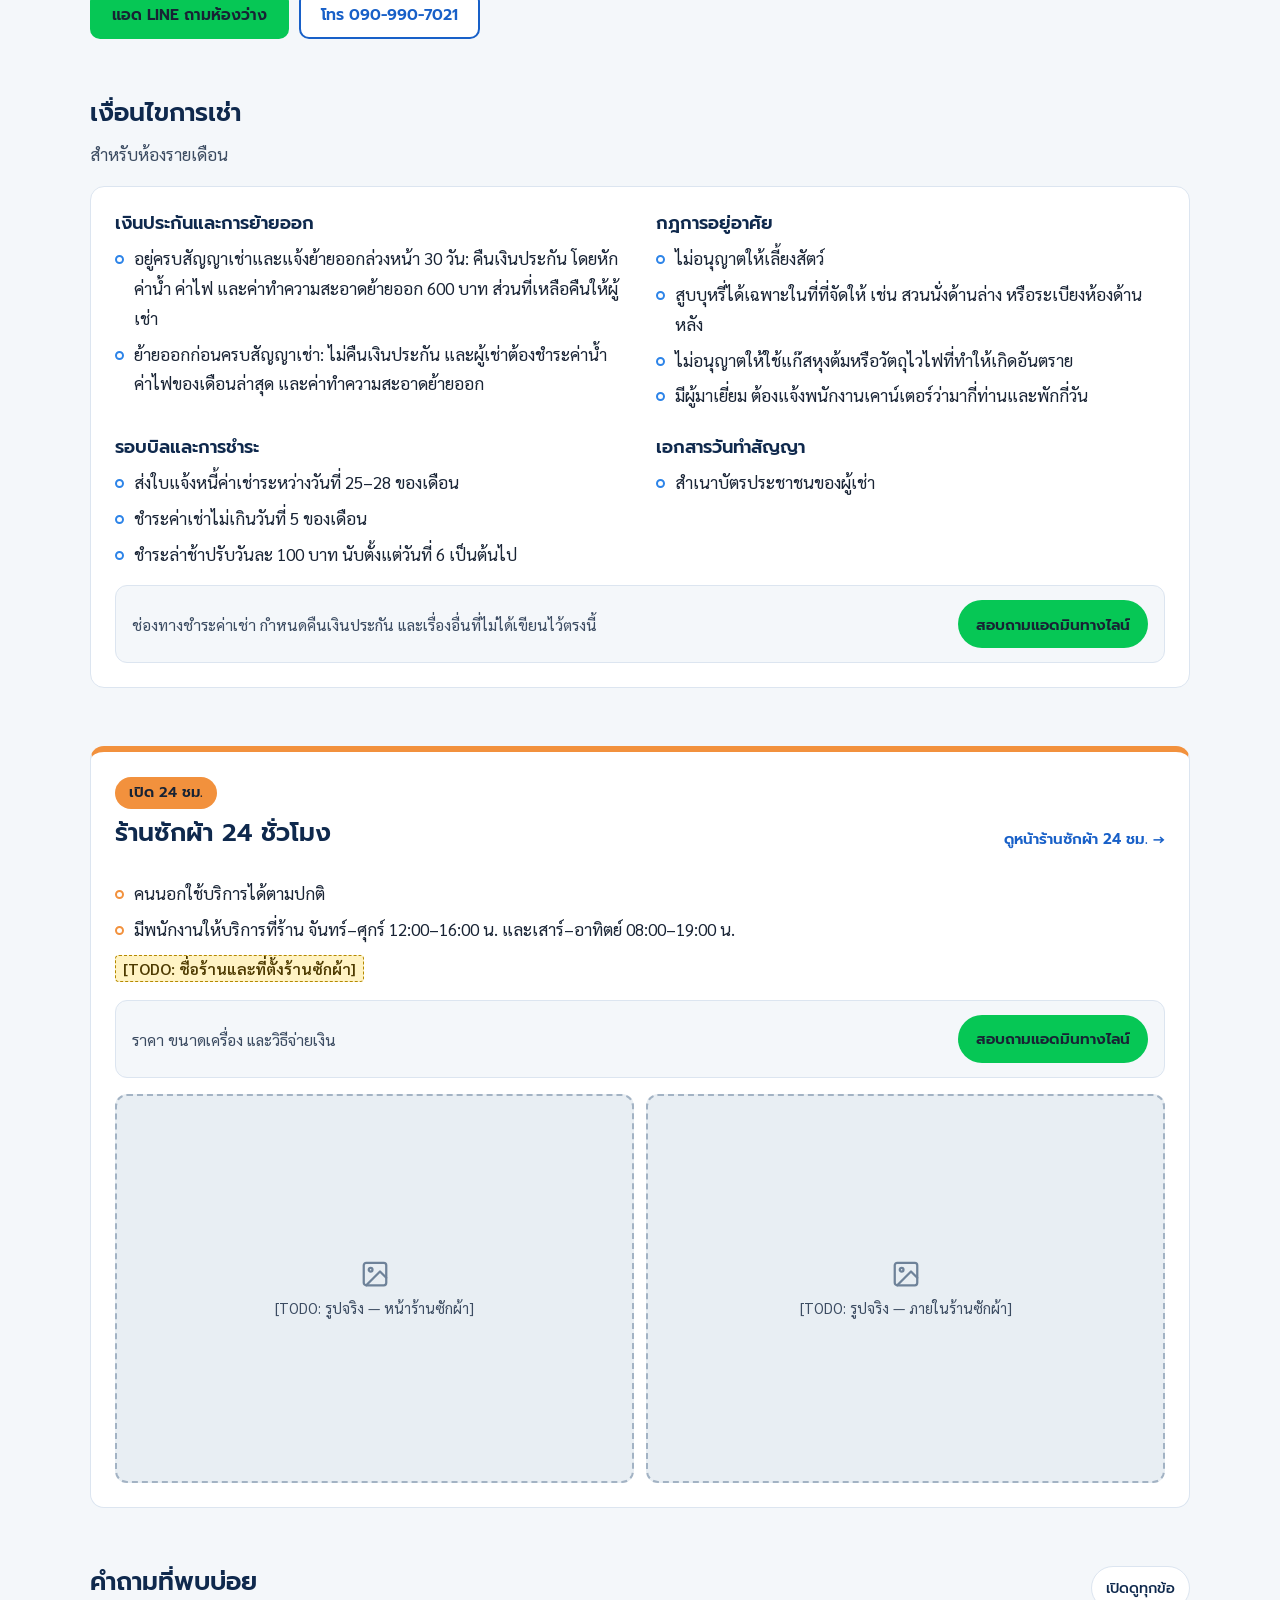
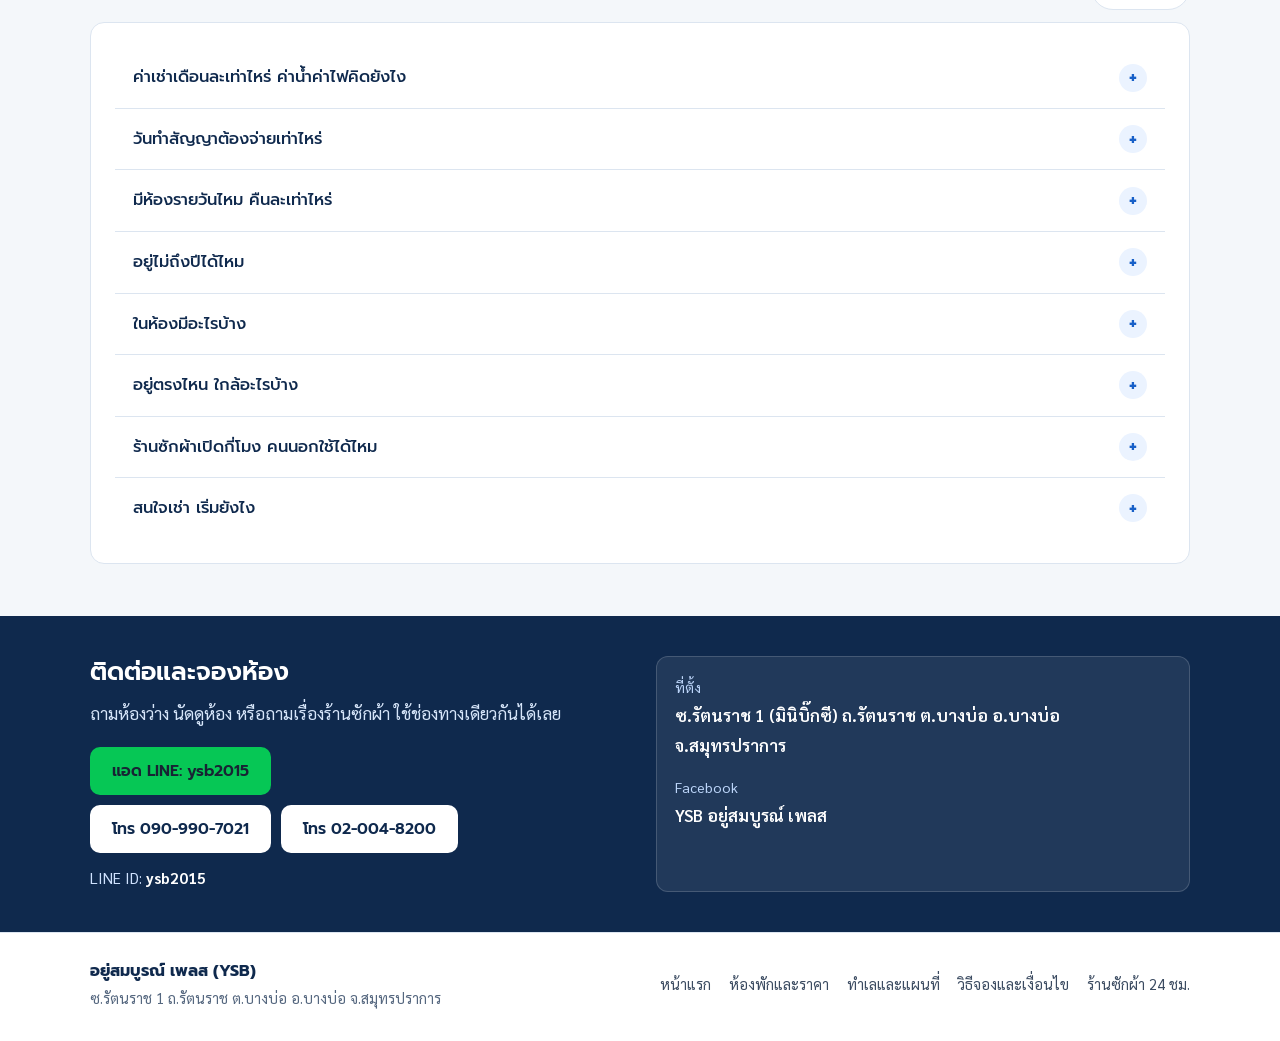
==== commit 75281a6e: "ใส่ระยะทางโลตัสบางบ่อ 0.8 กม. และถนนบางนา-ตราด 0.5 กม. และเปลี่ยนคำว่าสัญญาสั้นเป็นสัญญาระยะสั้น" ====
--- a/index.html
+++ b/index.html
@@ -10,7 +10,7 @@
   <meta charset="utf-8">
   <meta name="viewport" content="width=device-width, initial-scale=1, viewport-fit=cover">
   <title>ห้องพักรายเดือน-รายวัน บางบ่อ ใกล้ รพ.บางบ่อ | อยู่สมบูรณ์ เพลส (YSB)</title>
-  <meta name="description" content="ห้องพักรายเดือนและรายวัน ซอยรัตนราช 1 บางบ่อ สมุทรปราการ ห้องแอร์พร้อมเฟอร์นิเจอร์ รายเดือน 4,000 บาท (สัญญา 6 เดือน) สัญญาสั้น 1–5 เดือน 5,000 บาท รายวันเตียงเดี่ยว 500 เตียงคู่ 600 บาท ทัก LINE ysb2015 หรือโทร 090-990-7021">
+  <meta name="description" content="ห้องพักรายเดือนและรายวัน ซอยรัตนราช 1 บางบ่อ สมุทรปราการ ห้องแอร์พร้อมเฟอร์นิเจอร์ รายเดือน 4,000 บาท (สัญญา 6 เดือน) สัญญาระยะสั้น 1–5 เดือน 5,000 บาท รายวันเตียงเดี่ยว 500 เตียงคู่ 600 บาท ทัก LINE ysb2015 หรือโทร 090-990-7021">
 
   <!-- กันไม่ให้ Google เก็บหน้าที่ยังมี TODO — ลบบรรทัดนี้เมื่อเผยแพร่จริง -->
   <meta name="robots" content="noindex">
@@ -19,7 +19,7 @@
   <meta property="og:locale" content="th_TH">
   <meta property="og:site_name" content="อยู่สมบูรณ์ เพลส (YSB)">
   <meta property="og:title" content="ห้องพักรายเดือน-รายวัน บางบ่อ ใกล้ รพ.บางบ่อ | อยู่สมบูรณ์ เพลส (YSB)">
-  <meta property="og:description" content="รายเดือน 4,000 บาท (สัญญา 6 เดือน) สัญญาสั้น 1–5 เดือน 5,000 บาท รายวัน 500–600 บาท ทัก LINE ysb2015 หรือโทร 090-990-7021">
+  <meta property="og:description" content="รายเดือน 4,000 บาท (สัญญา 6 เดือน) สัญญาระยะสั้น 1–5 เดือน 5,000 บาท รายวัน 500–600 บาท ทัก LINE ysb2015 หรือโทร 090-990-7021">
   <!-- TODO T10: เมื่อมีโดเมนจริง เพิ่ม <link rel="canonical" href="..."> และ <meta property="og:url" content="..."> -->
   <!-- TODO T04: เมื่อมีรูปจริง เพิ่ม <meta property="og:image" content="..."> (1200×630) -->
 
@@ -83,7 +83,7 @@
         "name": "วันทำสัญญาต้องจ่ายเท่าไหร่",
         "acceptedAnswer": {
           "@type": "Answer",
-          "text": "รวม 8,400 บาท คือค่าห้องล่วงหน้า 1 เดือน 4,000 บาท เงินประกันห้อง 1 เดือน 4,000 บาท ค่าเช่ากุญแจและคีย์การ์ด 200 บาท และเงินประกันกุญแจและคีย์การ์ด 200 บาท ถ้าเป็นสัญญาสั้น 1–5 เดือน สอบถามแอดมินทางไลน์ ysb2015"
+          "text": "รวม 8,400 บาท คือค่าห้องล่วงหน้า 1 เดือน 4,000 บาท เงินประกันห้อง 1 เดือน 4,000 บาท ค่าเช่ากุญแจและคีย์การ์ด 200 บาท และเงินประกันกุญแจและคีย์การ์ด 200 บาท ถ้าเป็นสัญญาระยะสั้น 1–5 เดือน สอบถามแอดมินทางไลน์ ysb2015"
         }
       },
       {
@@ -216,7 +216,7 @@
                 <dd>4,000 <small>บาท/เดือน</small></dd>
               </div>
               <div class="quick-rate">
-                <dt>รายเดือน <small>สัญญาสั้น 1–5 เดือน</small></dt>
+                <dt>รายเดือน <small>สัญญาระยะสั้น 1–5 เดือน</small></dt>
                 <dd>5,000 <small>บาท/เดือน</small></dd>
               </div>
               <div class="quick-rate">
@@ -299,7 +299,7 @@
                   <label for="monthly-contract">ระยะเวลาสัญญา</label>
                   <select id="monthly-contract" name="monthly_contract">
                     <option value="monthly-6m">สัญญา 6 เดือน — 4,000 บาท/เดือน</option>
-                    <option value="monthly-short">สัญญาสั้น 1–5 เดือน — 5,000 บาท/เดือน</option>
+                    <option value="monthly-short">สัญญาระยะสั้น 1–5 เดือน — 5,000 บาท/เดือน</option>
                   </select>
                 </div>
                 <div class="field-box">
@@ -396,11 +396,11 @@
                 <svg class="photo-ico" viewBox="0 0 24 24" aria-hidden="true"><rect x="3" y="3" width="18" height="18" rx="2"/><circle cx="8.5" cy="8.5" r="1.5"/><polyline points="21 15 16 10 5 21"/></svg>
                 <figcaption>[TODO: รูปจริง — เตียงและตู้เสื้อผ้า]</figcaption>
               </figure>
-              <span class="room-tag tag-monthly">รายเดือน · สัญญาสั้น 1–5 เดือน</span>
+              <span class="room-tag tag-monthly">รายเดือน · สัญญาระยะสั้น 1–5 เดือน</span>
             </div>
 
             <div class="room-info">
-              <h3>ห้องรายเดือน สัญญาสั้น 1–5 เดือน</h3>
+              <h3>ห้องรายเดือน สัญญาระยะสั้น 1–5 เดือน</h3>
               <p class="room-spec">สตูดิโอ 26 ตร.ม. · ห้องแอร์พร้อมเฟอร์นิเจอร์</p>
               <ul class="chip-list" aria-label="สิ่งของในห้องรายเดือน">
                 <li><svg class="chip-ico" viewBox="0 0 24 24" aria-hidden="true"><path d="M3 7v11M21 7v11M3 14h18M7 10h10a2 2 0 0 1 2 2v2H5v-2a2 2 0 0 1 2-2z"/></svg>เตียงพร้อมที่นอน</li>
@@ -416,13 +416,13 @@
               <ul class="room-conditions">
                 <li>ขึ้นอยู่กับว่ามีห้องรายเดือนว่างหรือไม่</li>
                 <li>ค่าน้ำ 20 บาท/หน่วย · ค่าไฟ 7 บาท/หน่วย</li>
-                <li>ยอดวันทำสัญญาของสัญญาสั้น 1–5 เดือน: สอบถามแอดมินทางไลน์</li>
+                <li>ยอดวันทำสัญญาของสัญญาระยะสั้น 1–5 เดือน: สอบถามแอดมินทางไลน์</li>
               </ul>
             </div>
 
             <div class="room-price-col">
               <div class="price-block">
-                <span class="price-prefix">ค่าเช่าสัญญาสั้น 1–5 เดือน</span>
+                <span class="price-prefix">ค่าเช่าสัญญาระยะสั้น 1–5 เดือน</span>
                 <p class="price-value">5,000 <span>บาท/เดือน</span></p>
                 <span class="price-sub">สอบถามห้องว่างและยอดวันทำสัญญาทางไลน์</span>
               </div>
@@ -555,7 +555,7 @@
             </table>
 
             <div class="ask">
-              <p>ยอดวันทำสัญญาของสัญญาสั้น 1–5 เดือน และรายละเอียดค่ากุญแจและคีย์การ์ด</p>
+              <p>ยอดวันทำสัญญาของสัญญาระยะสั้น 1–5 เดือน และรายละเอียดค่ากุญแจและคีย์การ์ด</p>
               <a class="ask-line" href="https://line.me/ti/p/~ysb2015" target="_blank" rel="noopener">สอบถามแอดมินทางไลน์</a>
             </div>
           </div>
@@ -647,11 +647,11 @@
 
             <h3>สถานที่ใกล้เคียง</h3>
             <ul class="nearby-list">
-              <li><span>ห้างโลตัส บางบ่อ (ถ.รัตนราช)</span><strong>อยู่ใกล้</strong></li>
+              <li><span>ห้างโลตัส บางบ่อ (ถ.รัตนราช)</span><strong>ประมาณ 0.8 กม.</strong></li>
               <li><span>รพ.บางบ่อ</span><strong>ประมาณ 1.7 กม.</strong></li>
               <li><span>ม.อัสสัมชัญ บางนา</span><strong>ประมาณ 3.2 กม.</strong></li>
               <li><span>วิทยาลัยสารพัดช่างสมุทรปราการ</span><strong>ประมาณ 4.7 กม.</strong></li>
-              <li><span>ถนนบางนา-ตราด</span><strong>อยู่ใกล้</strong></li>
+              <li><span>ถนนบางนา-ตราด</span><strong>ประมาณ 0.5 กม.</strong></li>
             </ul>
           </div>
 
@@ -814,7 +814,7 @@
             <summary>วันทำสัญญาต้องจ่ายเท่าไหร่</summary>
             <div class="faq-body">
               <p>รวม 8,400 บาท คือค่าห้องล่วงหน้า 1 เดือน 4,000 บาท เงินประกันห้อง 1 เดือน 4,000 บาท ค่าเช่ากุญแจและคีย์การ์ด 200 บาท และเงินประกันกุญแจและคีย์การ์ด 200 บาท</p>
-              <p>ถ้าเป็นสัญญาสั้น 1–5 เดือน สอบถามแอดมินทางไลน์ ysb2015</p>
+              <p>ถ้าเป็นสัญญาระยะสั้น 1–5 เดือน สอบถามแอดมินทางไลน์ ysb2015</p>
             </div>
           </details>
 
